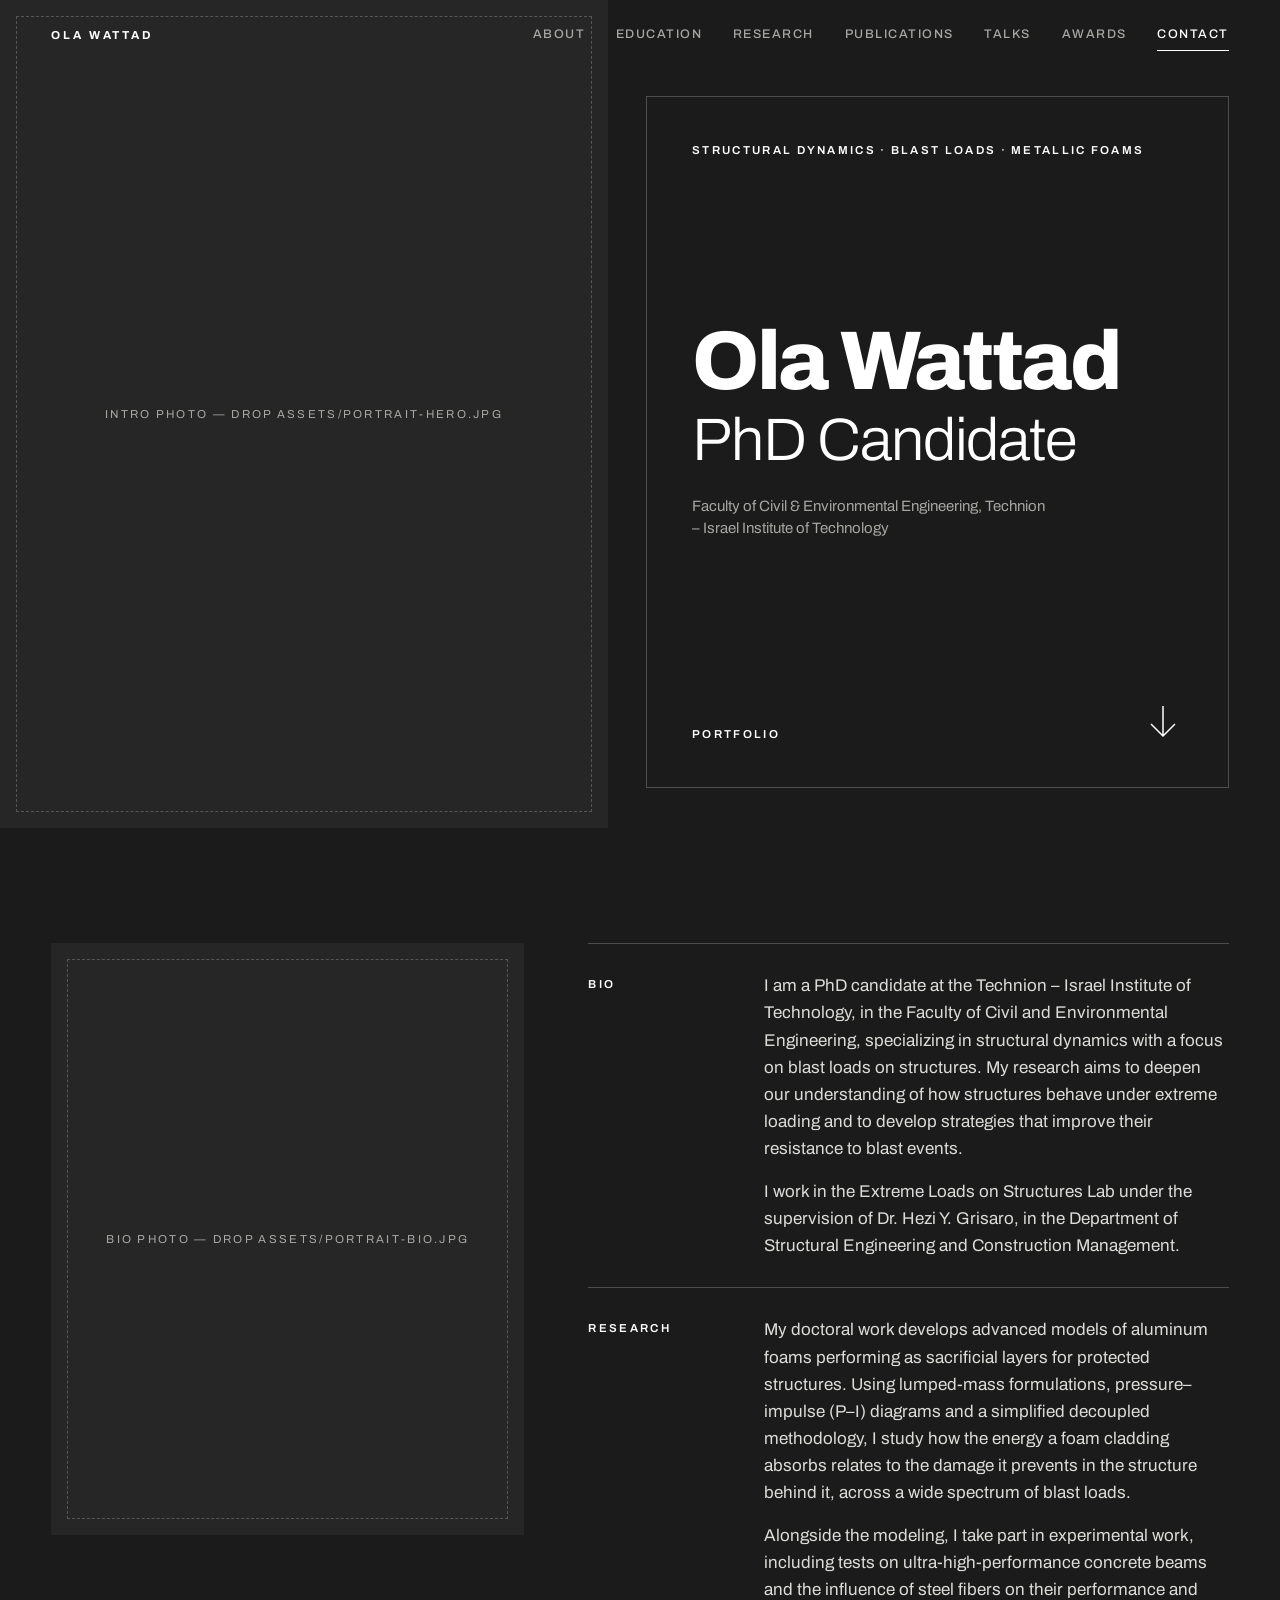
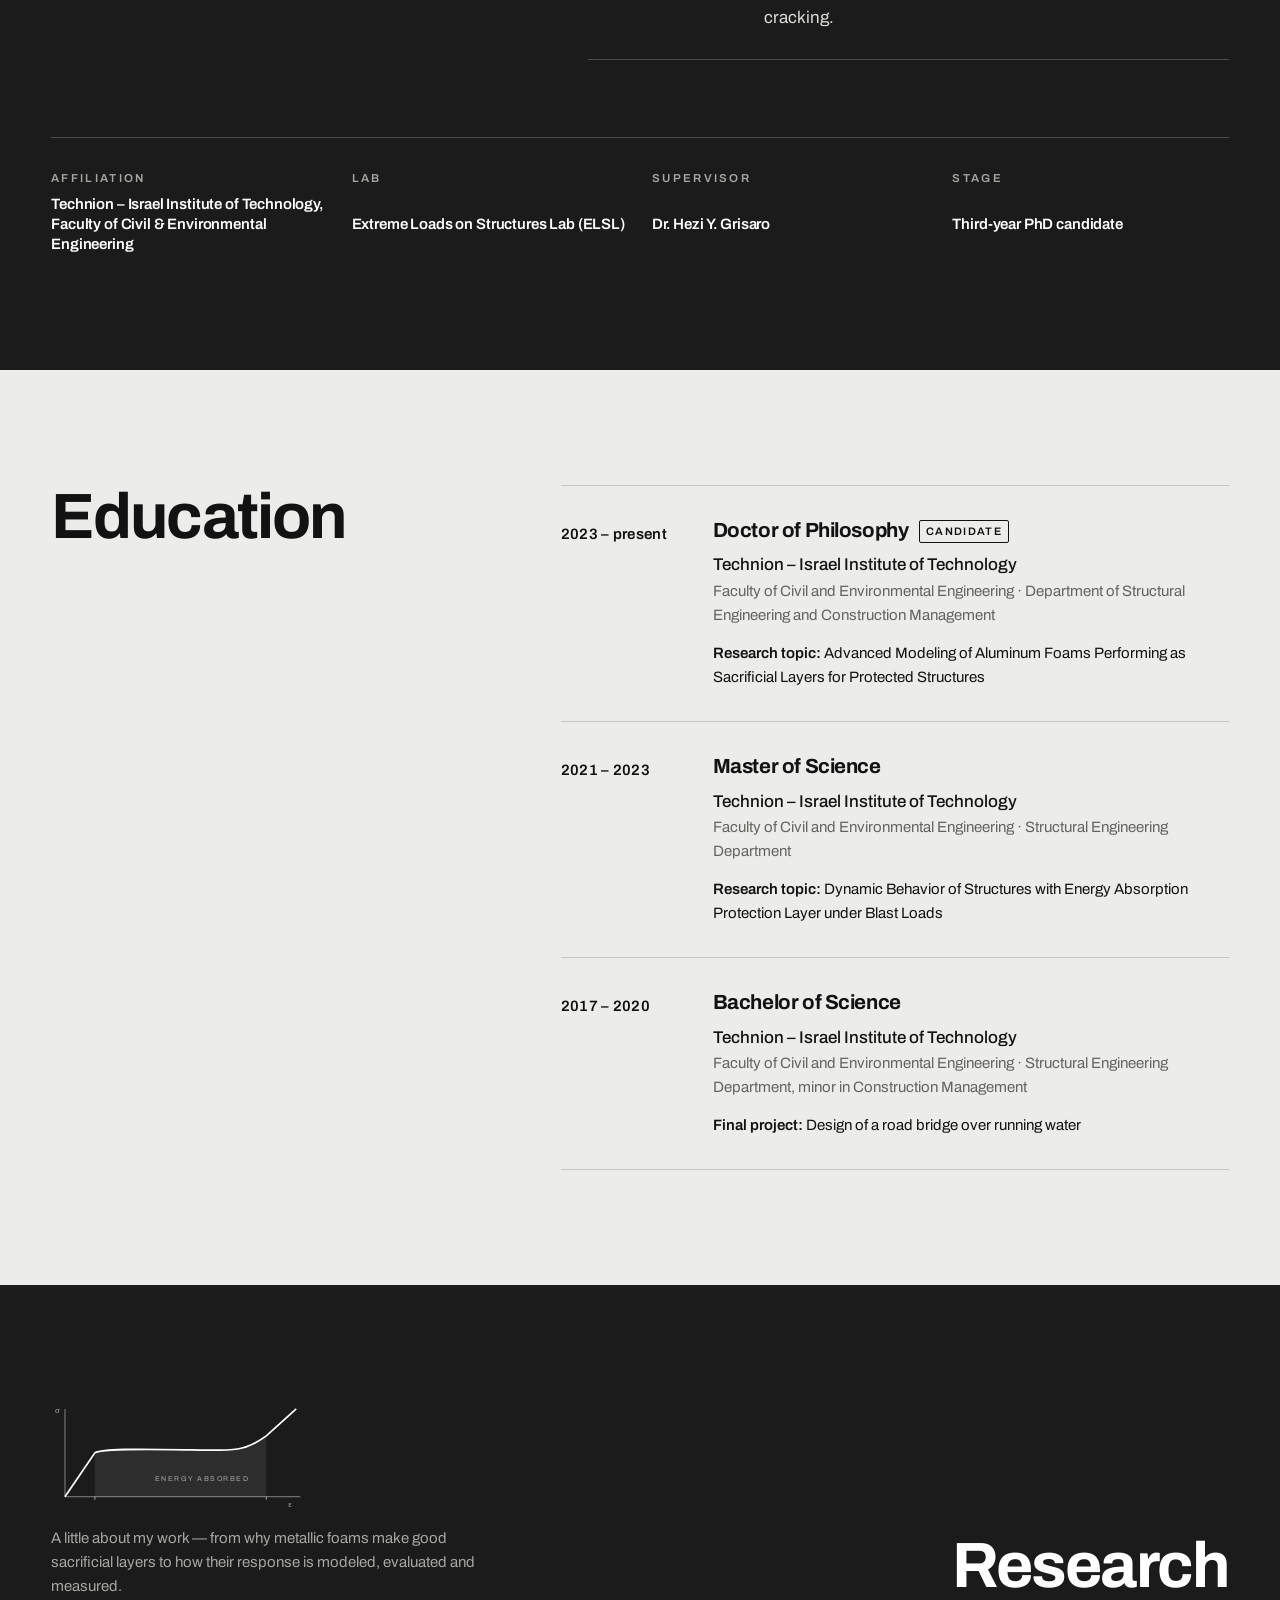
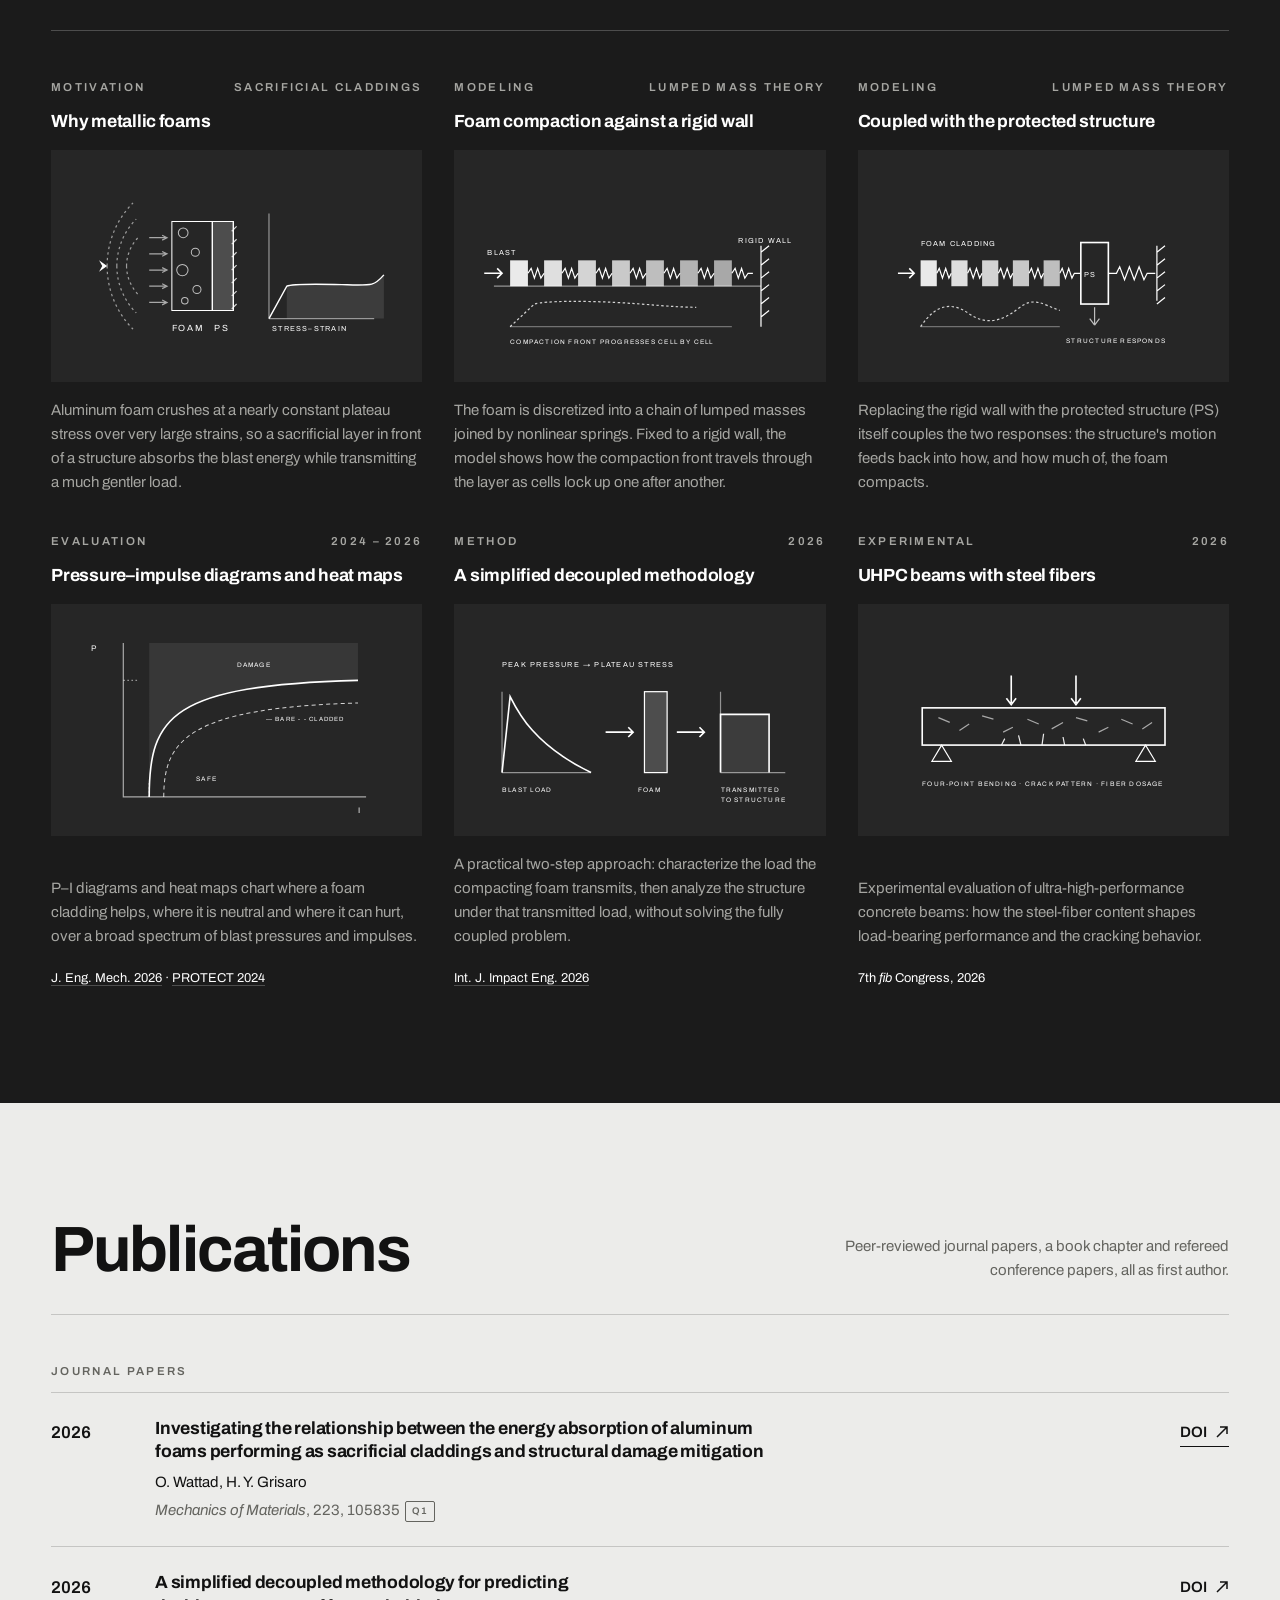
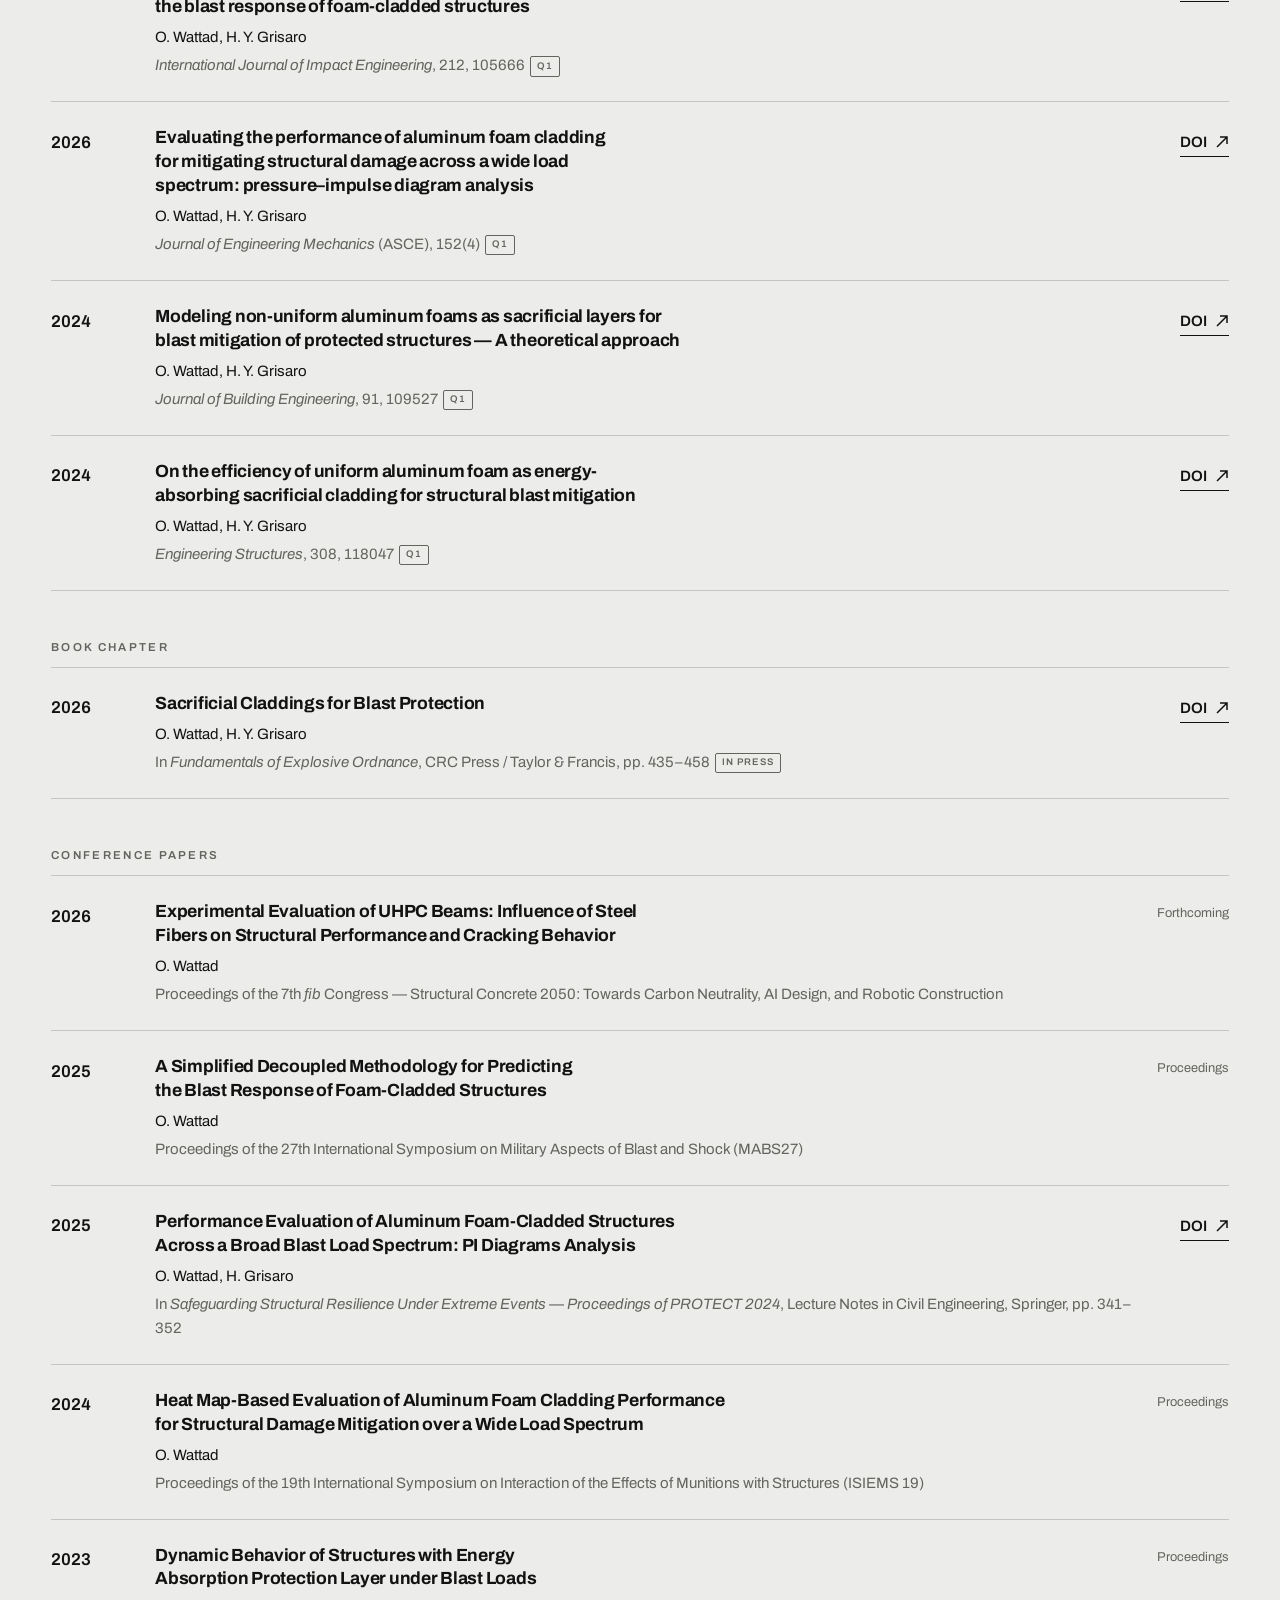
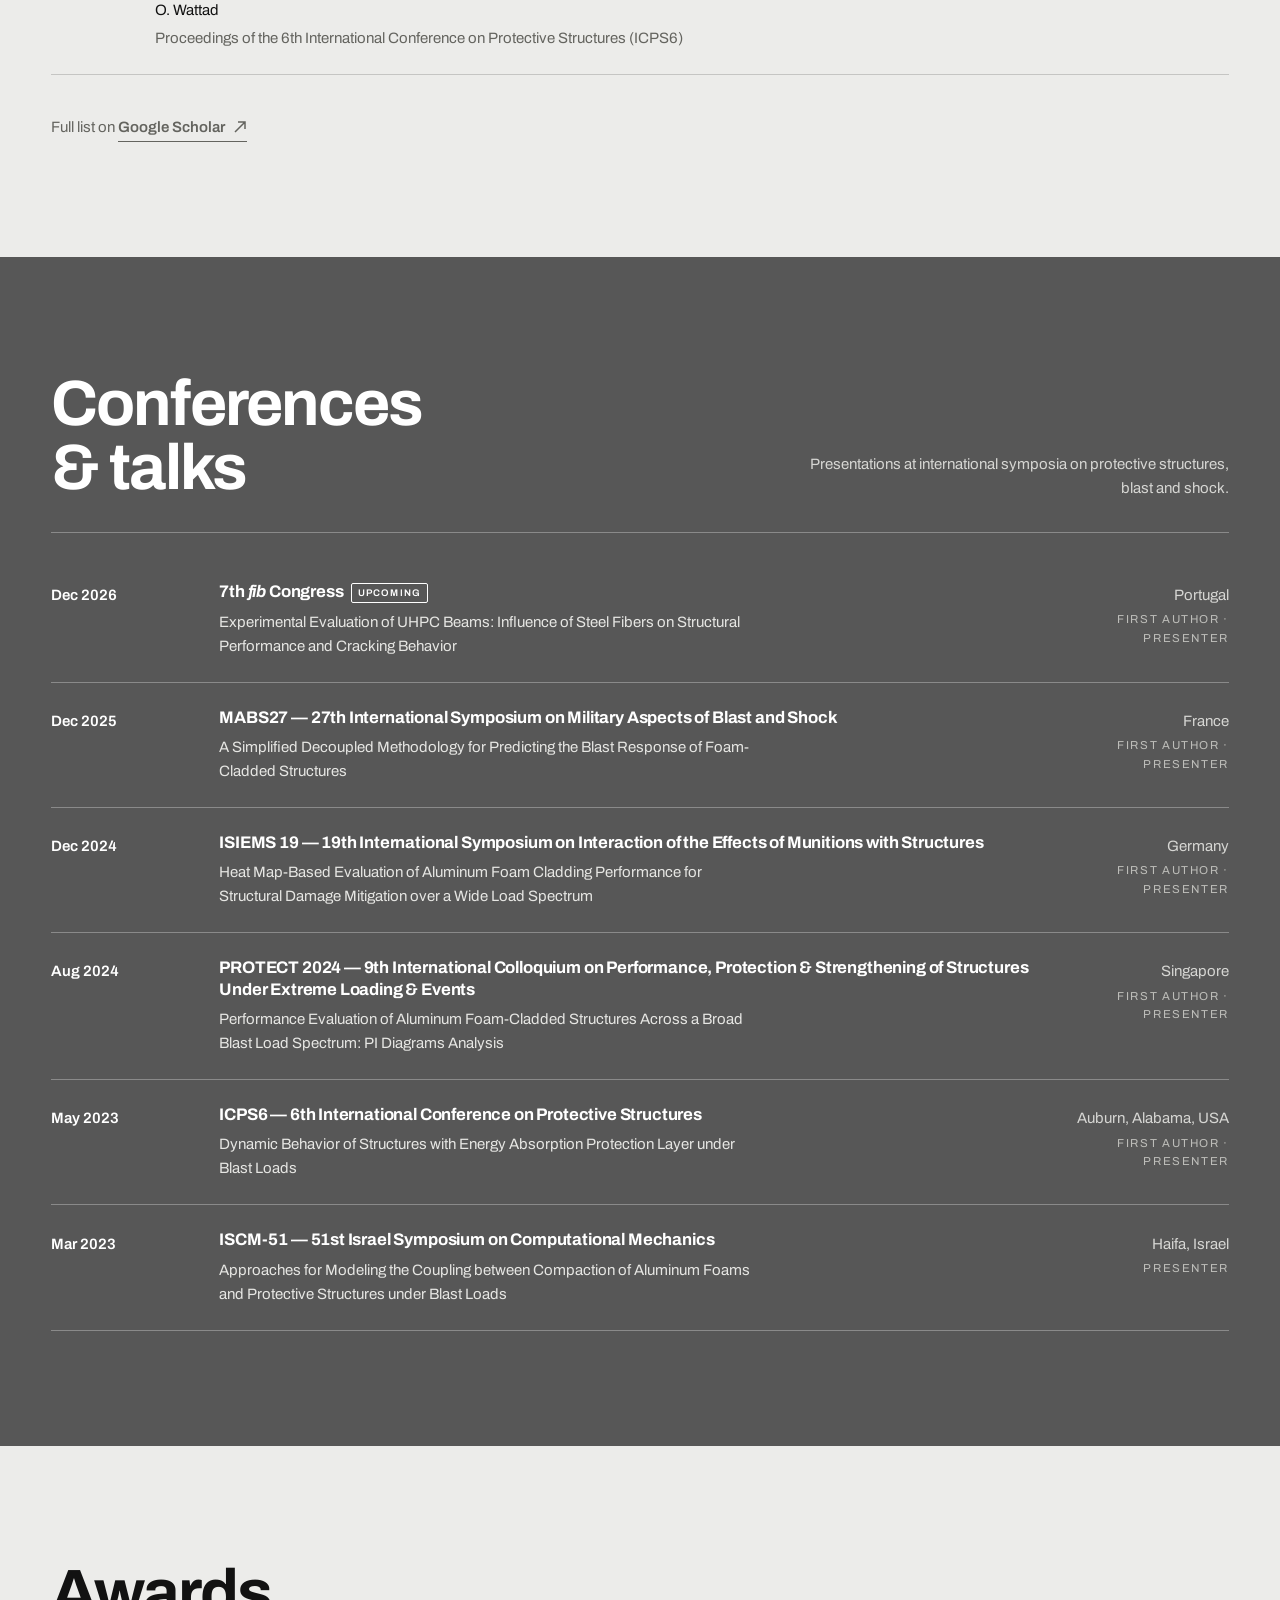
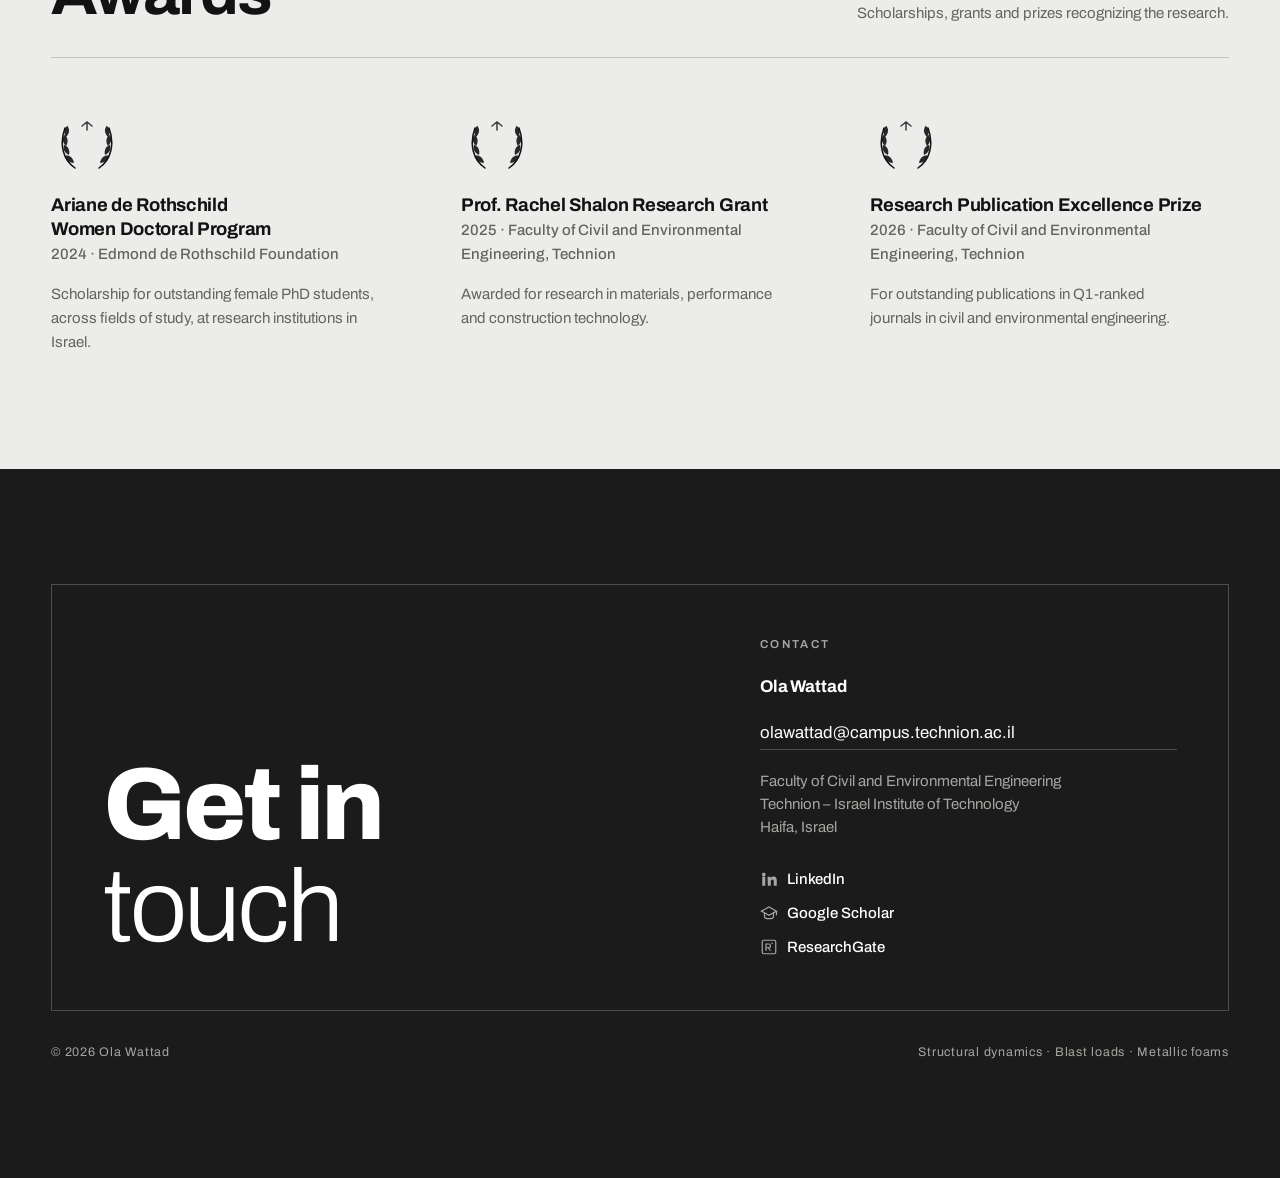
==== index.html @ b6fdb2ef "Add website files" ====
<!DOCTYPE html>
<html lang="en">
<head>
  <meta charset="utf-8">
  <meta name="viewport" content="width=device-width, initial-scale=1">
  <title>Ola Wattad — PhD Candidate, Technion</title>
  <meta name="description" content="Ola Wattad is a PhD candidate at the Technion – Israel Institute of Technology researching structural dynamics, blast loads and aluminum foams as sacrificial claddings for protected structures.">
  <meta property="og:title" content="Ola Wattad — PhD Candidate, Technion">
  <meta property="og:description" content="Structural dynamics · blast loads · metallic foams. Publications, talks and research highlights.">
  <meta property="og:type" content="website">
  <meta property="og:url" content="https://olawattad.com/">
  <link rel="canonical" href="https://olawattad.com/">
  <link rel="icon" href="assets/favicon.svg" type="image/svg+xml">
  <link rel="preconnect" href="https://fonts.googleapis.com">
  <link rel="preconnect" href="https://fonts.gstatic.com" crossorigin>
  <link rel="stylesheet" href="https://fonts.googleapis.com/css2?family=Archivo:wght@300;400;500;600;700;800&display=swap">
  <link rel="stylesheet" href="styles.css">
</head>
<body>

<!-- ============================ NAV ============================ -->
<header class="nav" id="nav">
  <div class="wrap">
    <a class="brand" href="#top">Ola Wattad</a>
    <button class="nav-toggle" id="navToggle" aria-expanded="false" aria-controls="navLinks" aria-label="Open menu"><span></span></button>
    <nav class="nav-links" id="navLinks" aria-label="Sections">
      <a href="#about">About</a>
      <a href="#education">Education</a>
      <a href="#research">Research</a>
      <a href="#publications">Publications</a>
      <a href="#talks">Talks</a>
      <a href="#awards">Awards</a>
      <a href="#contact">Contact</a>
    </nav>
  </div>
</header>

<!-- shared laurel mark for the awards -->
<svg width="0" height="0" style="position:absolute" aria-hidden="true">
  <defs>
    <symbol id="laurel" viewBox="0 0 72 72" fill="none" stroke="currentColor" stroke-width="1.5" stroke-linecap="round">
      <path d="M24 62C12 54 8 38 14 22"/>
      <path d="M48 62c12-8 16-24 10-40"/>
      <g id="leafL"><path d="M0 0c-2-5-1-9 3-11 2 4 1 8-3 11Z" fill="currentColor" fill-opacity=".9" stroke="none"/></g>
      <use href="#leafL" transform="translate(15 31) rotate(-8)"/>
      <use href="#leafL" transform="translate(15 40) rotate(-22)"/>
      <use href="#leafL" transform="translate(18 49) rotate(-40)"/>
      <use href="#leafL" transform="translate(23 57) rotate(-62)"/>
      <use href="#leafL" transform="translate(57 31) rotate(8) scale(-1 1)"/>
      <use href="#leafL" transform="translate(57 40) rotate(22) scale(-1 1)"/>
      <use href="#leafL" transform="translate(54 49) rotate(40) scale(-1 1)"/>
      <use href="#leafL" transform="translate(49 57) rotate(62) scale(-1 1)"/>
      <path d="M36 24v-8M31 20l5-4 5 4" opacity=".8"/>
    </symbol>
  </defs>
</svg>

<main id="top">

<!-- ============================ HERO ============================ -->
<section class="hero" aria-label="Introduction">
  <div class="hero-photo slot" data-label="Intro photo — drop assets/portrait-hero.jpg">
    <img src="assets/portrait-hero.jpg" alt="Ola Wattad" data-slot>
  </div>
  <div class="hero-panel">
    <div class="hero-frame">
      <p class="eyebrow">Structural dynamics · Blast loads · Metallic foams</p>
      <div class="hero-title">
        <h1>Ola Wattad <span class="role">PhD Candidate</span></h1>
        <p class="affil">Faculty of Civil &amp; Environmental Engineering, Technion – Israel Institute of Technology</p>
      </div>
      <div class="hero-foot">
        <p class="eyebrow">Portfolio</p>
        <a class="hero-arrow" href="#about" aria-label="Scroll to About">
          <svg viewBox="0 0 40 40" fill="none" stroke="currentColor" stroke-width="1.5" aria-hidden="true"><path d="M20 4v30M8 22l12 12 12-12"/></svg>
        </a>
      </div>
    </div>
  </div>
</section>

<!-- ============================ ABOUT ============================ -->
<section class="band band--dark" id="about">
  <div class="wrap">
    <div class="about-grid">
      <div class="about-photo slot" data-label="Bio photo — drop assets/portrait-bio.jpg">
        <img src="assets/portrait-bio.jpg" alt="Ola Wattad" data-slot>
      </div>
      <div class="rows">
        <div class="row">
          <p class="eyebrow">Bio</p>
          <div>
            <p>I am a PhD candidate at the Technion – Israel Institute of Technology, in the Faculty of Civil and Environmental Engineering, specializing in structural dynamics with a focus on blast loads on structures. My research aims to deepen our understanding of how structures behave under extreme loading and to develop strategies that improve their resistance to blast events.</p>
            <p>I work in the Extreme Loads on Structures Lab under the supervision of Dr. Hezi Y. Grisaro, in the Department of Structural Engineering and Construction Management.</p>
          </div>
        </div>
        <div class="row">
          <p class="eyebrow">Research</p>
          <div>
            <p>My doctoral work develops advanced models of aluminum foams performing as sacrificial layers for protected structures. Using lumped-mass formulations, pressure–impulse (P–I) diagrams and a simplified decoupled methodology, I study how the energy a foam cladding absorbs relates to the damage it prevents in the structure behind it, across a wide spectrum of blast loads.</p>
            <p>Alongside the modeling, I take part in experimental work, including tests on ultra-high-performance concrete beams and the influence of steel fibers on their performance and cracking.</p>
          </div>
        </div>
      </div>
    </div>

    <ul class="facts">
      <li><span class="eyebrow">Affiliation</span><strong>Technion – Israel Institute of Technology, Faculty of Civil &amp; Environmental Engineering</strong></li>
      <li><span class="eyebrow">Lab</span><strong>Extreme Loads on Structures Lab (ELSL)</strong></li>
      <li><span class="eyebrow">Supervisor</span><strong>Dr. Hezi Y. Grisaro</strong></li>
      <li><span class="eyebrow">Stage</span><strong>Third-year PhD candidate</strong></li>
    </ul>
  </div>
</section>

<!-- ============================ EDUCATION ============================ -->
<section class="band band--light" id="education">
  <div class="wrap">
    <div class="edu-grid">
      <h2 class="h2">Education</h2>
      <div class="edu-list">
        <article class="edu">
          <p class="years">2023 – present</p>
          <div>
            <h3>Doctor of Philosophy <span class="chip">Candidate</span></h3>
            <p class="where">Technion – Israel Institute of Technology</p>
            <p class="dept">Faculty of Civil and Environmental Engineering · Department of Structural Engineering and Construction Management</p>
            <p class="topic"><b>Research topic:</b> Advanced Modeling of Aluminum Foams Performing as Sacrificial Layers for Protected Structures</p>
          </div>
        </article>
        <article class="edu">
          <p class="years">2021 – 2023</p>
          <div>
            <h3>Master of Science</h3>
            <p class="where">Technion – Israel Institute of Technology</p>
            <p class="dept">Faculty of Civil and Environmental Engineering · Structural Engineering Department</p>
            <p class="topic"><b>Research topic:</b> Dynamic Behavior of Structures with Energy Absorption Protection Layer under Blast Loads</p>
          </div>
        </article>
        <article class="edu">
          <p class="years">2017 – 2020</p>
          <div>
            <h3>Bachelor of Science</h3>
            <p class="where">Technion – Israel Institute of Technology</p>
            <p class="dept">Faculty of Civil and Environmental Engineering · Structural Engineering Department, minor in Construction Management</p>
            <p class="topic"><b>Final project:</b> Design of a road bridge over running water</p>
          </div>
        </article>
      </div>
    </div>
  </div>
</section>

<!-- ============================ RESEARCH ============================ -->
<section class="band band--dark research" id="research">
  <div class="wrap">
    <div class="sec-head sec-head--right">
      <h2 class="h2">Research</h2>
      <div class="lede">
        <!-- subject motif: the foam's stress–strain signature (elastic rise, plateau, densification) -->
        <svg class="motif" viewBox="0 0 260 110" fill="none" stroke="currentColor" stroke-width="1.25" aria-hidden="true">
          <path d="M14 96h236M14 96V8" opacity=".6"/>
          <path d="M14 96 44 52c8-4 40-4 90-3s60 2 82-14l30-27" stroke="#fff" stroke-width="1.75"/>
          <path d="M44 52c8-4 40-4 90-3s60 2 82-14v61H44Z" fill="#fff" fill-opacity=".08" stroke="none"/>
          <path d="M44 96v3M216 96v3" opacity=".8"/>
          <text x="238" y="106" font-size="8" fill="currentColor" stroke="none" font-family="Archivo, sans-serif" letter-spacing="1">ε</text>
          <text x="4" y="12" font-size="8" fill="currentColor" stroke="none" font-family="Archivo, sans-serif" letter-spacing="1">σ</text>
          <text x="104" y="80" font-size="7" fill="currentColor" stroke="none" font-family="Archivo, sans-serif" letter-spacing="1.5">ENERGY ABSORBED</text>
        </svg>
        <p class="muted" style="margin-top:1rem">A little about my work — from why metallic foams make good sacrificial layers to how their response is modeled, evaluated and measured.</p>
      </div>
    </div>

    <div class="work-grid">

      <article class="work">
        <div class="meta"><span class="eyebrow">Motivation</span><span class="eyebrow">Sacrificial claddings</span></div>
        <h3>Why metallic foams</h3>
        <div class="media">
          <img src="assets/research/motivation.png" alt="" data-slot>
          <!-- placeholder artwork: foam block crushed between a blast front and a structure -->
          <svg viewBox="0 0 400 250" fill="none" stroke="currentColor" stroke-width="1.5" aria-hidden="true">
            <g opacity=".55"><path d="M40 125c0-30 12-58 32-78M40 125c0 30 12 58 32 78M52 125c0-22 9-43 24-58M52 125c0 22 9 43 24 58M64 125c0-14 6-27 16-37M64 125c0 14 6 27 16 37" stroke-dasharray="3 4"/></g>
            <path d="M30 118l10 7-10 7 4-7z" fill="currentColor" stroke="none"/>
            <g stroke-width="1.25"><path d="M120 70h50v110h-50z"/><path d="M128 84a6 6 0 1 0 12 0a6 6 0 1 0-12 0M144 108a5 5 0 1 0 10 0a5 5 0 1 0-10 0M126 130a7 7 0 1 0 14 0a7 7 0 1 0-14 0M146 154a5 5 0 1 0 10 0a5 5 0 1 0-10 0M132 168a4 4 0 1 0 8 0a4 4 0 1 0-8 0" opacity=".7"/></g>
            <path d="M170 70h26v110h-26z" fill="currentColor" fill-opacity=".18"/>
            <path d="M196 70v110M200 76l-6 6M200 92l-6 6M200 108l-6 6M200 124l-6 6M200 140l-6 6M200 156l-6 6M200 172l-6 6" opacity=".8"/>
            <path d="M92 90h20M92 110h20M92 130h20M92 150h20M92 170h20" opacity=".6"/>
            <path d="M108 87l6 3-6 3M108 107l6 3-6 3M108 127l6 3-6 3M108 147l6 3-6 3M108 167l6 3-6 3" opacity=".6"/>
            <text x="120" y="205" font-size="11" fill="currentColor" stroke="none" font-family="Archivo, sans-serif" letter-spacing="2">FOAM</text>
            <text x="172" y="205" font-size="11" fill="currentColor" stroke="none" font-family="Archivo, sans-serif" letter-spacing="2">PS</text>
            <path d="M240 190h130M240 190V60" opacity=".5"/>
            <path d="M240 190 262 150c6-3 30-3 68-2s40 2 52-12" stroke-width="1.75"/>
            <path d="M262 150c6-3 30-3 68-2s40 2 52-12v54H262Z" fill="currentColor" fill-opacity=".1" stroke="none"/>
            <text x="244" y="205" font-size="9" fill="currentColor" stroke="none" font-family="Archivo, sans-serif" letter-spacing="1.5">STRESS–STRAIN</text>
          </svg>
        </div>
        <p>Aluminum foam crushes at a nearly constant plateau stress over very large strains, so a sacrificial layer in front of a structure absorbs the blast energy while transmitting a much gentler load.</p>
      </article>

      <article class="work">
        <div class="meta"><span class="eyebrow">Modeling</span><span class="eyebrow">Lumped Mass Theory</span></div>
        <h3>Foam compaction against a rigid wall</h3>
        <div class="media">
          <video src="assets/research/lmt-decoupled.mp4" muted loop playsinline autoplay data-slot></video>
          <svg viewBox="0 0 400 250" fill="none" stroke="currentColor" stroke-width="1.5" aria-hidden="true">
            <path d="M20 150h330" opacity=".5"/>
            <path d="M350 100v100M350 108l10-8M350 124l10-8M350 140l10-8M350 156l10-8M350 172l10-8M350 188l10-8"/>
            <g id="mass"><rect x="40" y="118" width="22" height="32" fill="currentColor" fill-opacity=".9" stroke="none"/></g>
            <rect x="82" y="118" width="22" height="32" fill="currentColor" fill-opacity=".85" stroke="none"/>
            <rect x="124" y="118" width="22" height="32" fill="currentColor" fill-opacity=".8" stroke="none"/>
            <rect x="166" y="118" width="22" height="32" fill="currentColor" fill-opacity=".75" stroke="none"/>
            <rect x="208" y="118" width="22" height="32" fill="currentColor" fill-opacity=".7" stroke="none"/>
            <rect x="250" y="118" width="22" height="32" fill="currentColor" fill-opacity=".65" stroke="none"/>
            <rect x="292" y="118" width="22" height="32" fill="currentColor" fill-opacity=".6" stroke="none"/>
            <path d="M62 134l4-6 4 12 4-12 4 12 4-6M104 134l4-6 4 12 4-12 4 12 4-6M146 134l4-6 4 12 4-12 4 12 4-6M188 134l4-6 4 12 4-12 4 12 4-6M230 134l4-6 4 12 4-12 4 12 4-6M272 134l4-6 4 12 4-12 4 12 4-6M314 134l4-6 4 12 4-12 4 12 4-6h6"/>
            <path d="M8 134h22M24 128l6 6-6 6" stroke-width="2"/>
            <text x="12" y="112" font-size="9" fill="currentColor" stroke="none" font-family="Archivo, sans-serif" letter-spacing="1.5">BLAST</text>
            <text x="322" y="96" font-size="9" fill="currentColor" stroke="none" font-family="Archivo, sans-serif" letter-spacing="1.5">RIGID WALL</text>
            <path d="M40 200h274" opacity=".35"/>
            <path d="M40 200 70 172c14-4 60-4 100-2s70 6 100 6" opacity=".8" stroke-dasharray="3 3"/>
            <text x="40" y="222" font-size="8" fill="currentColor" stroke="none" font-family="Archivo, sans-serif" letter-spacing="1.5">COMPACTION FRONT PROGRESSES CELL BY CELL</text>
          </svg>
        </div>
        <p>The foam is discretized into a chain of lumped masses joined by nonlinear springs. Fixed to a rigid wall, the model shows how the compaction front travels through the layer as cells lock up one after another.</p>
      </article>

      <article class="work">
        <div class="meta"><span class="eyebrow">Modeling</span><span class="eyebrow">Lumped Mass Theory</span></div>
        <h3>Coupled with the protected structure</h3>
        <div class="media">
          <video src="assets/research/lmt-coupled.mp4" muted loop playsinline autoplay data-slot></video>
          <svg viewBox="0 0 400 250" fill="none" stroke="currentColor" stroke-width="1.5" aria-hidden="true">
            <path d="M20 134h20M34 128l6 6-6 6" stroke-width="2"/>
            <rect x="48" y="118" width="20" height="32" fill="currentColor" fill-opacity=".9" stroke="none"/>
            <rect x="86" y="118" width="20" height="32" fill="currentColor" fill-opacity=".85" stroke="none"/>
            <rect x="124" y="118" width="20" height="32" fill="currentColor" fill-opacity=".8" stroke="none"/>
            <rect x="162" y="118" width="20" height="32" fill="currentColor" fill-opacity=".75" stroke="none"/>
            <rect x="200" y="118" width="20" height="32" fill="currentColor" fill-opacity=".7" stroke="none"/>
            <path d="M68 134l3-6 4 12 4-12 4 12 3-6M106 134l3-6 4 12 4-12 4 12 3-6M144 134l3-6 4 12 4-12 4 12 3-6M182 134l3-6 4 12 4-12 4 12 3-6M220 134l3-6 4 12 4-12 4 12 3-6h8"/>
            <rect x="246" y="96" width="34" height="76" stroke-width="2"/>
            <text x="250" y="139" font-size="9" fill="currentColor" stroke="none" font-family="Archivo, sans-serif" letter-spacing="1">PS</text>
            <path d="M280 134h10l4-8 6 16 6-16 6 16 6-16 6 16 4-8h10"/>
            <path d="M340 100v68M340 108l10-8M340 124l10-8M340 140l10-8M340 156l10-8M340 172l10-8"/>
            <path d="M263 176v22M263 198l-6-8M263 198l6-8" opacity=".7"/>
            <text x="228" y="220" font-size="8" fill="currentColor" stroke="none" font-family="Archivo, sans-serif" letter-spacing="1.5">STRUCTURE RESPONDS</text>
            <text x="48" y="100" font-size="9" fill="currentColor" stroke="none" font-family="Archivo, sans-serif" letter-spacing="1.5">FOAM CLADDING</text>
            <path d="M48 200h172" opacity=".35"/>
            <path d="M48 200c20-30 40-30 60-16s40 10 60-6 30-6 52 2" opacity=".8" stroke-dasharray="3 3"/>
          </svg>
        </div>
        <p>Replacing the rigid wall with the protected structure (PS) itself couples the two responses: the structure's motion feeds back into how, and how much of, the foam compacts.</p>
      </article>

      <article class="work">
        <div class="meta"><span class="eyebrow">Evaluation</span><span class="eyebrow">2024 – 2026</span></div>
        <h3>Pressure–impulse diagrams and heat maps</h3>
        <div class="media">
          <img src="assets/research/pi-diagram.png" alt="" data-slot>
          <svg viewBox="0 0 400 250" fill="none" stroke="currentColor" stroke-width="1.5" aria-hidden="true">
            <path d="M60 30v190h300" opacity=".6"/>
            <path d="M92 220C92 120 120 82 350 76" stroke-width="2"/>
            <path d="M110 220C110 150 140 110 350 104" stroke-width="1.25" stroke-dasharray="5 4" opacity=".8"/>
            <path d="M92 220C92 120 120 82 350 76V30H92Z" fill="currentColor" fill-opacity=".08" stroke="none"/>
            <path d="M60 76h20M92 220v-20" opacity=".5" stroke-dasharray="2 3"/>
            <text x="20" y="40" font-size="10" fill="currentColor" stroke="none" font-family="Archivo, sans-serif" letter-spacing="1.5">P</text>
            <text x="350" y="240" font-size="10" fill="currentColor" stroke="none" font-family="Archivo, sans-serif" letter-spacing="1.5">I</text>
            <text x="200" y="60" font-size="8" fill="currentColor" stroke="none" font-family="Archivo, sans-serif" letter-spacing="1.5">DAMAGE</text>
            <text x="150" y="200" font-size="8" fill="currentColor" stroke="none" font-family="Archivo, sans-serif" letter-spacing="1.5">SAFE</text>
            <text x="236" y="126" font-size="7.5" fill="currentColor" stroke="none" font-family="Archivo, sans-serif" letter-spacing="1.5">— BARE      - - CLADDED</text>
          </svg>
        </div>
        <p>P–I diagrams and heat maps chart where a foam cladding helps, where it is neutral and where it can hurt, over a broad spectrum of blast pressures and impulses.</p>
        <p class="pubref"><a href="https://doi.org/10.1061/JENMDT.EMENG-8316" target="_blank" rel="noopener">J. Eng. Mech. 2026</a> · <a href="https://doi.org/10.1007/978-3-031-92719-5_27" target="_blank" rel="noopener">PROTECT 2024</a></p>
      </article>

      <article class="work">
        <div class="meta"><span class="eyebrow">Method</span><span class="eyebrow">2026</span></div>
        <h3>A simplified decoupled methodology</h3>
        <div class="media">
          <img src="assets/research/decoupled.png" alt="" data-slot>
          <svg viewBox="0 0 400 250" fill="none" stroke="currentColor" stroke-width="1.5" aria-hidden="true">
            <path d="M30 190h110M30 190V90" opacity=".5"/>
            <path d="M30 190 40 96c10 20 30 60 100 94" stroke-width="2"/>
            <text x="30" y="214" font-size="8" fill="currentColor" stroke="none" font-family="Archivo, sans-serif" letter-spacing="1.5">BLAST LOAD</text>
            <path d="M158 140h34M186 134l6 6-6 6" stroke-width="2"/>
            <rect x="206" y="90" width="28" height="100" fill="currentColor" fill-opacity=".18"/>
            <text x="198" y="214" font-size="8" fill="currentColor" stroke="none" font-family="Archivo, sans-serif" letter-spacing="1.5">FOAM</text>
            <path d="M246 140h34M274 134l6 6-6 6" stroke-width="2"/>
            <path d="M300 190h80M300 190V90" opacity=".5"/>
            <path d="M300 190V118h60v72" stroke-width="2"/>
            <path d="M300 118h60v72H300Z" fill="currentColor" fill-opacity=".1" stroke="none"/>
            <text x="300" y="214" font-size="8" fill="currentColor" stroke="none" font-family="Archivo, sans-serif" letter-spacing="1.5">TRANSMITTED</text>
            <text x="300" y="226" font-size="8" fill="currentColor" stroke="none" font-family="Archivo, sans-serif" letter-spacing="1.5">TO STRUCTURE</text>
            <text x="30" y="60" font-size="9" fill="currentColor" stroke="none" font-family="Archivo, sans-serif" letter-spacing="1.5">PEAK PRESSURE  →  PLATEAU STRESS</text>
          </svg>
        </div>
        <p>A practical two-step approach: characterize the load the compacting foam transmits, then analyze the structure under that transmitted load, without solving the fully coupled problem.</p>
        <p class="pubref"><a href="https://doi.org/10.1016/j.ijimpeng.2026.105666" target="_blank" rel="noopener">Int. J. Impact Eng. 2026</a></p>
      </article>

      <article class="work">
        <div class="meta"><span class="eyebrow">Experimental</span><span class="eyebrow">2026</span></div>
        <h3>UHPC beams with steel fibers</h3>
        <div class="media">
          <img src="assets/research/uhpc-beams.jpg" alt="" data-slot>
          <svg viewBox="0 0 400 250" fill="none" stroke="currentColor" stroke-width="1.5" aria-hidden="true">
            <rect x="50" y="110" width="300" height="46" stroke-width="2"/>
            <g opacity=".6"><path d="M70 122l14 6M96 138l12-8M124 120l14 4M150 140l12-6M180 124l14 6M210 136l14-8M240 122l14 4M268 140l12-6M296 124l14 6M322 136l12-8"/></g>
            <path d="M74 156l-12 20h24zM326 156l-12 20h24z"/>
            <path d="M160 70v34M154 98l6 8 6-8M240 70v34M234 98l6 8 6-8" stroke-width="2"/>
            <path d="M172 156l-3-12M198 156l2-14M226 156l-2-10M148 156l4-8M252 156l-3-8" opacity=".9"/>
            <text x="50" y="206" font-size="8" fill="currentColor" stroke="none" font-family="Archivo, sans-serif" letter-spacing="1.5">FOUR-POINT BENDING · CRACK PATTERN · FIBER DOSAGE</text>
          </svg>
        </div>
        <p>Experimental evaluation of ultra-high-performance concrete beams: how the steel-fiber content shapes load-bearing performance and the cracking behavior.</p>
        <p class="pubref">7th <i>fib</i> Congress, 2026</p>
      </article>

    </div>
  </div>
</section>

<!-- ============================ PUBLICATIONS ============================ -->
<section class="band band--light" id="publications">
  <div class="wrap">
    <div class="sec-head">
      <h2 class="h2">Publications</h2>
      <p class="lede muted">Peer-reviewed journal papers, a book chapter and refereed conference papers, all as first author.</p>
    </div>

    <div class="pub-group">
      <span class="eyebrow">Journal papers</span>
      <article class="pub">
        <p class="year">2026</p>
        <div>
          <h3>Investigating the relationship between the energy absorption of aluminum foams performing as sacrificial claddings and structural damage mitigation</h3>
          <p class="authors">O. Wattad, H. Y. Grisaro</p>
          <p class="venue"><em>Mechanics of Materials</em>, 223, 105835<span class="chip">Q1</span></p>
        </div>
        <a class="link-arrow doi" href="https://doi.org/10.1016/j.mechmat.2026.105835" target="_blank" rel="noopener">DOI <svg viewBox="0 0 14 14" fill="none" stroke="currentColor" stroke-width="1.5" aria-hidden="true"><path d="M2 12 12 2M5 2h7v7"/></svg></a>
      </article>
      <article class="pub">
        <p class="year">2026</p>
        <div>
          <h3>A simplified decoupled methodology for predicting the blast response of foam-cladded structures</h3>
          <p class="authors">O. Wattad, H. Y. Grisaro</p>
          <p class="venue"><em>International Journal of Impact Engineering</em>, 212, 105666<span class="chip">Q1</span></p>
        </div>
        <a class="link-arrow doi" href="https://doi.org/10.1016/j.ijimpeng.2026.105666" target="_blank" rel="noopener">DOI <svg viewBox="0 0 14 14" fill="none" stroke="currentColor" stroke-width="1.5" aria-hidden="true"><path d="M2 12 12 2M5 2h7v7"/></svg></a>
      </article>
      <article class="pub">
        <p class="year">2026</p>
        <div>
          <h3>Evaluating the performance of aluminum foam cladding for mitigating structural damage across a wide load spectrum: pressure–impulse diagram analysis</h3>
          <p class="authors">O. Wattad, H. Y. Grisaro</p>
          <p class="venue"><em>Journal of Engineering Mechanics</em> (ASCE), 152(4)<span class="chip">Q1</span></p>
        </div>
        <a class="link-arrow doi" href="https://doi.org/10.1061/JENMDT.EMENG-8316" target="_blank" rel="noopener">DOI <svg viewBox="0 0 14 14" fill="none" stroke="currentColor" stroke-width="1.5" aria-hidden="true"><path d="M2 12 12 2M5 2h7v7"/></svg></a>
      </article>
      <article class="pub">
        <p class="year">2024</p>
        <div>
          <h3>Modeling non-uniform aluminum foams as sacrificial layers for blast mitigation of protected structures — A theoretical approach</h3>
          <p class="authors">O. Wattad, H. Y. Grisaro</p>
          <p class="venue"><em>Journal of Building Engineering</em>, 91, 109527<span class="chip">Q1</span></p>
        </div>
        <a class="link-arrow doi" href="https://doi.org/10.1016/j.jobe.2024.109527" target="_blank" rel="noopener">DOI <svg viewBox="0 0 14 14" fill="none" stroke="currentColor" stroke-width="1.5" aria-hidden="true"><path d="M2 12 12 2M5 2h7v7"/></svg></a>
      </article>
      <article class="pub">
        <p class="year">2024</p>
        <div>
          <h3>On the efficiency of uniform aluminum foam as energy-absorbing sacrificial cladding for structural blast mitigation</h3>
          <p class="authors">O. Wattad, H. Y. Grisaro</p>
          <p class="venue"><em>Engineering Structures</em>, 308, 118047<span class="chip">Q1</span></p>
        </div>
        <a class="link-arrow doi" href="https://doi.org/10.1016/j.engstruct.2024.118047" target="_blank" rel="noopener">DOI <svg viewBox="0 0 14 14" fill="none" stroke="currentColor" stroke-width="1.5" aria-hidden="true"><path d="M2 12 12 2M5 2h7v7"/></svg></a>
      </article>
    </div>

    <div class="pub-group">
      <span class="eyebrow">Book chapter</span>
      <article class="pub">
        <p class="year">2026</p>
        <div>
          <h3>Sacrificial Claddings for Blast Protection</h3>
          <p class="authors">O. Wattad, H. Y. Grisaro</p>
          <p class="venue">In <em>Fundamentals of Explosive Ordnance</em>, CRC Press / Taylor &amp; Francis, pp. 435–458<span class="chip">In press</span></p>
        </div>
        <a class="link-arrow doi" href="https://doi.org/10.1201/9781003529217-14" target="_blank" rel="noopener">DOI <svg viewBox="0 0 14 14" fill="none" stroke="currentColor" stroke-width="1.5" aria-hidden="true"><path d="M2 12 12 2M5 2h7v7"/></svg></a>
      </article>
    </div>

    <div class="pub-group">
      <span class="eyebrow">Conference papers</span>
      <article class="pub">
        <p class="year">2026</p>
        <div>
          <h3>Experimental Evaluation of UHPC Beams: Influence of Steel Fibers on Structural Performance and Cracking Behavior</h3>
          <p class="authors">O. Wattad</p>
          <p class="venue">Proceedings of the 7th <em>fib</em> Congress — Structural Concrete 2050: Towards Carbon Neutrality, AI Design, and Robotic Construction</p>
        </div>
        <span class="doi pending">Forthcoming</span>
      </article>
      <article class="pub">
        <p class="year">2025</p>
        <div>
          <h3>A Simplified Decoupled Methodology for Predicting the Blast Response of Foam-Cladded Structures</h3>
          <p class="authors">O. Wattad</p>
          <p class="venue">Proceedings of the 27th International Symposium on Military Aspects of Blast and Shock (MABS27)</p>
        </div>
        <span class="doi pending">Proceedings</span>
      </article>
      <article class="pub">
        <p class="year">2025</p>
        <div>
          <h3>Performance Evaluation of Aluminum Foam-Cladded Structures Across a Broad Blast Load Spectrum: PI Diagrams Analysis</h3>
          <p class="authors">O. Wattad, H. Grisaro</p>
          <p class="venue">In <em>Safeguarding Structural Resilience Under Extreme Events — Proceedings of PROTECT 2024</em>, Lecture Notes in Civil Engineering, Springer, pp. 341–352</p>
        </div>
        <a class="link-arrow doi" href="https://doi.org/10.1007/978-3-031-92719-5_27" target="_blank" rel="noopener">DOI <svg viewBox="0 0 14 14" fill="none" stroke="currentColor" stroke-width="1.5" aria-hidden="true"><path d="M2 12 12 2M5 2h7v7"/></svg></a>
      </article>
      <article class="pub">
        <p class="year">2024</p>
        <div>
          <h3>Heat Map-Based Evaluation of Aluminum Foam Cladding Performance for Structural Damage Mitigation over a Wide Load Spectrum</h3>
          <p class="authors">O. Wattad</p>
          <p class="venue">Proceedings of the 19th International Symposium on Interaction of the Effects of Munitions with Structures (ISIEMS 19)</p>
        </div>
        <span class="doi pending">Proceedings</span>
      </article>
      <article class="pub">
        <p class="year">2023</p>
        <div>
          <h3>Dynamic Behavior of Structures with Energy Absorption Protection Layer under Blast Loads</h3>
          <p class="authors">O. Wattad</p>
          <p class="venue">Proceedings of the 6th International Conference on Protective Structures (ICPS6)</p>
        </div>
        <span class="doi pending">Proceedings</span>
      </article>
    </div>

    <p class="muted" style="margin-top:2.5rem;font-size:var(--small)">Full list on <a class="link-arrow" href="https://scholar.google.com/citations?hl=en&amp;user=0oDMNGoAAAAJ" target="_blank" rel="noopener">Google Scholar <svg viewBox="0 0 14 14" fill="none" stroke="currentColor" stroke-width="1.5" aria-hidden="true"><path d="M2 12 12 2M5 2h7v7"/></svg></a></p>
  </div>
</section>

<!-- ============================ TALKS ============================ -->
<section class="band band--slate talks" id="talks">
  <div class="wrap">
    <div class="sec-head">
      <h2 class="h2">Conferences &amp; talks</h2>
      <p class="lede muted">Presentations at international symposia on protective structures, blast and shock.</p>
    </div>
    <div class="talk-list">
      <article class="talk">
        <p class="when">Dec 2026</p>
        <div>
          <p class="event">7th <i>fib</i> Congress <span class="chip">Upcoming</span></p>
          <p class="title">Experimental Evaluation of UHPC Beams: Influence of Steel Fibers on Structural Performance and Cracking Behavior</p>
        </div>
        <p class="where">Portugal<small>First author · presenter</small></p>
      </article>
      <article class="talk">
        <p class="when">Dec 2025</p>
        <div>
          <p class="event">MABS27 — 27th International Symposium on Military Aspects of Blast and Shock</p>
          <p class="title">A Simplified Decoupled Methodology for Predicting the Blast Response of Foam-Cladded Structures</p>
        </div>
        <p class="where">France<small>First author · presenter</small></p>
      </article>
      <article class="talk">
        <p class="when">Dec 2024</p>
        <div>
          <p class="event">ISIEMS 19 — 19th International Symposium on Interaction of the Effects of Munitions with Structures</p>
          <p class="title">Heat Map-Based Evaluation of Aluminum Foam Cladding Performance for Structural Damage Mitigation over a Wide Load Spectrum</p>
        </div>
        <p class="where">Germany<small>First author · presenter</small></p>
      </article>
      <article class="talk">
        <p class="when">Aug 2024</p>
        <div>
          <p class="event">PROTECT 2024 — 9th International Colloquium on Performance, Protection &amp; Strengthening of Structures Under Extreme Loading &amp; Events</p>
          <p class="title">Performance Evaluation of Aluminum Foam-Cladded Structures Across a Broad Blast Load Spectrum: PI Diagrams Analysis</p>
        </div>
        <p class="where">Singapore<small>First author · presenter</small></p>
      </article>
      <article class="talk">
        <p class="when">May 2023</p>
        <div>
          <p class="event">ICPS6 — 6th International Conference on Protective Structures</p>
          <p class="title">Dynamic Behavior of Structures with Energy Absorption Protection Layer under Blast Loads</p>
        </div>
        <p class="where">Auburn, Alabama, USA<small>First author · presenter</small></p>
      </article>
      <article class="talk">
        <p class="when">Mar 2023</p>
        <div>
          <p class="event">ISCM-51 — 51st Israel Symposium on Computational Mechanics</p>
          <p class="title">Approaches for Modeling the Coupling between Compaction of Aluminum Foams and Protective Structures under Blast Loads</p>
        </div>
        <p class="where">Haifa, Israel<small>Presenter</small></p>
      </article>
    </div>
  </div>
</section>

<!-- ============================ AWARDS ============================ -->
<section class="band band--light" id="awards">
  <div class="wrap">
    <div class="sec-head">
      <h2 class="h2">Awards</h2>
      <p class="lede muted">Scholarships, grants and prizes recognizing the research.</p>
    </div>
    <div class="awards-grid">
      <article class="award">
        <svg class="laurel" viewBox="0 0 72 72" aria-hidden="true"><use href="#laurel"/></svg>
        <div>
          <h3>Ariane de Rothschild Women Doctoral Program</h3>
          <p class="by"><span class="year">2024</span> · Edmond de Rothschild Foundation</p>
        </div>
        <p>Scholarship for outstanding female PhD students, across fields of study, at research institutions in Israel.</p>
      </article>
      <article class="award">
        <svg class="laurel" viewBox="0 0 72 72" aria-hidden="true"><use href="#laurel"/></svg>
        <div>
          <h3>Prof. Rachel Shalon Research Grant</h3>
          <p class="by"><span class="year">2025</span> · Faculty of Civil and Environmental Engineering, Technion</p>
        </div>
        <p>Awarded for research in materials, performance and construction technology.</p>
      </article>
      <article class="award">
        <svg class="laurel" viewBox="0 0 72 72" aria-hidden="true"><use href="#laurel"/></svg>
        <div>
          <h3>Research Publication Excellence Prize</h3>
          <p class="by"><span class="year">2026</span> · Faculty of Civil and Environmental Engineering, Technion</p>
        </div>
        <p>For outstanding publications in Q1-ranked journals in civil and environmental engineering.</p>
      </article>
    </div>
  </div>
</section>

<!-- ============================ CONTACT ============================ -->
<section class="band band--dark" id="contact">
  <div class="wrap">
    <div class="contact-frame">
      <h2 class="h2">Get in <span>touch</span></h2>
      <div class="contact-list">
        <p class="eyebrow">Contact</p>
        <p class="name">Ola Wattad</p>
        <a class="email" href="mailto:olawattad@campus.technion.ac.il">olawattad@campus.technion.ac.il</a>
        <address>Faculty of Civil and Environmental Engineering<br>Technion – Israel Institute of Technology<br>Haifa, Israel</address>
        <div class="socials">
          <a href="https://www.linkedin.com/in/ola-wattad-5b9873150" target="_blank" rel="noopener">
            <svg viewBox="0 0 24 24" fill="currentColor" aria-hidden="true"><path d="M4.98 3.5A2.5 2.5 0 1 1 5 8.5a2.5 2.5 0 0 1-.02-5ZM3 9h4v12H3zM10 9h3.8v1.7h.05c.53-1 1.83-2 3.77-2 4 0 4.75 2.6 4.75 6V21h-4v-5.5c0-1.3 0-3-1.85-3s-2.1 1.4-2.1 2.9V21h-4z"/></svg>
            LinkedIn
          </a>
          <a href="https://scholar.google.com/citations?hl=en&amp;user=0oDMNGoAAAAJ" target="_blank" rel="noopener">
            <svg viewBox="0 0 24 24" fill="none" stroke="currentColor" stroke-width="1.6" aria-hidden="true"><path d="M2 9.5 12 4l10 5.5-10 5.5z"/><path d="M6 12v4.5c0 1.5 2.7 3 6 3s6-1.5 6-3V12"/><path d="M22 9.5V15"/></svg>
            Google Scholar
          </a>
          <a href="https://www.researchgate.net/profile/Ola-Wattad" target="_blank" rel="noopener">
            <svg viewBox="0 0 24 24" fill="none" stroke="currentColor" stroke-width="1.6" aria-hidden="true"><rect x="3" y="3" width="18" height="18" rx="2"/><path d="M8 17V8h3.5a2.5 2.5 0 0 1 0 5H8m3 0 3 4M15 7h2.5"/></svg>
            ResearchGate
          </a>
        </div>
      </div>
    </div>
    <p class="footer"><span>© <span id="year">2026</span> Ola Wattad</span><span>Structural dynamics · Blast loads · Metallic foams</span></p>
  </div>
</section>

</main>

<script src="script.js"></script>
</body>
</html>
---- styles.css ----
/* ==========================================================================
   olawattad.com — stylesheet
   Monochrome, editorial layout inspired by a black/white/grey portfolio
   template. One family (Archivo) in two voices: heavy display, light body.
   ========================================================================== */

:root {
  /* grounds */
  --ink: #1b1b1b;        /* dark ground */
  --ink-2: #262626;      /* raised surface on dark */
  --paper: #ececea;      /* light ground */
  --paper-2: #f7f7f5;    /* raised surface on light */
  --slate: #575757;      /* mid-grey band */

  /* text */
  --white: #ffffff;
  --black: #121212;
  --mute-d: #a6a6a2;     /* muted on dark */
  --mute-l: #64645f;     /* muted on light */

  /* lines */
  --line-d: rgba(255, 255, 255, 0.22);
  --line-l: rgba(18, 18, 18, 0.18);

  /* type */
  --font: "Archivo", "Helvetica Neue", Helvetica, Arial, sans-serif;
  --display: clamp(2.75rem, 6.5vw, 5.75rem);
  --h2: clamp(2.25rem, 5vw, 4.25rem);
  --h3: clamp(1.15rem, 1.6vw, 1.35rem);
  --body: 1.0625rem;
  --small: 0.9375rem;
  --label: 0.72rem;

  /* rhythm */
  --gutter: clamp(1.25rem, 4vw, 4rem);
  --section: clamp(4.5rem, 9vw, 8rem);
  --max: 1280px;
  --nav-h: 72px;
}

*, *::before, *::after { box-sizing: border-box; }

html {
  scroll-behavior: smooth;
  scroll-padding-top: calc(var(--nav-h) + 8px);
  -webkit-text-size-adjust: 100%;
}
@media (prefers-reduced-motion: reduce) {
  html { scroll-behavior: auto; }
  *, *::before, *::after { animation: none !important; transition: none !important; }
}

body {
  margin: 0;
  font-family: var(--font);
  font-size: var(--body);
  line-height: 1.6;
  color: var(--white);
  background: var(--ink);
  -webkit-font-smoothing: antialiased;
}

img, video, svg { max-width: 100%; display: block; }
a { color: inherit; text-decoration: none; }
a:focus-visible, button:focus-visible { outline: 2px solid currentColor; outline-offset: 4px; }
p { margin: 0; }
h1, h2, h3, h4 { margin: 0; font-weight: 700; letter-spacing: -0.03em; line-height: 1; text-wrap: balance; }
ul { list-style: none; margin: 0; padding: 0; }
.sr-only { position: absolute; width: 1px; height: 1px; overflow: hidden; clip: rect(0 0 0 0); white-space: nowrap; }

/* ---------- shared pieces ---------- */
.wrap { width: 100%; max-width: var(--max); margin-inline: auto; padding-inline: var(--gutter); }

.band { padding-block: var(--section); }
.band--dark  { background: var(--ink);   color: var(--white); }
.band--light { background: var(--paper); color: var(--black); }
.band--slate { background: var(--slate); color: var(--white); }

.eyebrow {
  font-size: var(--label);
  font-weight: 600;
  letter-spacing: 0.2em;
  text-transform: uppercase;
  line-height: 1.4;
}
.band--dark .eyebrow, .band--slate .eyebrow { color: var(--mute-d); }
.band--light .eyebrow { color: var(--mute-l); }

.h2 { font-size: var(--h2); }
.muted { color: var(--mute-d); }
.band--light .muted { color: var(--mute-l); }
.band--slate .muted { color: #d6d6d3; }

.prose { max-width: 62ch; }
.prose + .prose { margin-top: 1em; }

.link-arrow {
  display: inline-flex; align-items: center; gap: 0.5em;
  font-weight: 600; font-size: var(--small);
  border-bottom: 1px solid currentColor; padding-bottom: 2px;
  transition: gap 160ms ease, opacity 160ms ease;
}
.link-arrow:hover { gap: 0.8em; opacity: 0.85; }
.link-arrow svg { width: 14px; height: 14px; }

.chip {
  display: inline-block;
  font-size: 0.68rem; font-weight: 600; letter-spacing: 0.12em; text-transform: uppercase;
  padding: 0.25em 0.6em; border: 1px solid currentColor; border-radius: 2px;
  line-height: 1.4; vertical-align: middle;
}

/* section head: big title on one side, one-line lede on the other */
.sec-head {
  display: grid; grid-template-columns: 1fr 1fr; gap: 2rem; align-items: end;
  padding-bottom: 2rem; margin-bottom: 3rem;
}
.band--dark .sec-head, .band--slate .sec-head { border-bottom: 1px solid var(--line-d); }
.band--light .sec-head { border-bottom: 1px solid var(--line-l); }
.sec-head .lede { max-width: 48ch; font-size: var(--small); justify-self: end; text-align: right; }
.sec-head--right { grid-template-columns: 1fr auto; }
.sec-head--right .h2 { grid-column: 2; text-align: right; }
.sec-head--right .lede { grid-column: 1; grid-row: 1; justify-self: start; text-align: left; }
@media (max-width: 700px) {
  .sec-head, .sec-head--right { grid-template-columns: 1fr; gap: 1.25rem; }
  .sec-head .lede, .sec-head--right .lede { grid-column: 1; grid-row: auto; justify-self: start; text-align: left; }
  .sec-head--right .h2 { grid-column: 1; grid-row: 1; text-align: left; }
}

/* ---------- navigation ---------- */
.nav {
  position: fixed; inset: 0 0 auto 0; z-index: 50;
  height: var(--nav-h);
  display: flex; align-items: center;
  transition: background-color 200ms ease, border-color 200ms ease;
  border-bottom: 1px solid transparent;
}
.nav.is-solid { background: rgba(27, 27, 27, 0.92); backdrop-filter: blur(10px); border-color: var(--line-d); }
.nav .wrap { display: flex; align-items: center; justify-content: space-between; }
.brand { font-size: var(--label); font-weight: 700; letter-spacing: 0.25em; text-transform: uppercase; }
.nav-links { display: flex; gap: clamp(1rem, 2.4vw, 2.25rem); }
.nav-links a {
  font-size: 0.78rem; font-weight: 500; letter-spacing: 0.12em; text-transform: uppercase;
  color: var(--mute-d); padding: 0.4em 0; border-bottom: 1px solid transparent;
  transition: color 160ms ease, border-color 160ms ease;
}
.nav-links a:hover, .nav-links a.is-active { color: var(--white); border-bottom-color: var(--white); }

.nav-toggle {
  display: none; background: none; border: 0; color: var(--white); cursor: pointer;
  width: 44px; height: 44px; padding: 0; align-items: center; justify-content: center;
}
.nav-toggle span { display: block; width: 24px; height: 2px; background: currentColor; position: relative; }
.nav-toggle span::before, .nav-toggle span::after {
  content: ""; position: absolute; left: 0; width: 24px; height: 2px; background: currentColor;
  transition: transform 200ms ease;
}
.nav-toggle span::before { top: -7px; }
.nav-toggle span::after  { top: 7px; }
.nav.is-open .nav-toggle span { background: transparent; }
.nav.is-open .nav-toggle span::before { transform: translateY(7px) rotate(45deg); }
.nav.is-open .nav-toggle span::after  { transform: translateY(-7px) rotate(-45deg); }

@media (max-width: 820px) {
  .nav-toggle { display: inline-flex; }
  .nav-links {
    position: fixed; inset: var(--nav-h) 0 0 0; background: var(--ink);
    flex-direction: column; gap: 0; padding: 1rem var(--gutter);
    transform: translateY(-8px); opacity: 0; visibility: hidden; pointer-events: none;
    transition: opacity 180ms ease, transform 180ms ease, visibility 0s 180ms;
  }
  .nav.is-open .nav-links { transform: none; opacity: 1; visibility: visible; pointer-events: auto; transition-delay: 0s; }
  .nav.is-open { background: var(--ink); border-color: var(--line-d); }
  .nav-links a { font-size: 1.25rem; letter-spacing: 0.08em; padding: 1rem 0; border-bottom: 1px solid var(--line-d); color: var(--white); }
}

/* ---------- hero ---------- */
.hero {
  position: relative;
  display: grid; grid-template-columns: minmax(0, 0.95fr) minmax(0, 1.05fr);
  min-height: min(92vh, 940px);
  background: var(--ink); color: var(--white);
}
.hero-photo { position: relative; overflow: hidden; background: var(--ink-2); min-height: 420px; }
/* landscape portrait, subject on the left third: keep her in frame as the column narrows */
.hero-photo img { width: 100%; height: 100%; object-fit: cover; object-position: 22% 40%; filter: saturate(0.85) contrast(1.04); }
.hero-panel {
  display: flex; align-items: stretch;
  padding: calc(var(--nav-h) + 1.5rem) var(--gutter) 2.5rem clamp(1.25rem, 3vw, 3rem);
}
.hero-frame {
  flex: 1; display: grid; grid-template-rows: auto 1fr auto; gap: 2rem;
  border: 1px solid var(--line-d); padding: clamp(1.5rem, 3.5vw, 3rem);
  min-height: 0;
}
.hero-title { align-self: center; }
.hero-title h1 { font-size: var(--display); font-weight: 800; }
.hero-title .role { display: block; font-weight: 300; font-size: 0.72em; letter-spacing: -0.02em; margin-top: 0.12em; }
.hero-title .affil { margin-top: 1.5rem; max-width: 40ch; font-size: var(--small); color: var(--mute-d); line-height: 1.5; }
.hero-foot { display: flex; align-items: end; justify-content: space-between; gap: 1rem; }
.hero-foot .eyebrow { color: var(--white); }
.hero-arrow { width: 40px; height: 40px; color: var(--white); animation: nudge 2.4s ease-in-out infinite; }
@keyframes nudge { 0%, 100% { transform: translateY(0); } 50% { transform: translateY(8px); } }

/* image slots that fall back gracefully until a file is dropped in */
.slot { position: relative; background: var(--ink-2); overflow: hidden; }
.slot.is-missing::before {
  content: ""; position: absolute; inset: 1rem; border: 1px dashed var(--line-d);
}
.slot.is-missing::after {
  content: attr(data-label);
  position: absolute; inset: 0; display: grid; place-items: center; text-align: center; padding: 2rem;
  font-size: var(--label); letter-spacing: 0.2em; text-transform: uppercase; color: var(--mute-d); line-height: 1.8;
}
.slot.is-missing img { display: none; }

@media (max-width: 820px) {
  .hero { grid-template-columns: 1fr; min-height: 0; }
  .hero-photo { order: 2; aspect-ratio: 4 / 3; min-height: 0; }
  .hero-photo img { object-position: 15% 40%; }
  .hero-panel { order: 1; padding: calc(var(--nav-h) + 1rem) var(--gutter) 1.5rem; }
  .hero-frame { min-height: 62vh; }
}

/* ---------- about ---------- */
.about-grid { display: grid; grid-template-columns: minmax(0, 0.85fr) minmax(0, 1.15fr); gap: clamp(2rem, 5vw, 5rem); align-items: start; }
.about-photo { aspect-ratio: 4 / 5; }
.about-photo img { width: 100%; height: 100%; object-fit: cover; object-position: 50% 40%; filter: grayscale(1); }
.rows { display: grid; }
.row { display: grid; grid-template-columns: 9.5rem 1fr; gap: 1.5rem; padding-block: 1.75rem; border-top: 1px solid var(--line-d); }
.row:last-child { border-bottom: 1px solid var(--line-d); }
.row .eyebrow { color: var(--white); padding-top: 0.35em; }
.row p { max-width: 58ch; color: #dcdcd8; }
.row p + p { margin-top: 0.9em; }

.facts { display: grid; grid-template-columns: repeat(4, 1fr); gap: 1.5rem; margin-top: clamp(3rem, 6vw, 5rem); padding-top: 2rem; border-top: 1px solid var(--line-d); }
.facts li { display: grid; gap: 0.5rem; }
.facts strong { font-weight: 600; font-size: var(--small); letter-spacing: -0.01em; line-height: 1.35; }

@media (max-width: 900px) {
  .about-grid { grid-template-columns: 1fr; }
  .about-photo { max-width: 420px; }
  .facts { grid-template-columns: repeat(2, 1fr); }
}
@media (max-width: 560px) {
  .row { grid-template-columns: 1fr; gap: 0.5rem; }
  .facts { grid-template-columns: 1fr; }
}

/* ---------- education ---------- */
.edu-grid { display: grid; grid-template-columns: minmax(0, 0.8fr) minmax(0, 1.2fr); gap: clamp(2rem, 5vw, 5rem); }
.edu-grid .h2 { position: sticky; top: calc(var(--nav-h) + 1.5rem); }
.edu-list { display: grid; }
.edu {
  display: grid; grid-template-columns: 8rem 1fr; gap: 1.5rem;
  padding-block: 2rem; border-top: 1px solid var(--line-l);
}
.edu:last-child { border-bottom: 1px solid var(--line-l); }
.edu .years { font-variant-numeric: tabular-nums; font-weight: 600; font-size: var(--small); letter-spacing: 0.02em; padding-top: 0.25em; }
.edu h3 { font-size: var(--h3); letter-spacing: -0.02em; line-height: 1.25; }
.edu .where { margin-top: 0.5rem; font-weight: 500; }
.edu .dept { color: var(--mute-l); font-size: var(--small); }
.edu .topic { margin-top: 0.9rem; max-width: 56ch; font-size: var(--small); }
.edu .topic b { font-weight: 600; }
.edu .chip { margin-left: 0.6em; }

@media (max-width: 900px) {
  .edu-grid { grid-template-columns: 1fr; }
  .edu-grid .h2 { position: static; }
}
@media (max-width: 560px) { .edu { grid-template-columns: 1fr; gap: 0.5rem; } }

/* ---------- research ---------- */
.research .sec-head { align-items: end; }
.motif { width: min(260px, 60%); color: var(--mute-d); }
.work-grid { display: grid; grid-template-columns: repeat(3, minmax(0, 1fr)); gap: clamp(1.5rem, 3vw, 2.5rem) clamp(1.25rem, 2.5vw, 2rem); }
.work { display: grid; grid-template-rows: auto auto 1fr; gap: 1rem; }
.work .meta { display: flex; justify-content: space-between; align-items: baseline; gap: 1rem; font-variant-numeric: tabular-nums; }
.work h3 { font-size: 1.1rem; letter-spacing: -0.015em; line-height: 1.3; }
/* media box: the inline SVG stand-in sits underneath; a real figure/video
   fades in on top once its file exists (script.js adds .has-real) */
.work .media { position: relative; aspect-ratio: 16 / 10; background: var(--ink-2); overflow: hidden; }
.work .media > * { position: absolute; inset: 0; width: 100%; height: 100%; }
.work .media img, .work .media video { object-fit: cover; opacity: 0; transition: opacity 300ms ease; }
.work .media.has-real img, .work .media.has-real video { opacity: 1; }
.work .media.has-real svg { visibility: hidden; }
.work .media svg { color: var(--white); padding: 4%; }
.work p { font-size: var(--small); color: var(--mute-d); max-width: 42ch; }
.work .pubref { font-size: 0.8rem; color: var(--white); margin-top: 0.25rem; }
.work .pubref a { border-bottom: 1px solid var(--line-d); }
.work .pubref a:hover { border-bottom-color: var(--white); }

@media (max-width: 1000px) { .work-grid { grid-template-columns: repeat(2, minmax(0, 1fr)); } }
@media (max-width: 600px)  { .work-grid { grid-template-columns: 1fr; } }

/* ---------- publications ---------- */
.pub-group { margin-top: 3rem; }
.pub-group:first-of-type { margin-top: 0; }
.pub-group > .eyebrow { display: block; padding-bottom: 0.75rem; }
.pub {
  display: grid; grid-template-columns: 5rem 1fr auto; gap: 1.5rem; align-items: start;
  padding-block: 1.5rem; border-top: 1px solid var(--line-l);
}
.pub-group .pub:last-child { border-bottom: 1px solid var(--line-l); }
.pub .year { font-variant-numeric: tabular-nums; font-weight: 600; padding-top: 0.15em; }
.pub h3 { font-size: 1.1rem; letter-spacing: -0.015em; line-height: 1.35; max-width: 62ch; }
.pub .authors { margin-top: 0.4rem; font-size: var(--small); }
.pub .venue { margin-top: 0.25rem; font-size: var(--small); color: var(--mute-l); }
.pub .venue em { font-style: italic; }
.pub .venue .chip { margin-left: 0.5em; font-size: 0.6rem; }
.pub .doi { justify-self: end; white-space: nowrap; padding-top: 0.25em; }
.pub .doi.pending { font-size: 0.8rem; color: var(--mute-l); border: 0; }

@media (max-width: 700px) {
  .pub { grid-template-columns: 1fr; gap: 0.5rem; }
  .pub .doi { justify-self: start; }
}

/* ---------- talks ---------- */
.talks .sec-head { border-bottom-color: rgba(255,255,255,0.3); }
.talk {
  display: grid; grid-template-columns: 9rem 1fr 11rem; gap: 1.5rem; align-items: start;
  padding-block: 1.5rem; border-top: 1px solid rgba(255,255,255,0.3);
}
.talk:first-child { border-top: 0; padding-top: 0; }
.talk:last-child { border-bottom: 1px solid rgba(255,255,255,0.3); }
.talk .when { font-variant-numeric: tabular-nums; font-weight: 600; font-size: var(--small); padding-top: 0.15em; }
.talk .event { font-weight: 700; font-size: 1.05rem; letter-spacing: -0.01em; line-height: 1.3; }
.talk .event .chip { margin-left: 0.5em; font-size: 0.6rem; vertical-align: 0.15em; }
.talk .title { margin-top: 0.4rem; max-width: 60ch; font-size: var(--small); color: #e6e6e3; }
.talk .where { text-align: right; font-size: var(--small); color: #d6d6d3; padding-top: 0.15em; }
.talk .where small { display: block; font-size: 0.72rem; letter-spacing: 0.14em; text-transform: uppercase; color: #bdbdb9; margin-top: 0.2rem; }

@media (max-width: 760px) {
  .talk { grid-template-columns: 1fr; gap: 0.35rem; }
  .talk .where { text-align: left; }
}

/* ---------- awards ---------- */
.awards-grid { display: grid; grid-template-columns: repeat(3, minmax(0, 1fr)); gap: clamp(2rem, 4vw, 3.5rem); }
.award { display: grid; gap: 1rem; align-content: start; }
.award .laurel { width: 72px; height: 72px; color: var(--black); }
.award h3 { font-size: 1.15rem; letter-spacing: -0.015em; line-height: 1.3; }
.award .by { font-size: var(--small); font-weight: 500; }
.award .year { font-variant-numeric: tabular-nums; }
.award p { font-size: var(--small); color: var(--mute-l); max-width: 36ch; }

@media (max-width: 800px) { .awards-grid { grid-template-columns: 1fr; gap: 2.5rem; } }

/* ---------- contact ---------- */
.contact-frame {
  border: 1px solid var(--line-d);
  display: grid; grid-template-columns: minmax(0, 1.2fr) minmax(0, 0.8fr);
  gap: 2rem; padding: clamp(1.5rem, 4vw, 3.5rem);
}
.contact-frame .h2 { font-size: clamp(3rem, 8vw, 6.5rem); font-weight: 800; align-self: end; }
.contact-frame .h2 span { display: block; font-weight: 300; }
.contact-list { display: grid; gap: 1.25rem; align-content: start; }
.contact-list .name { font-weight: 700; letter-spacing: -0.01em; }
.contact-list address { font-style: normal; font-size: var(--small); color: var(--mute-d); line-height: 1.55; }
.contact-list .email { font-size: 1.05rem; border-bottom: 1px solid var(--line-d); padding-bottom: 2px; display: inline-block; }
.contact-list .email:hover { border-bottom-color: var(--white); }
.socials { display: grid; gap: 0.6rem; margin-top: 0.5rem; }
.socials a { display: inline-flex; align-items: center; gap: 0.6em; font-size: var(--small); font-weight: 500; }
.socials svg { width: 18px; height: 18px; color: var(--mute-d); }
.socials a:hover svg { color: var(--white); }

.footer { display: flex; justify-content: space-between; gap: 1rem; flex-wrap: wrap; margin-top: 2rem; font-size: 0.78rem; color: var(--mute-d); letter-spacing: 0.06em; }

@media (max-width: 800px) {
  .contact-frame { grid-template-columns: 1fr; }
  .contact-frame .h2 { align-self: start; }
}
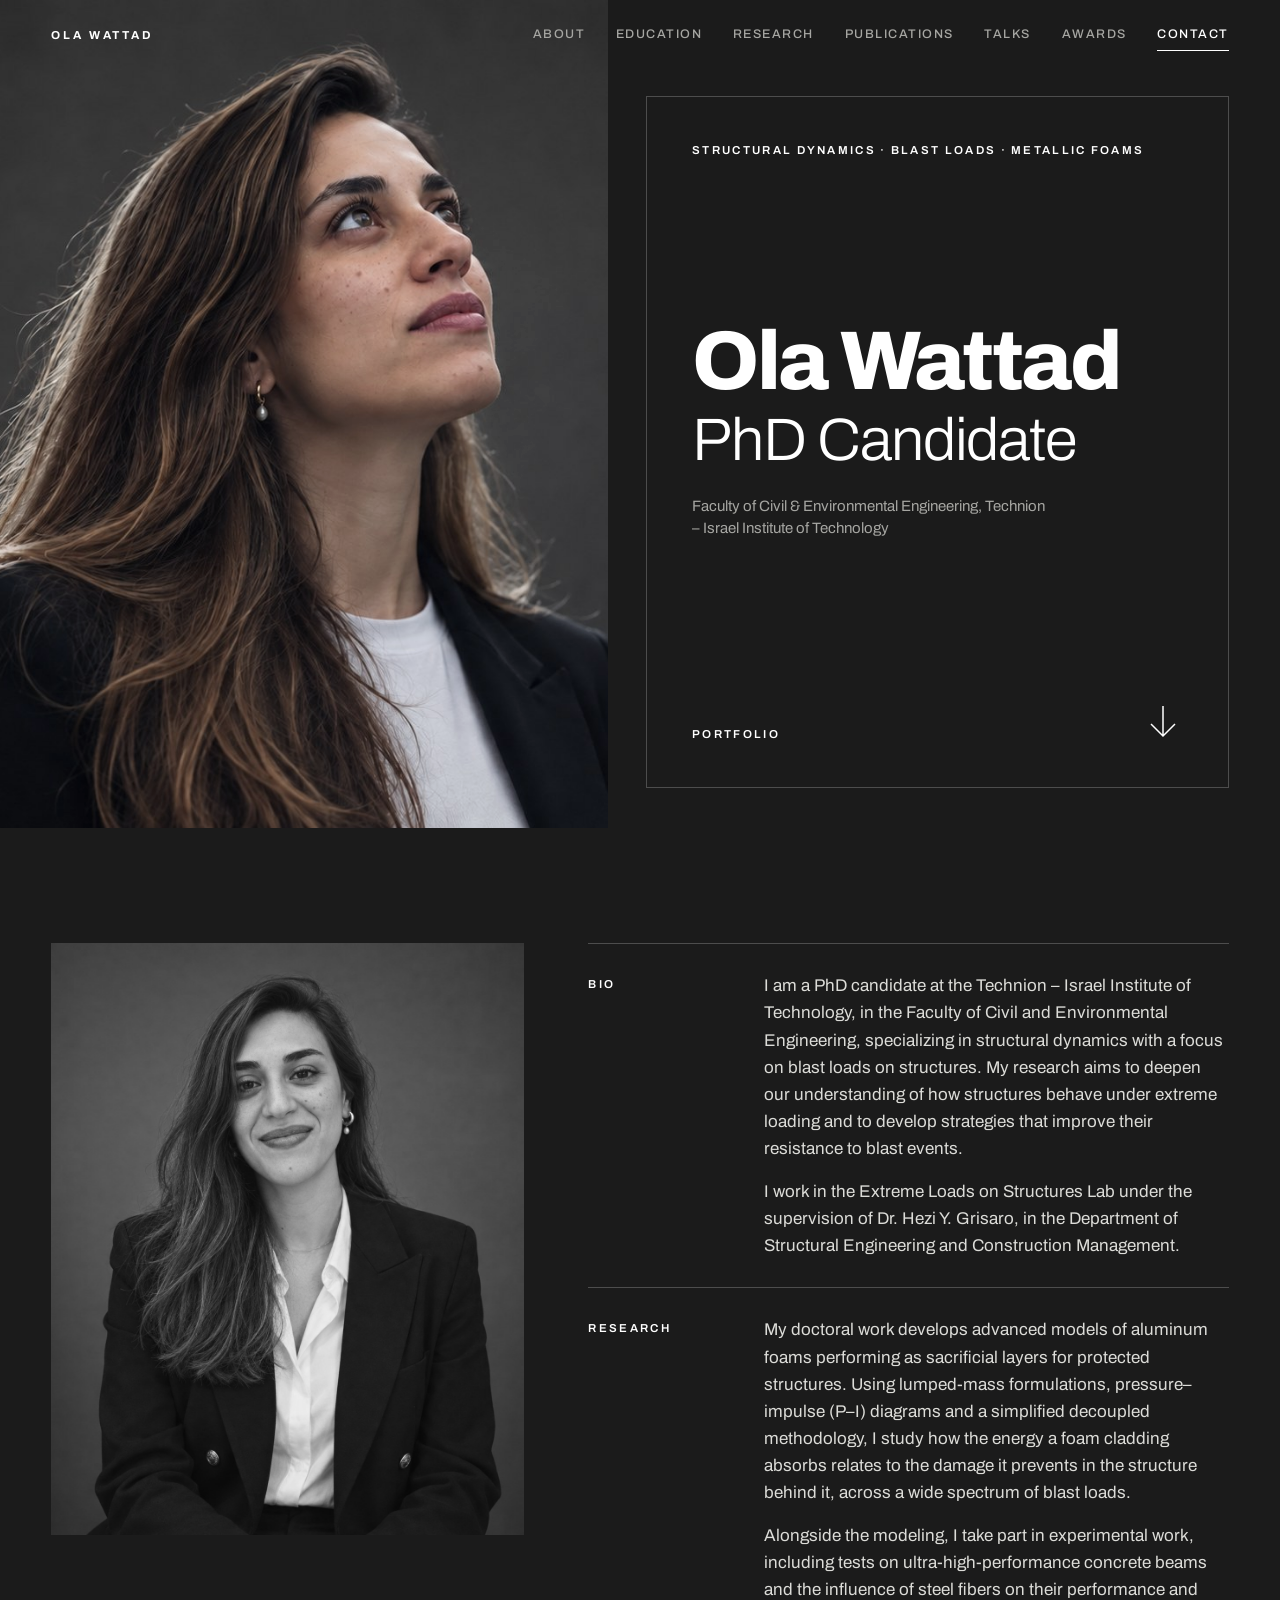
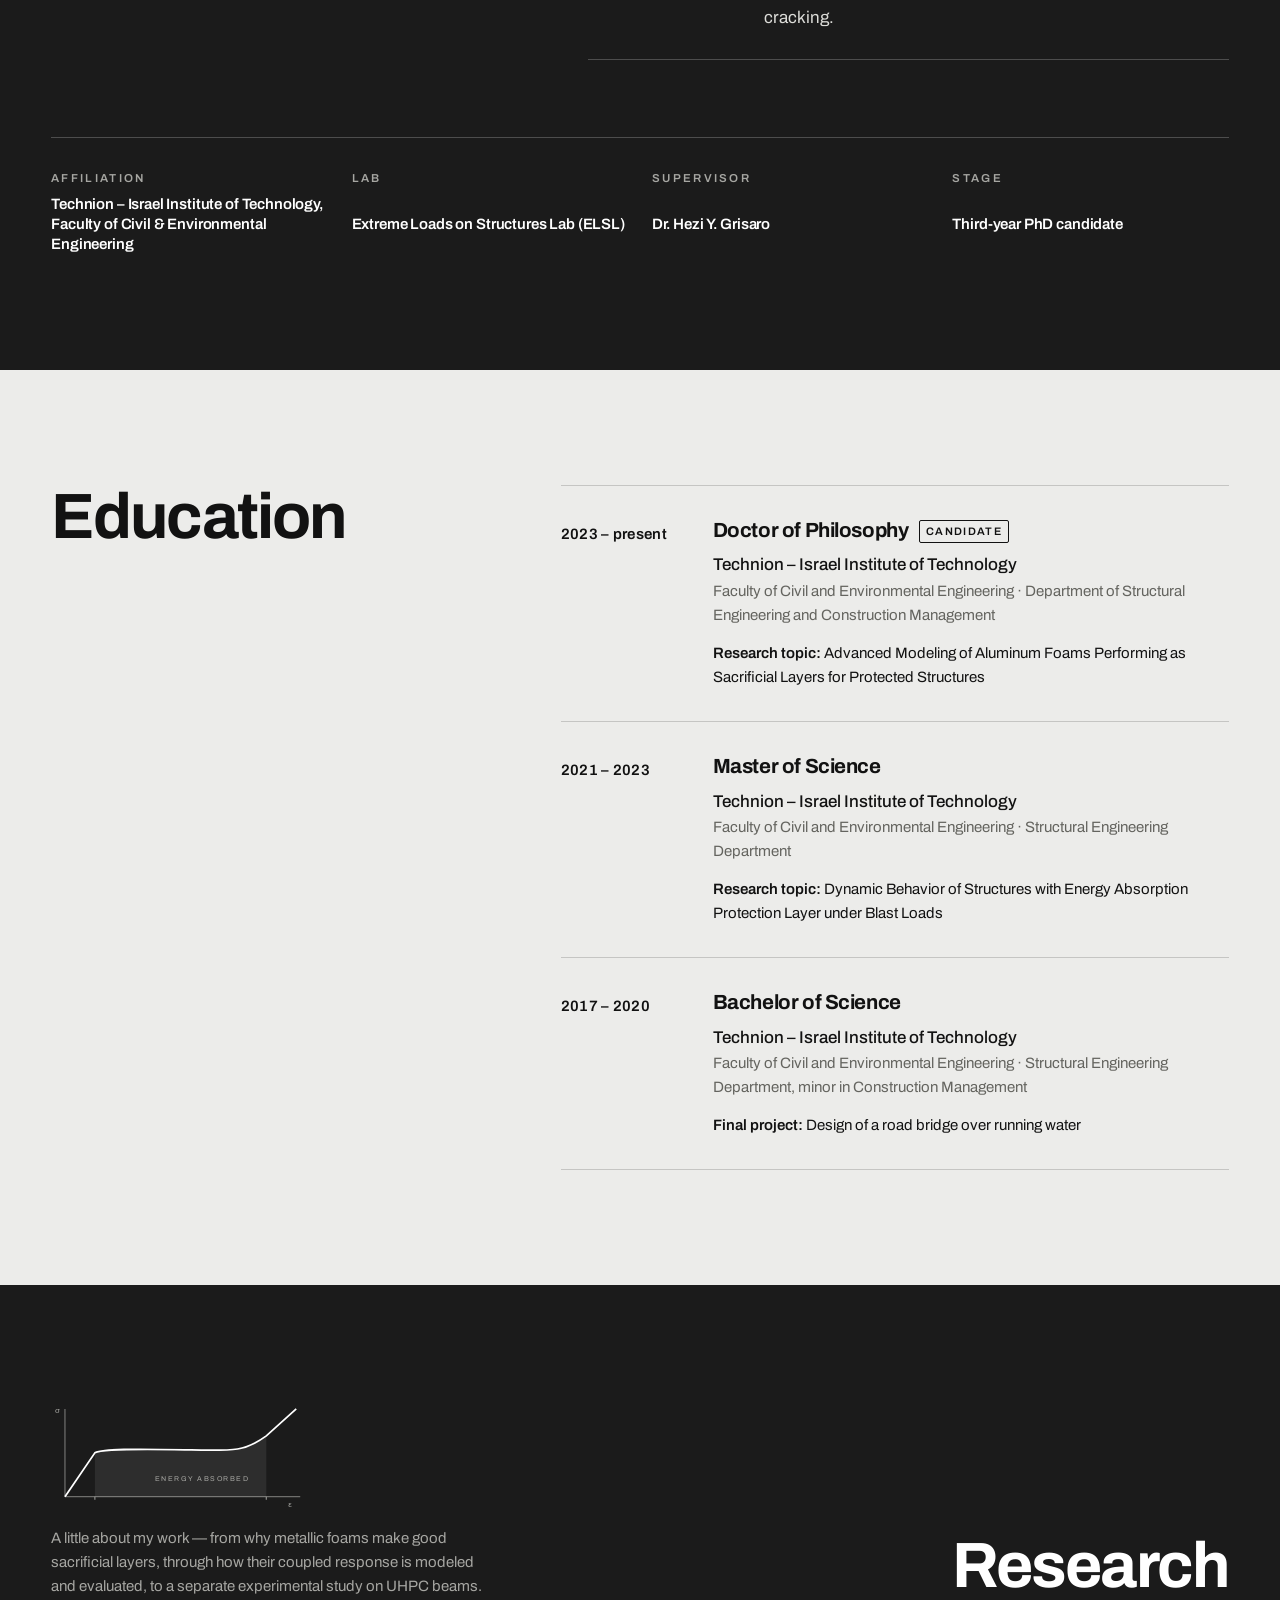
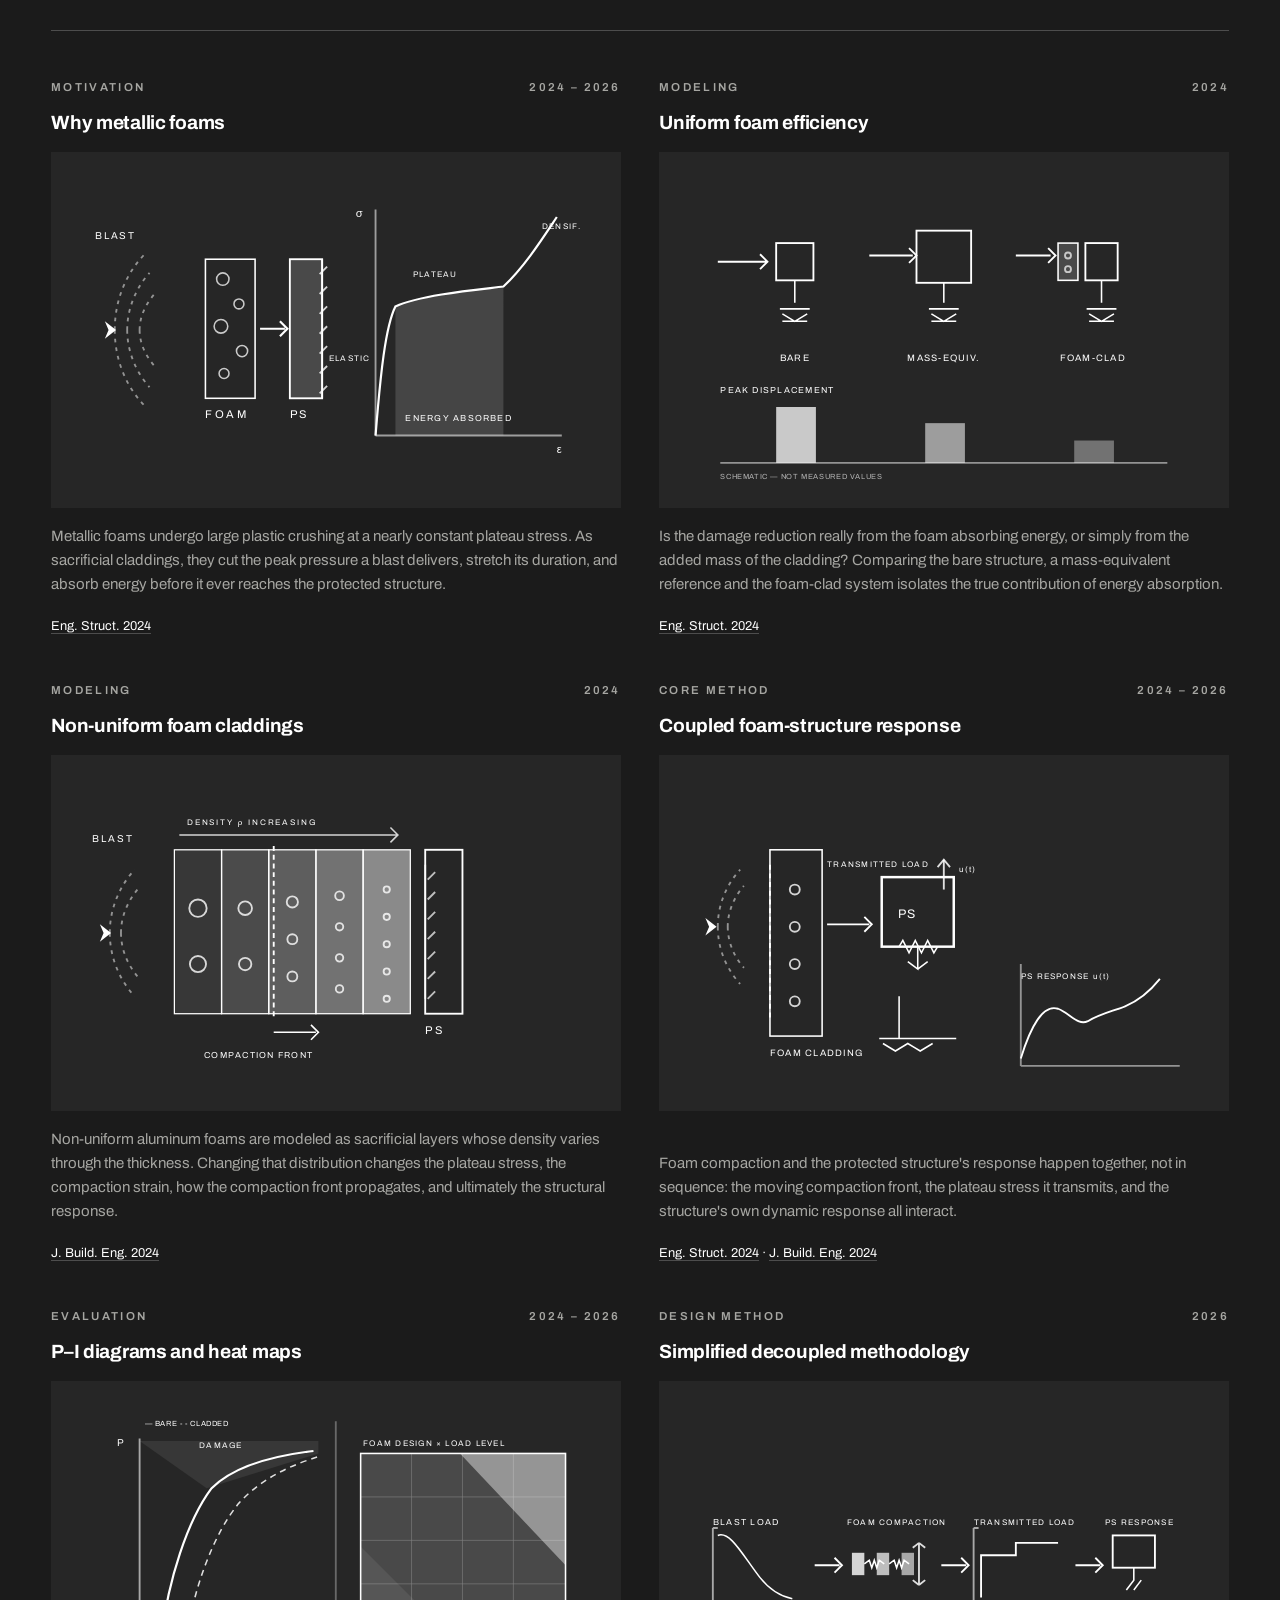
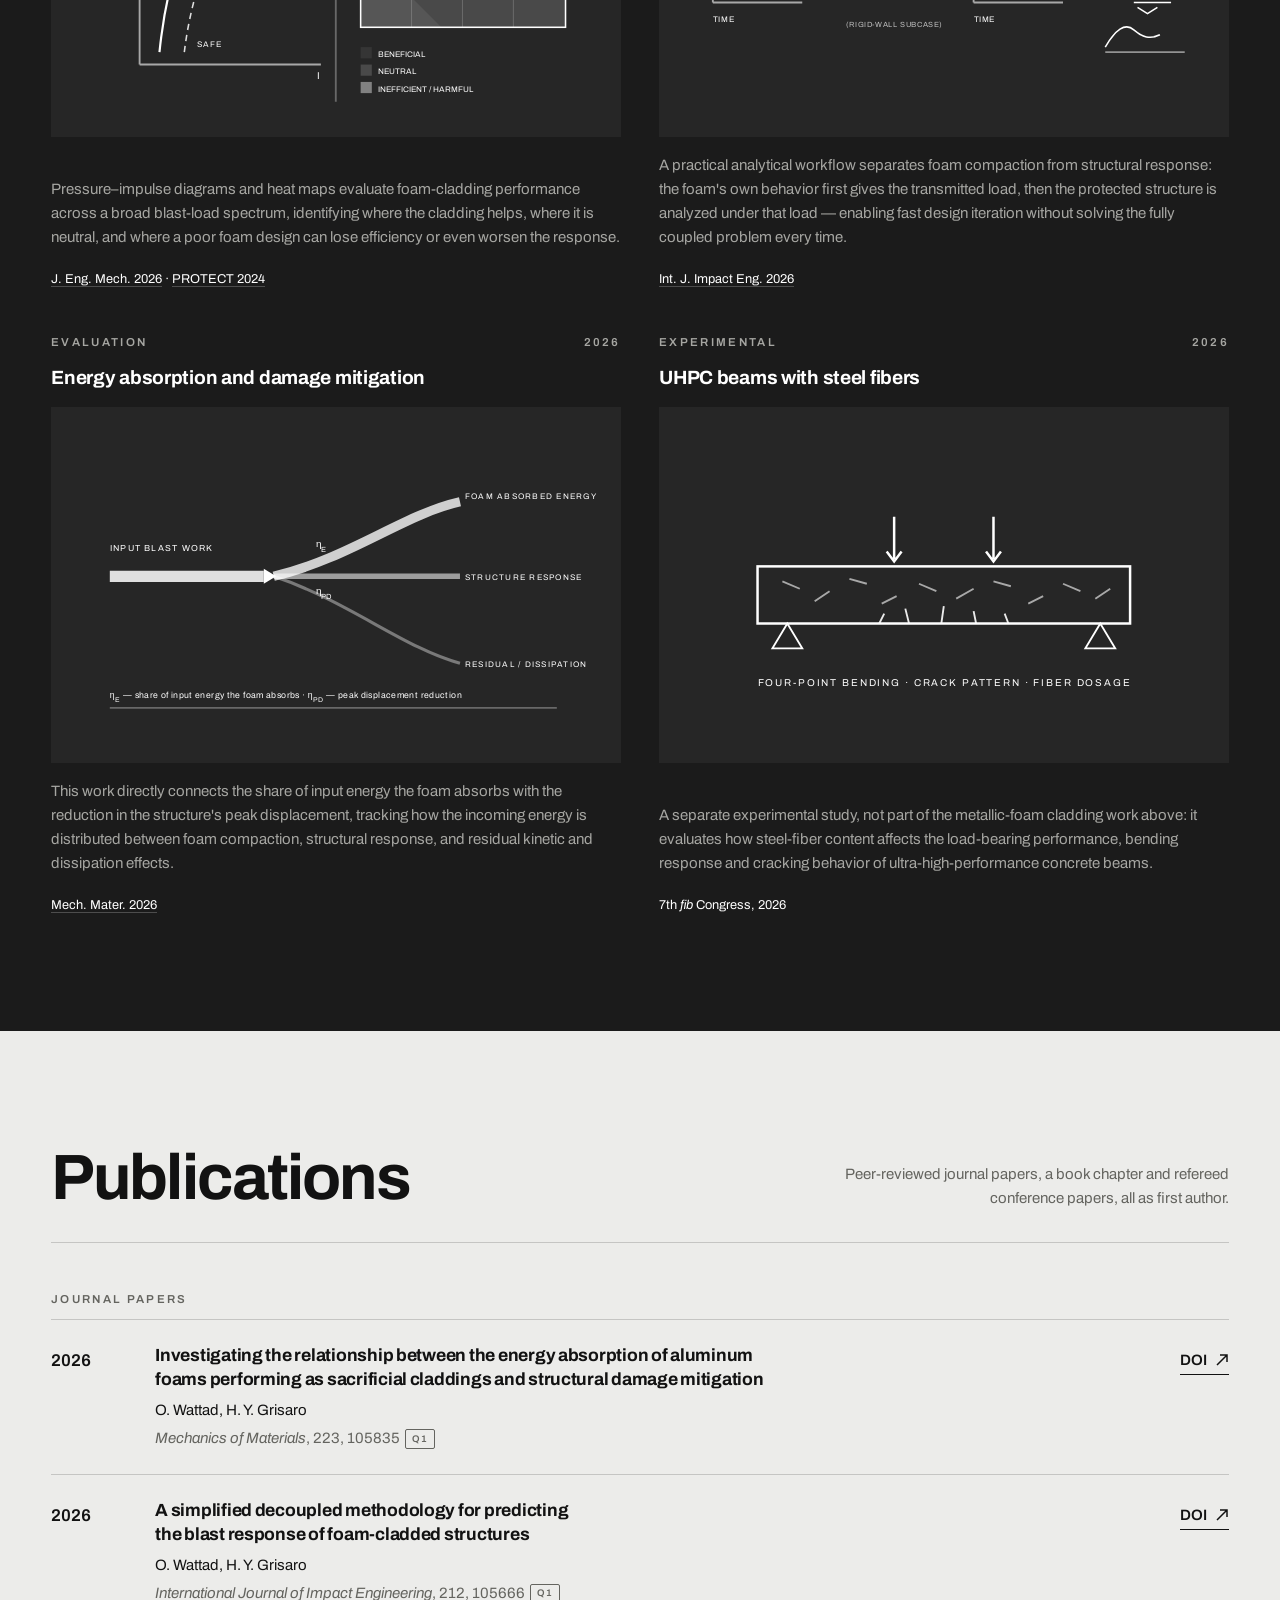
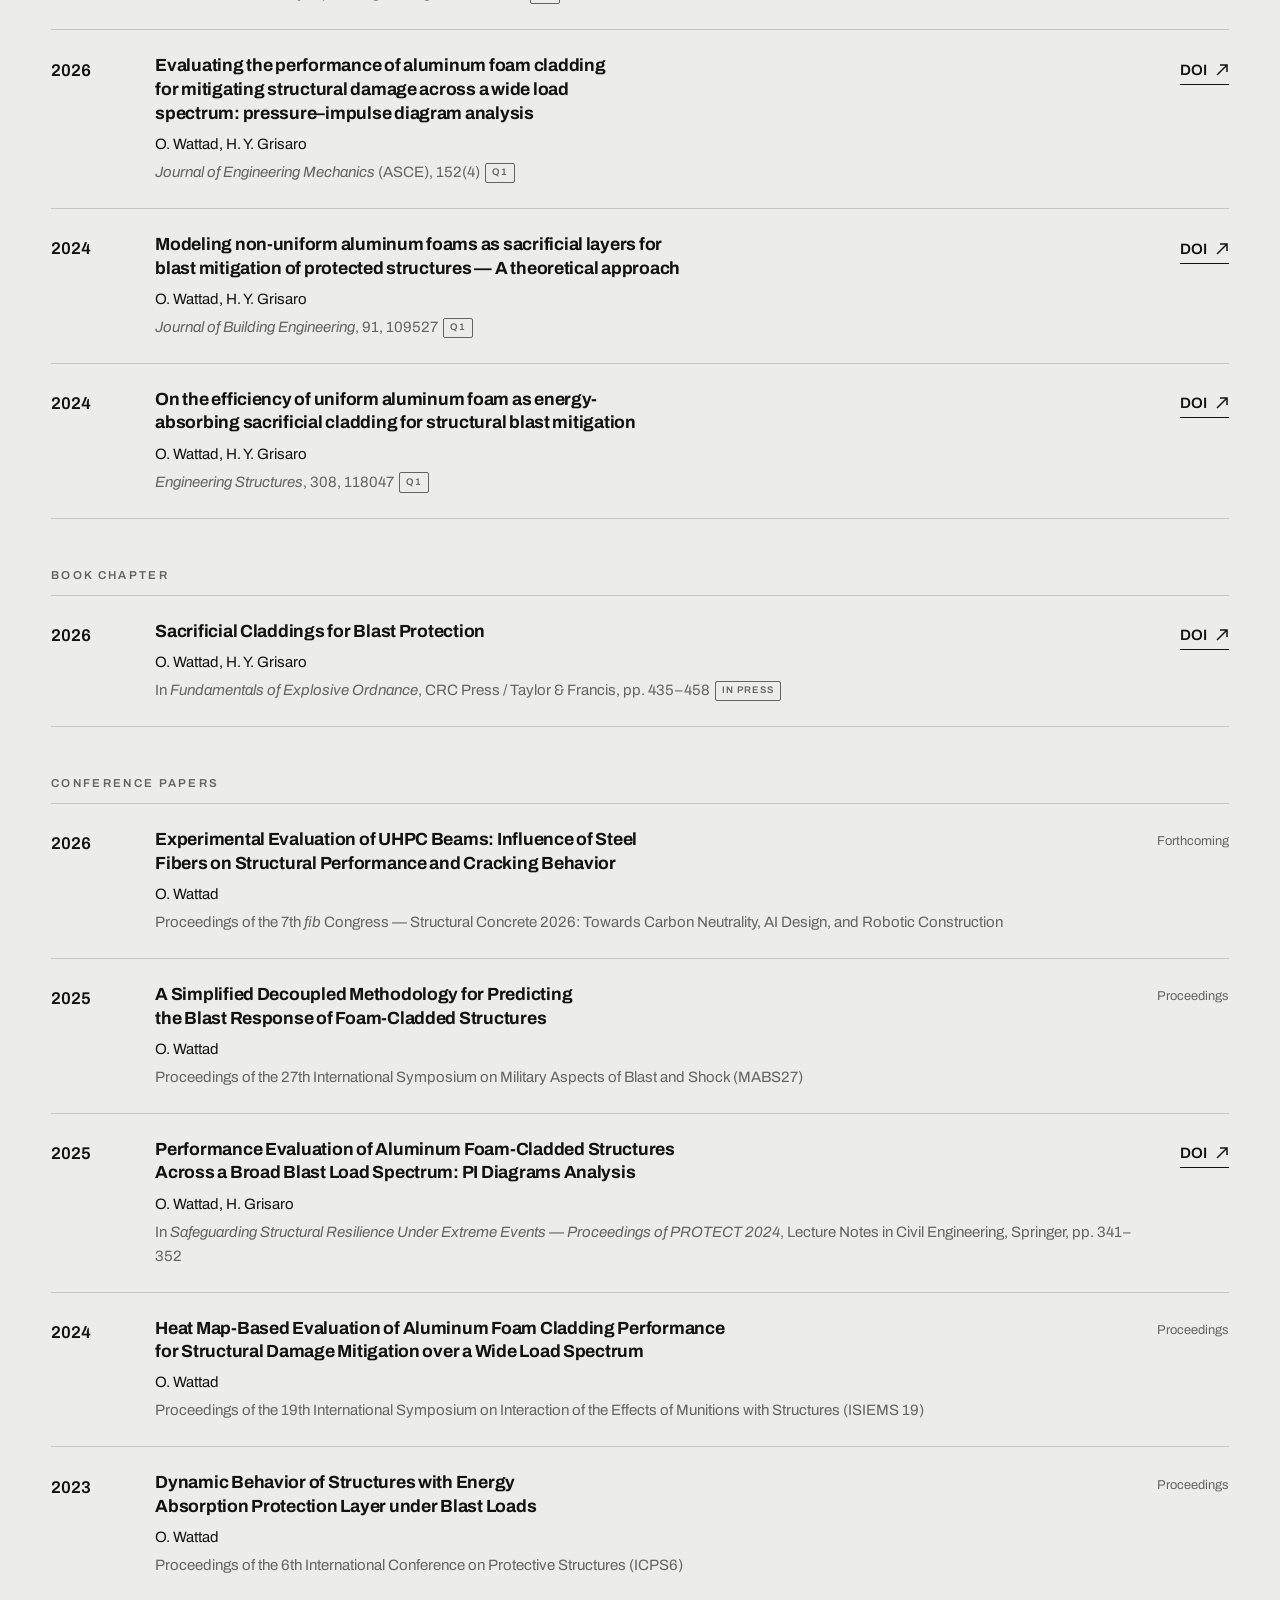
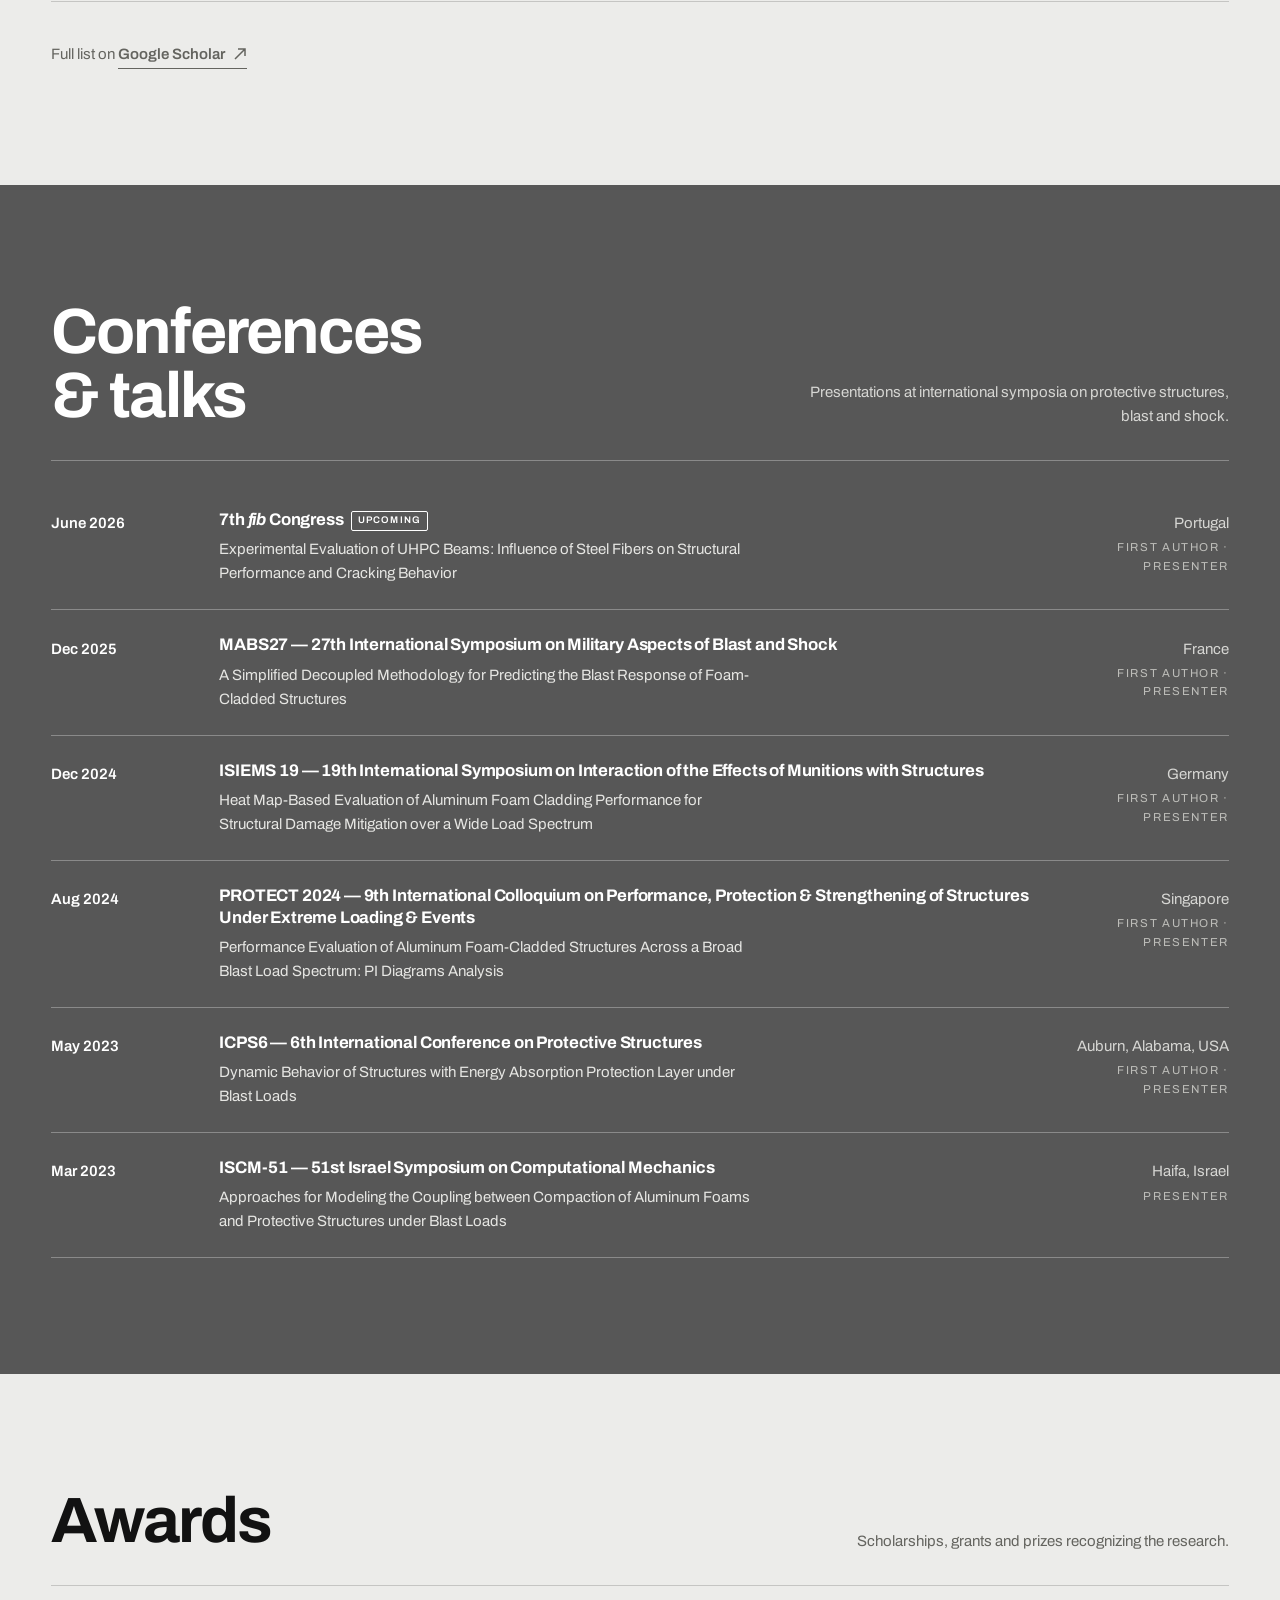
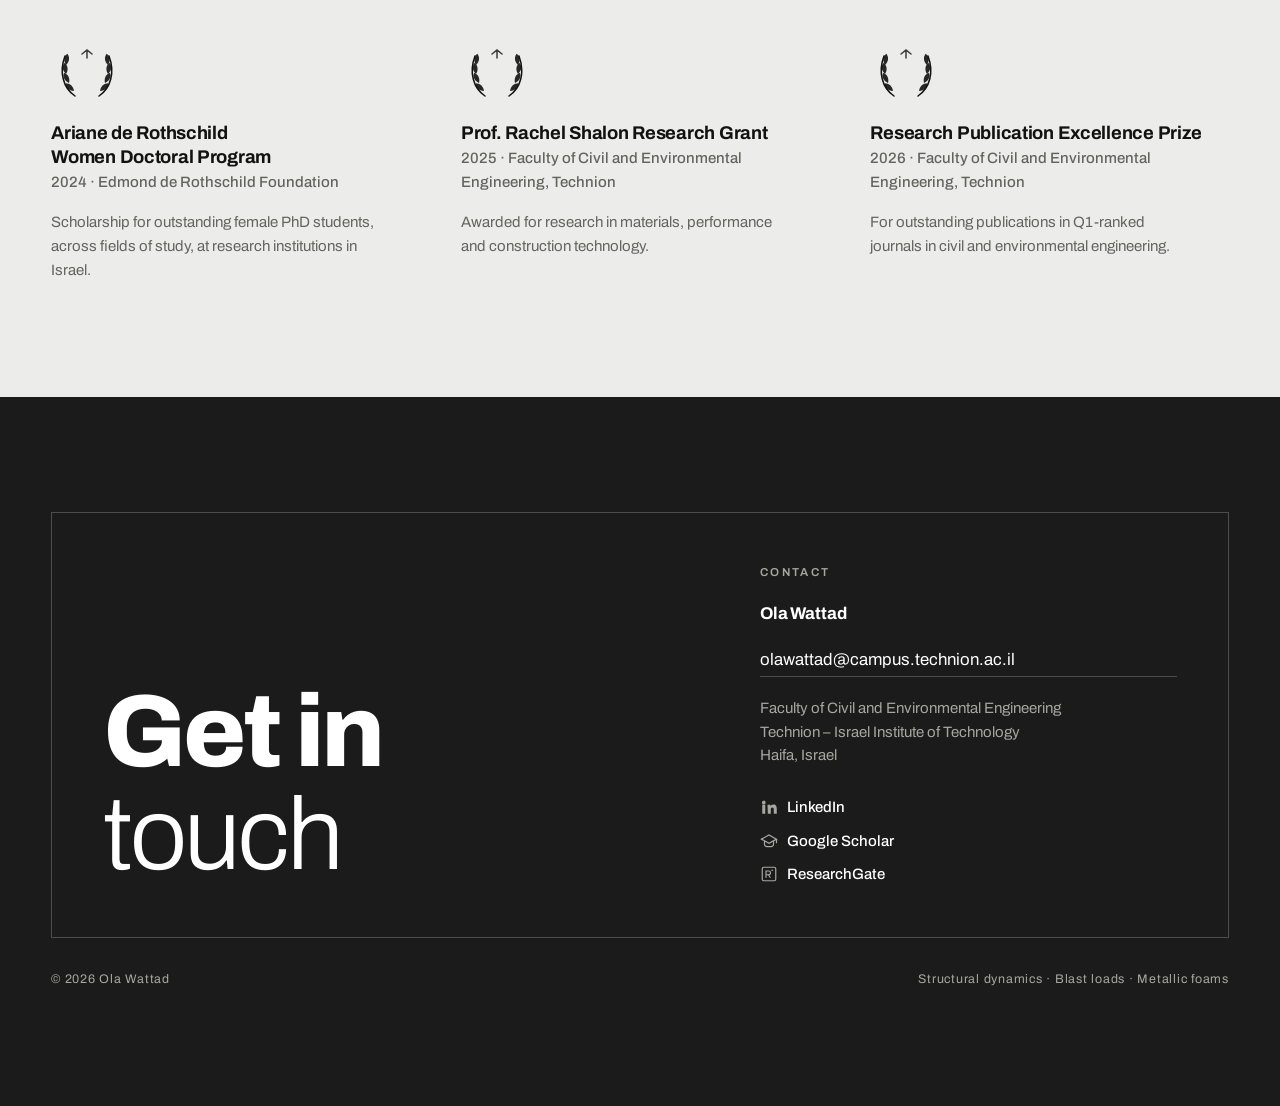
==== commit 248044e7: "Update site (2026-09-14)" ====
--- a/index.html
+++ b/index.html
@@ -167,138 +167,279 @@
           <text x="4" y="12" font-size="8" fill="currentColor" stroke="none" font-family="Archivo, sans-serif" letter-spacing="1">σ</text>
           <text x="104" y="80" font-size="7" fill="currentColor" stroke="none" font-family="Archivo, sans-serif" letter-spacing="1.5">ENERGY ABSORBED</text>
         </svg>
-        <p class="muted" style="margin-top:1rem">A little about my work — from why metallic foams make good sacrificial layers to how their response is modeled, evaluated and measured.</p>
+        <p class="muted" style="margin-top:1rem">A little about my work — from why metallic foams make good sacrificial layers, through how their coupled response is modeled and evaluated, to a separate experimental study on UHPC beams.</p>
       </div>
     </div>
 
     <div class="work-grid">
 
+      <!-- 1 · motivation -->
       <article class="work">
-        <div class="meta"><span class="eyebrow">Motivation</span><span class="eyebrow">Sacrificial claddings</span></div>
+        <div class="meta"><span class="eyebrow">Motivation</span><span class="eyebrow">2024 – 2026</span></div>
         <h3>Why metallic foams</h3>
         <div class="media">
           <img src="assets/research/motivation.png" alt="" data-slot>
-          <!-- placeholder artwork: foam block crushed between a blast front and a structure -->
+          <!-- blast wave meeting a foam-clad structure, with the stress–strain signature that explains why -->
           <svg viewBox="0 0 400 250" fill="none" stroke="currentColor" stroke-width="1.5" aria-hidden="true">
-            <g opacity=".55"><path d="M40 125c0-30 12-58 32-78M40 125c0 30 12 58 32 78M52 125c0-22 9-43 24-58M52 125c0 22 9 43 24 58M64 125c0-14 6-27 16-37M64 125c0 14 6 27 16 37" stroke-dasharray="3 4"/></g>
-            <path d="M30 118l10 7-10 7 4-7z" fill="currentColor" stroke="none"/>
-            <g stroke-width="1.25"><path d="M120 70h50v110h-50z"/><path d="M128 84a6 6 0 1 0 12 0a6 6 0 1 0-12 0M144 108a5 5 0 1 0 10 0a5 5 0 1 0-10 0M126 130a7 7 0 1 0 14 0a7 7 0 1 0-14 0M146 154a5 5 0 1 0 10 0a5 5 0 1 0-10 0M132 168a4 4 0 1 0 8 0a4 4 0 1 0-8 0" opacity=".7"/></g>
-            <path d="M170 70h26v110h-26z" fill="currentColor" fill-opacity=".18"/>
-            <path d="M196 70v110M200 76l-6 6M200 92l-6 6M200 108l-6 6M200 124l-6 6M200 140l-6 6M200 156l-6 6M200 172l-6 6" opacity=".8"/>
-            <path d="M92 90h20M92 110h20M92 130h20M92 150h20M92 170h20" opacity=".6"/>
-            <path d="M108 87l6 3-6 3M108 107l6 3-6 3M108 127l6 3-6 3M108 147l6 3-6 3M108 167l6 3-6 3" opacity=".6"/>
-            <text x="120" y="205" font-size="11" fill="currentColor" stroke="none" font-family="Archivo, sans-serif" letter-spacing="2">FOAM</text>
-            <text x="172" y="205" font-size="11" fill="currentColor" stroke="none" font-family="Archivo, sans-serif" letter-spacing="2">PS</text>
-            <path d="M240 190h130M240 190V60" opacity=".5"/>
-            <path d="M240 190 262 150c6-3 30-3 68-2s40 2 52-12" stroke-width="1.75"/>
-            <path d="M262 150c6-3 30-3 68-2s40 2 52-12v54H262Z" fill="currentColor" fill-opacity=".1" stroke="none"/>
-            <text x="244" y="205" font-size="9" fill="currentColor" stroke="none" font-family="Archivo, sans-serif" letter-spacing="1.5">STRESS–STRAIN</text>
+            <g opacity=".5"><path d="M22 125c0-24 9-46 25-62M22 125c0 24 9 46 25 62M32 125c0-17 7-34 18-46M32 125c0 17 7 34 18 46M42 125c0-11 5-21 12-29M42 125c0 11 5 21 12 29" stroke-dasharray="3 4"/></g>
+            <path d="M14 118l9 7-9 7 3-7z" fill="currentColor" stroke="none"/>
+            <text x="6" y="52" font-size="8" fill="currentColor" stroke="none" font-family="Archivo, sans-serif" letter-spacing="1.5">BLAST</text>
+            <g stroke-width="1.25"><rect x="95" y="68" width="40" height="112"/><path d="M104 84a5 5 0 1 0 10 0a5 5 0 1 0-10 0M118 104a4 4 0 1 0 8 0a4 4 0 1 0-8 0M102 122a5.5 5.5 0 1 0 11 0a5.5 5.5 0 1 0-11 0M120 142a4.5 4.5 0 1 0 9 0a4.5 4.5 0 1 0-9 0M106 160a4 4 0 1 0 8 0a4 4 0 1 0-8 0" opacity=".75"/></g>
+            <text x="95" y="196" font-size="9" fill="currentColor" stroke="none" font-family="Archivo, sans-serif" letter-spacing="2">FOAM</text>
+            <path d="M139 124h20M155 118l6 6-6 6" stroke-width="1.75"/>
+            <rect x="163" y="68" width="26" height="112" fill="currentColor" fill-opacity=".16"/>
+            <path d="M189 68v112M193 74l-6 6M193 90l-6 6M193 106l-6 6M193 122l-6 6M193 138l-6 6M193 154l-6 6M193 170l-6 6" opacity=".8"/>
+            <text x="163" y="196" font-size="9" fill="currentColor" stroke="none" font-family="Archivo, sans-serif" letter-spacing="2">PS</text>
+            <path d="M232 210h150M232 210V28" opacity=".55"/>
+            <text x="216" y="34" font-size="9" fill="currentColor" stroke="none" font-family="Archivo, sans-serif" letter-spacing="1">σ</text>
+            <text x="378" y="224" font-size="9" fill="currentColor" stroke="none" font-family="Archivo, sans-serif" letter-spacing="1">ε</text>
+            <path d="M232 210C236 160 240 122 248 106C270 96 320 92 335 90C352 74 366 52 378 34" stroke-width="1.75"/>
+            <path d="M248 106C270 96 320 92 335 90L335 210 248 210Z" fill="currentColor" fill-opacity=".14" stroke="none"/>
+            <text x="228" y="150" text-anchor="end" font-size="6.5" fill="currentColor" stroke="none" font-family="Archivo, sans-serif" letter-spacing="1">ELASTIC</text>
+            <text x="262" y="82" font-size="6.5" fill="currentColor" stroke="none" font-family="Archivo, sans-serif" letter-spacing="1">PLATEAU</text>
+            <text x="398" y="44" text-anchor="end" font-size="6.5" fill="currentColor" stroke="none" font-family="Archivo, sans-serif" letter-spacing="1">DENSIF.</text>
+            <text x="256" y="198" font-size="7" fill="currentColor" stroke="none" font-family="Archivo, sans-serif" letter-spacing="1">ENERGY ABSORBED</text>
           </svg>
         </div>
-        <p>Aluminum foam crushes at a nearly constant plateau stress over very large strains, so a sacrificial layer in front of a structure absorbs the blast energy while transmitting a much gentler load.</p>
-      </article>
-
+        <p>Metallic foams undergo large plastic crushing at a nearly constant plateau stress. As sacrificial claddings, they cut the peak pressure a blast delivers, stretch its duration, and absorb energy before it ever reaches the protected structure.</p>
+        <p class="pubref"><a href="https://doi.org/10.1016/j.engstruct.2024.118047" target="_blank" rel="noopener">Eng. Struct. 2024</a></p>
+      </article>
+
+      <!-- 2 · isolating the effect of mass vs. true energy absorption -->
       <article class="work">
-        <div class="meta"><span class="eyebrow">Modeling</span><span class="eyebrow">Lumped Mass Theory</span></div>
-        <h3>Foam compaction against a rigid wall</h3>
+        <div class="meta"><span class="eyebrow">Modeling</span><span class="eyebrow">2024</span></div>
+        <h3>Uniform foam efficiency</h3>
         <div class="media">
-          <video src="assets/research/lmt-decoupled.mp4" muted loop playsinline autoplay data-slot></video>
+          <img src="assets/research/uniform-efficiency.png" alt="" data-slot>
+          <!-- three comparable systems: bare PS, a mass-equivalent PS, and the foam-clad PS -->
           <svg viewBox="0 0 400 250" fill="none" stroke="currentColor" stroke-width="1.5" aria-hidden="true">
-            <path d="M20 150h330" opacity=".5"/>
-            <path d="M350 100v100M350 108l10-8M350 124l10-8M350 140l10-8M350 156l10-8M350 172l10-8M350 188l10-8"/>
-            <g id="mass"><rect x="40" y="118" width="22" height="32" fill="currentColor" fill-opacity=".9" stroke="none"/></g>
-            <rect x="82" y="118" width="22" height="32" fill="currentColor" fill-opacity=".85" stroke="none"/>
-            <rect x="124" y="118" width="22" height="32" fill="currentColor" fill-opacity=".8" stroke="none"/>
-            <rect x="166" y="118" width="22" height="32" fill="currentColor" fill-opacity=".75" stroke="none"/>
-            <rect x="208" y="118" width="22" height="32" fill="currentColor" fill-opacity=".7" stroke="none"/>
-            <rect x="250" y="118" width="22" height="32" fill="currentColor" fill-opacity=".65" stroke="none"/>
-            <rect x="292" y="118" width="22" height="32" fill="currentColor" fill-opacity=".6" stroke="none"/>
-            <path d="M62 134l4-6 4 12 4-12 4 12 4-6M104 134l4-6 4 12 4-12 4 12 4-6M146 134l4-6 4 12 4-12 4 12 4-6M188 134l4-6 4 12 4-12 4 12 4-6M230 134l4-6 4 12 4-12 4 12 4-6M272 134l4-6 4 12 4-12 4 12 4-6M314 134l4-6 4 12 4-12 4 12 4-6h6"/>
-            <path d="M8 134h22M24 128l6 6-6 6" stroke-width="2"/>
-            <text x="12" y="112" font-size="9" fill="currentColor" stroke="none" font-family="Archivo, sans-serif" letter-spacing="1.5">BLAST</text>
-            <text x="322" y="96" font-size="9" fill="currentColor" stroke="none" font-family="Archivo, sans-serif" letter-spacing="1.5">RIGID WALL</text>
-            <path d="M40 200h274" opacity=".35"/>
-            <path d="M40 200 70 172c14-4 60-4 100-2s70 6 100 6" opacity=".8" stroke-dasharray="3 3"/>
-            <text x="40" y="222" font-size="8" fill="currentColor" stroke="none" font-family="Archivo, sans-serif" letter-spacing="1.5">COMPACTION FRONT PROGRESSES CELL BY CELL</text>
+            <path d="M18 70h40M52 64l6 6-6 6" stroke-width="1.5"/>
+            <rect x="65" y="55" width="30" height="30" stroke-width="1.5"/>
+            <path d="M80 85v18M68 108h24M70 112l10 6 10-6M70 118h20" stroke-width="1.25"/>
+            <text x="80" y="150" font-size="7.5" fill="currentColor" stroke="none" font-family="Archivo, sans-serif" letter-spacing="1" text-anchor="middle">BARE</text>
+
+            <path d="M140 65h35M172 59l6 6-6 6" stroke-width="1.5"/>
+            <rect x="178" y="45" width="44" height="42" stroke-width="1.5"/>
+            <path d="M200 87v16M188 108h24M190 112l10 6 10-6M190 118h20" stroke-width="1.25"/>
+            <text x="200" y="150" font-size="7.5" fill="currentColor" stroke="none" font-family="Archivo, sans-serif" letter-spacing="1" text-anchor="middle">MASS-EQUIV.</text>
+
+            <path d="M258 65h28M284 59l6 6-6 6" stroke-width="1.5"/>
+            <rect x="292" y="55" width="16" height="30" fill="currentColor" fill-opacity=".16" stroke-width="1.25"/>
+            <circle cx="300" cy="65" r="2.4" opacity=".7"/><circle cx="300" cy="76" r="2.4" opacity=".7"/>
+            <rect x="314" y="55" width="26" height="30" stroke-width="1.5"/>
+            <path d="M327 85v18M315 108h24M317 112l10 6 10-6M317 118h20" stroke-width="1.25"/>
+            <text x="320" y="150" font-size="7.5" fill="currentColor" stroke="none" font-family="Archivo, sans-serif" letter-spacing="1" text-anchor="middle">FOAM-CLAD</text>
+
+            <text x="20" y="176" font-size="7" fill="currentColor" stroke="none" font-family="Archivo, sans-serif" letter-spacing="1">PEAK DISPLACEMENT</text>
+            <path d="M20 232h360" opacity=".5"/>
+            <rect x="65" y="187" width="32" height="45" fill="currentColor" fill-opacity=".75" stroke="none"/>
+            <rect x="185" y="200" width="32" height="32" fill="currentColor" fill-opacity=".55" stroke="none"/>
+            <rect x="305" y="214" width="32" height="18" fill="currentColor" fill-opacity=".35" stroke="none"/>
+            <text x="20" y="245" font-size="6" fill="currentColor" stroke="none" font-family="Archivo, sans-serif" letter-spacing=".5" opacity=".65">SCHEMATIC — NOT MEASURED VALUES</text>
           </svg>
         </div>
-        <p>The foam is discretized into a chain of lumped masses joined by nonlinear springs. Fixed to a rigid wall, the model shows how the compaction front travels through the layer as cells lock up one after another.</p>
-      </article>
-
+        <p>Is the damage reduction really from the foam absorbing energy, or simply from the added mass of the cladding? Comparing the bare structure, a mass-equivalent reference and the foam-clad system isolates the true contribution of energy absorption.</p>
+        <p class="pubref"><a href="https://doi.org/10.1016/j.engstruct.2024.118047" target="_blank" rel="noopener">Eng. Struct. 2024</a></p>
+      </article>
+
+      <!-- 3 · graded-density foam -->
       <article class="work">
-        <div class="meta"><span class="eyebrow">Modeling</span><span class="eyebrow">Lumped Mass Theory</span></div>
-        <h3>Coupled with the protected structure</h3>
+        <div class="meta"><span class="eyebrow">Modeling</span><span class="eyebrow">2024</span></div>
+        <h3>Non-uniform foam claddings</h3>
         <div class="media">
-          <video src="assets/research/lmt-coupled.mp4" muted loop playsinline autoplay data-slot></video>
+          <img src="assets/research/nonuniform-gradient.png" alt="" data-slot>
+          <!-- density gradient through the foam thickness, with the compaction front moving through it -->
           <svg viewBox="0 0 400 250" fill="none" stroke="currentColor" stroke-width="1.5" aria-hidden="true">
-            <path d="M20 134h20M34 128l6 6-6 6" stroke-width="2"/>
-            <rect x="48" y="118" width="20" height="32" fill="currentColor" fill-opacity=".9" stroke="none"/>
-            <rect x="86" y="118" width="20" height="32" fill="currentColor" fill-opacity=".85" stroke="none"/>
-            <rect x="124" y="118" width="20" height="32" fill="currentColor" fill-opacity=".8" stroke="none"/>
-            <rect x="162" y="118" width="20" height="32" fill="currentColor" fill-opacity=".75" stroke="none"/>
-            <rect x="200" y="118" width="20" height="32" fill="currentColor" fill-opacity=".7" stroke="none"/>
-            <path d="M68 134l3-6 4 12 4-12 4 12 3-6M106 134l3-6 4 12 4-12 4 12 3-6M144 134l3-6 4 12 4-12 4 12 3-6M182 134l3-6 4 12 4-12 4 12 3-6M220 134l3-6 4 12 4-12 4 12 3-6h8"/>
-            <rect x="246" y="96" width="34" height="76" stroke-width="2"/>
-            <text x="250" y="139" font-size="9" fill="currentColor" stroke="none" font-family="Archivo, sans-serif" letter-spacing="1">PS</text>
-            <path d="M280 134h10l4-8 6 16 6-16 6 16 6-16 6 16 4-8h10"/>
-            <path d="M340 100v68M340 108l10-8M340 124l10-8M340 140l10-8M340 156l10-8M340 172l10-8"/>
-            <path d="M263 176v22M263 198l-6-8M263 198l6-8" opacity=".7"/>
-            <text x="228" y="220" font-size="8" fill="currentColor" stroke="none" font-family="Archivo, sans-serif" letter-spacing="1.5">STRUCTURE RESPONDS</text>
-            <text x="48" y="100" font-size="9" fill="currentColor" stroke="none" font-family="Archivo, sans-serif" letter-spacing="1.5">FOAM CLADDING</text>
-            <path d="M48 200h172" opacity=".35"/>
-            <path d="M48 200c20-30 40-30 60-16s40 10 60-6 30-6 52 2" opacity=".8" stroke-dasharray="3 3"/>
+            <g opacity=".5"><path d="M18 125c0-20 8-38 20-51M18 125c0 20 8 38 20 51M27 125c0-14 6-27 15-37M27 125c0 14 6 27 15 37" stroke-dasharray="3 4"/></g>
+            <path d="M10 118l9 7-9 7 3-7z" fill="currentColor" stroke="none"/>
+            <text x="4" y="52" font-size="8" fill="currentColor" stroke="none" font-family="Archivo, sans-serif" letter-spacing="1.5">BLAST</text>
+
+            <path d="M74 46h176M244 40l6 6-6 6" stroke-width="1.25" opacity=".8"/>
+            <text x="80" y="38" font-size="6.5" fill="currentColor" stroke="none" font-family="Archivo, sans-serif" letter-spacing="1.5">DENSITY ρ INCREASING</text>
+
+            <g stroke-width="1">
+              <rect x="70" y="58" width="38" height="132" fill="currentColor" fill-opacity=".08"/>
+              <rect x="108" y="58" width="38" height="132" fill="currentColor" fill-opacity=".17"/>
+              <rect x="146" y="58" width="38" height="132" fill="currentColor" fill-opacity=".26"/>
+              <rect x="184" y="58" width="38" height="132" fill="currentColor" fill-opacity=".35"/>
+              <rect x="222" y="58" width="38" height="132" fill="currentColor" fill-opacity=".46"/>
+            </g>
+            <g opacity=".8">
+              <circle cx="89" cy="105" r="7"/><circle cx="89" cy="150" r="6.5"/>
+              <circle cx="127" cy="105" r="5.5"/><circle cx="127" cy="150" r="5"/>
+              <circle cx="165" cy="100" r="4.5"/><circle cx="165" cy="130" r="4"/><circle cx="165" cy="160" r="4"/>
+              <circle cx="203" cy="95" r="3.5"/><circle cx="203" cy="120" r="3"/><circle cx="203" cy="145" r="3"/><circle cx="203" cy="170" r="3"/>
+              <circle cx="241" cy="90" r="2.5"/><circle cx="241" cy="112" r="2.5"/><circle cx="241" cy="134" r="2.5"/><circle cx="241" cy="156" r="2.5"/><circle cx="241" cy="178" r="2.5"/>
+            </g>
+            <path d="M150 55v140" stroke-dasharray="4 3" stroke-width="1.5"/>
+            <path d="M150 205h34M180 199l6 6-6 6" stroke-width="1.25"/>
+            <text x="94" y="226" font-size="7" fill="currentColor" stroke="none" font-family="Archivo, sans-serif" letter-spacing="1">COMPACTION FRONT</text>
+
+            <rect x="272" y="58" width="30" height="132" stroke-width="1.5"/>
+            <path d="M272 70v108M280 76l-6 6M280 92l-6 6M280 108l-6 6M280 124l-6 6M280 140l-6 6M280 156l-6 6M280 172l-6 6" opacity=".7"/>
+            <text x="272" y="206" font-size="9" fill="currentColor" stroke="none" font-family="Archivo, sans-serif" letter-spacing="2">PS</text>
           </svg>
         </div>
-        <p>Replacing the rigid wall with the protected structure (PS) itself couples the two responses: the structure's motion feeds back into how, and how much of, the foam compacts.</p>
-      </article>
-
+        <p>Non-uniform aluminum foams are modeled as sacrificial layers whose density varies through the thickness. Changing that distribution changes the plateau stress, the compaction strain, how the compaction front propagates, and ultimately the structural response.</p>
+        <p class="pubref"><a href="https://doi.org/10.1016/j.jobe.2024.109527" target="_blank" rel="noopener">J. Build. Eng. 2024</a></p>
+      </article>
+
+      <!-- 4 · the coupled problem, PS visibly responding (no rigid wall here) -->
+      <article class="work">
+        <div class="meta"><span class="eyebrow">Core method</span><span class="eyebrow">2024 – 2026</span></div>
+        <h3>Coupled foam-structure response</h3>
+        <div class="media">
+          <img src="assets/research/coupled-response.png" alt="" data-slot>
+          <!-- foam compaction and the PS's SDOF response happening together, with the PS visibly displacing -->
+          <svg viewBox="0 0 400 250" fill="none" stroke="currentColor" stroke-width="1.5" aria-hidden="true">
+            <g opacity=".5"><path d="M18 120c0-18 7-34 18-46M18 120c0 18 7 34 18 46M26 120c0-12 5-24 13-33M26 120c0 12 5 24 13 33" stroke-dasharray="3 4"/></g>
+            <path d="M8 113l9 7-9 7 3-7z" fill="currentColor" stroke="none"/>
+
+            <rect x="60" y="58" width="42" height="150" stroke-width="1.25"/>
+            <path d="M60 70v126" stroke-dasharray="4 3"/>
+            <g opacity=".8"><circle cx="80" cy="90" r="4"/><circle cx="80" cy="120" r="4"/><circle cx="80" cy="150" r="4"/><circle cx="80" cy="180" r="4"/></g>
+            <text x="60" y="224" font-size="7.5" fill="currentColor" stroke="none" font-family="Archivo, sans-serif" letter-spacing="1">FOAM CLADDING</text>
+
+            <path d="M106 118h34M136 112l6 6-6 6" stroke-width="1.5"/>
+            <text x="106" y="72" font-size="6.5" fill="currentColor" stroke="none" font-family="Archivo, sans-serif" letter-spacing="1">TRANSMITTED LOAD</text>
+
+            <rect x="150" y="80" width="58" height="56" stroke-width="2"/>
+            <text x="163" y="113" font-size="10" fill="currentColor" stroke="none" font-family="Archivo, sans-serif" letter-spacing="1">PS</text>
+            <path d="M179 136v18l-8-6M179 154l8-6" stroke-width="1.25"/>
+            <path d="M179 214h300" opacity="0"/>
+            <path d="M164 136l3-5 5 10 5-10 5 10 5-10 5 10 3-5" stroke-width="1.25"/>
+            <path d="M164 176v34M148 210h62M151 214l10 6 10-6 10 6 10-6" stroke-width="1.25"/>
+            <path d="M200 90v-24" opacity=".85"/>
+            <path d="M195 72l5-6 5 6" opacity=".85"/>
+            <text x="212" y="76" font-size="6.5" fill="currentColor" stroke="none" font-family="Archivo, sans-serif" letter-spacing="1">u(t)</text>
+
+            <path d="M262 232h128M262 232V150" opacity=".5"/>
+            <path d="M262 226C270 200 280 182 292 186C302 190 308 200 316 196C326 190 336 188 346 184C356 180 366 172 374 162" stroke-width="1.5"/>
+            <text x="262" y="162" font-size="6.5" fill="currentColor" stroke="none" font-family="Archivo, sans-serif" letter-spacing="1">PS RESPONSE u(t)</text>
+          </svg>
+        </div>
+        <p>Foam compaction and the protected structure's response happen together, not in sequence: the moving compaction front, the plateau stress it transmits, and the structure's own dynamic response all interact.</p>
+        <p class="pubref"><a href="https://doi.org/10.1016/j.engstruct.2024.118047" target="_blank" rel="noopener">Eng. Struct. 2024</a> · <a href="https://doi.org/10.1016/j.jobe.2024.109527" target="_blank" rel="noopener">J. Build. Eng. 2024</a></p>
+      </article>
+
+      <!-- 5 · P–I diagram + performance heat map, side by side -->
       <article class="work">
         <div class="meta"><span class="eyebrow">Evaluation</span><span class="eyebrow">2024 – 2026</span></div>
-        <h3>Pressure–impulse diagrams and heat maps</h3>
+        <h3>P–I diagrams and heat maps</h3>
         <div class="media">
-          <img src="assets/research/pi-diagram.png" alt="" data-slot>
+          <img src="assets/research/pi-heatmap.png" alt="" data-slot>
           <svg viewBox="0 0 400 250" fill="none" stroke="currentColor" stroke-width="1.5" aria-hidden="true">
-            <path d="M60 30v190h300" opacity=".6"/>
-            <path d="M92 220C92 120 120 82 350 76" stroke-width="2"/>
-            <path d="M110 220C110 150 140 110 350 104" stroke-width="1.25" stroke-dasharray="5 4" opacity=".8"/>
-            <path d="M92 220C92 120 120 82 350 76V30H92Z" fill="currentColor" fill-opacity=".08" stroke="none"/>
-            <path d="M60 76h20M92 220v-20" opacity=".5" stroke-dasharray="2 3"/>
-            <text x="20" y="40" font-size="10" fill="currentColor" stroke="none" font-family="Archivo, sans-serif" letter-spacing="1.5">P</text>
-            <text x="350" y="240" font-size="10" fill="currentColor" stroke="none" font-family="Archivo, sans-serif" letter-spacing="1.5">I</text>
-            <text x="200" y="60" font-size="8" fill="currentColor" stroke="none" font-family="Archivo, sans-serif" letter-spacing="1.5">DAMAGE</text>
-            <text x="150" y="200" font-size="8" fill="currentColor" stroke="none" font-family="Archivo, sans-serif" letter-spacing="1.5">SAFE</text>
-            <text x="236" y="126" font-size="7.5" fill="currentColor" stroke="none" font-family="Archivo, sans-serif" letter-spacing="1.5">— BARE      - - CLADDED</text>
+            <path d="M200 14v226" opacity=".3"/>
+
+            <path d="M42 210V28M42 210h146" opacity=".6"/>
+            <text x="24" y="34" font-size="8" fill="currentColor" stroke="none" font-family="Archivo, sans-serif" letter-spacing="1">P</text>
+            <text x="185" y="222" font-size="8" fill="currentColor" stroke="none" font-family="Archivo, sans-serif" letter-spacing="1">I</text>
+            <path d="M42 30 186 30 186 40 96 68Z" fill="currentColor" fill-opacity=".08" stroke="none"/>
+            <path d="M58 200C64 140 82 92 100 68C118 50 148 42 182 38" stroke-width="1.75"/>
+            <path d="M78 200C84 150 102 104 122 80C142 58 168 48 188 42" stroke-width="1.25" stroke-dasharray="5 4" opacity=".85"/>
+            <text x="90" y="36" font-size="6.5" fill="currentColor" stroke="none" font-family="Archivo, sans-serif" letter-spacing="1">DAMAGE</text>
+            <text x="88" y="196" font-size="6.5" fill="currentColor" stroke="none" font-family="Archivo, sans-serif" letter-spacing="1">SAFE</text>
+            <text x="46" y="18" font-size="6" fill="currentColor" stroke="none" font-family="Archivo, sans-serif" letter-spacing=".5">— BARE   - - CLADDED</text>
+
+            <rect x="220" y="40" width="165" height="140" stroke-width="1.25"/>
+            <rect x="220" y="40" width="165" height="140" fill="currentColor" fill-opacity=".16" stroke="none"/>
+            <path d="M220 180 220 115 285 180Z" fill="currentColor" fill-opacity=".07" stroke="none"/>
+            <path d="M385 40 300 40 385 130Z" fill="currentColor" fill-opacity=".42" stroke="none"/>
+            <g opacity=".3" stroke-width=".5">
+              <path d="M261 40v140M302 40v140M343 40v140"/>
+              <path d="M220 75h165M220 110h165M220 145h165"/>
+            </g>
+            <text x="222" y="34" font-size="6.5" fill="currentColor" stroke="none" font-family="Archivo, sans-serif" letter-spacing="1">FOAM DESIGN × LOAD LEVEL</text>
+
+            <rect x="220" y="196" width="9" height="9" fill-opacity=".07" fill="currentColor" stroke="none"/>
+            <text x="234" y="204" font-size="6.5" fill="currentColor" stroke="none" font-family="Archivo, sans-serif">BENEFICIAL</text>
+            <rect x="220" y="210" width="9" height="9" fill-opacity=".16" fill="currentColor" stroke="none"/>
+            <text x="234" y="218" font-size="6.5" fill="currentColor" stroke="none" font-family="Archivo, sans-serif">NEUTRAL</text>
+            <rect x="220" y="224" width="9" height="9" fill-opacity=".42" fill="currentColor" stroke="none"/>
+            <text x="234" y="232" font-size="6.5" fill="currentColor" stroke="none" font-family="Archivo, sans-serif">INEFFICIENT / HARMFUL</text>
           </svg>
         </div>
-        <p>P–I diagrams and heat maps chart where a foam cladding helps, where it is neutral and where it can hurt, over a broad spectrum of blast pressures and impulses.</p>
+        <p>Pressure–impulse diagrams and heat maps evaluate foam-cladding performance across a broad blast-load spectrum, identifying where the cladding helps, where it is neutral, and where a poor foam design can lose efficiency or even worsen the response.</p>
         <p class="pubref"><a href="https://doi.org/10.1061/JENMDT.EMENG-8316" target="_blank" rel="noopener">J. Eng. Mech. 2026</a> · <a href="https://doi.org/10.1007/978-3-031-92719-5_27" target="_blank" rel="noopener">PROTECT 2024</a></p>
       </article>
 
+      <!-- 6 · decoupled design workflow, rigid wall appears only as a labeled subcase -->
       <article class="work">
-        <div class="meta"><span class="eyebrow">Method</span><span class="eyebrow">2026</span></div>
-        <h3>A simplified decoupled methodology</h3>
+        <div class="meta"><span class="eyebrow">Design method</span><span class="eyebrow">2026</span></div>
+        <h3>Simplified decoupled methodology</h3>
         <div class="media">
-          <img src="assets/research/decoupled.png" alt="" data-slot>
+          <img src="assets/research/decoupled-method.png" alt="" data-slot>
           <svg viewBox="0 0 400 250" fill="none" stroke="currentColor" stroke-width="1.5" aria-hidden="true">
-            <path d="M30 190h110M30 190V90" opacity=".5"/>
-            <path d="M30 190 40 96c10 20 30 60 100 94" stroke-width="2"/>
-            <text x="30" y="214" font-size="8" fill="currentColor" stroke="none" font-family="Archivo, sans-serif" letter-spacing="1.5">BLAST LOAD</text>
-            <path d="M158 140h34M186 134l6 6-6 6" stroke-width="2"/>
-            <rect x="206" y="90" width="28" height="100" fill="currentColor" fill-opacity=".18"/>
-            <text x="198" y="214" font-size="8" fill="currentColor" stroke="none" font-family="Archivo, sans-serif" letter-spacing="1.5">FOAM</text>
-            <path d="M246 140h34M274 134l6 6-6 6" stroke-width="2"/>
-            <path d="M300 190h80M300 190V90" opacity=".5"/>
-            <path d="M300 190V118h60v72" stroke-width="2"/>
-            <path d="M300 118h60v72H300Z" fill="currentColor" fill-opacity=".1" stroke="none"/>
-            <text x="300" y="214" font-size="8" fill="currentColor" stroke="none" font-family="Archivo, sans-serif" letter-spacing="1.5">TRANSMITTED</text>
-            <text x="300" y="226" font-size="8" fill="currentColor" stroke="none" font-family="Archivo, sans-serif" letter-spacing="1.5">TO STRUCTURE</text>
-            <text x="30" y="60" font-size="9" fill="currentColor" stroke="none" font-family="Archivo, sans-serif" letter-spacing="1.5">PEAK PRESSURE  →  PLATEAU STRESS</text>
+            <text x="14" y="98" font-size="7" fill="currentColor" stroke="none" font-family="Archivo, sans-serif" letter-spacing="1">BLAST LOAD</text>
+            <path d="M14 100h4M14 100v60M14 160h72" opacity=".6"/>
+            <path d="M18 106C28 102 38 122 52 140C60 150 68 155 78 157" stroke-width="1.25"/>
+            <text x="14" y="176" font-size="6.5" fill="currentColor" stroke="none" font-family="Archivo, sans-serif" letter-spacing=".5">TIME</text>
+
+            <path d="M96 130h20M112 124l6 6-6 6" stroke-width="1.5"/>
+
+            <text x="122" y="98" font-size="6.5" fill="currentColor" stroke="none" font-family="Archivo, sans-serif" letter-spacing="1">FOAM COMPACTION</text>
+            <g stroke-width="1.25">
+              <rect x="126" y="120" width="10" height="18" fill="currentColor" fill-opacity=".8" stroke="none"/>
+              <rect x="146" y="120" width="10" height="18" fill="currentColor" fill-opacity=".7" stroke="none"/>
+              <rect x="166" y="120" width="10" height="18" fill="currentColor" fill-opacity=".6" stroke="none"/>
+              <path d="M136 129l4-3 2 6 2-6 2 6 2-6 4 3M156 129l4-3 2 6 2-6 2 6 2-6 4 3"/>
+            </g>
+            <path d="M180 112v34M180 112l-5 4M180 112l5 4M180 146l-5-4M180 146l5-4" opacity=".85"/>
+            <text x="121" y="180" font-size="6" fill="currentColor" stroke="none" font-family="Archivo, sans-serif" letter-spacing=".5" opacity=".7">(RIGID-WALL SUBCASE)</text>
+
+            <path d="M198 130h20M214 124l6 6-6 6" stroke-width="1.5"/>
+
+            <text x="224" y="98" font-size="6.5" fill="currentColor" stroke="none" font-family="Archivo, sans-serif" letter-spacing="1">TRANSMITTED LOAD</text>
+            <path d="M224 100h4M224 100v60M224 160h72" opacity=".6"/>
+            <path d="M230 156 230 122 258 122 258 112 292 112" stroke-width="1.5"/>
+            <text x="224" y="176" font-size="6.5" fill="currentColor" stroke="none" font-family="Archivo, sans-serif" letter-spacing=".5">TIME</text>
+
+            <path d="M306 130h20M322 124l6 6-6 6" stroke-width="1.5"/>
+
+            <text x="330" y="98" font-size="6.5" fill="currentColor" stroke="none" font-family="Archivo, sans-serif" letter-spacing="1">PS RESPONSE</text>
+            <rect x="336" y="106" width="34" height="26" stroke-width="1.5"/>
+            <path d="M353 132v10l-6 8M353 150l6-8" stroke-width="1.25"/>
+            <path d="M353 160h30M356 164l8 5 8-5" stroke-width="1.25"/>
+            <path d="M330 200h64" opacity=".5"/>
+            <path d="M330 196C338 182 346 176 353 182C360 188 366 190 374 186" stroke-width="1.25"/>
           </svg>
         </div>
-        <p>A practical two-step approach: characterize the load the compacting foam transmits, then analyze the structure under that transmitted load, without solving the fully coupled problem.</p>
+        <p>A practical analytical workflow separates foam compaction from structural response: the foam's own behavior first gives the transmitted load, then the protected structure is analyzed under that load — enabling fast design iteration without solving the fully coupled problem every time.</p>
         <p class="pubref"><a href="https://doi.org/10.1016/j.ijimpeng.2026.105666" target="_blank" rel="noopener">Int. J. Impact Eng. 2026</a></p>
       </article>
 
+      <!-- 7 · energy balance behind the damage-mitigation numbers -->
+      <article class="work">
+        <div class="meta"><span class="eyebrow">Evaluation</span><span class="eyebrow">2026</span></div>
+        <h3>Energy absorption and damage mitigation</h3>
+        <div class="media">
+          <img src="assets/research/energy-balance.png" alt="" data-slot>
+          <!-- input blast work splitting into foam absorption, structural response, and residual/dissipation -->
+          <svg viewBox="0 0 400 250" fill="none" stroke="currentColor" stroke-width="1.5" aria-hidden="true">
+            <text x="18" y="98" font-size="7" fill="currentColor" stroke="none" font-family="Archivo, sans-serif" letter-spacing="1">INPUT BLAST WORK</text>
+            <path d="M18 118h124" stroke-width="9" opacity=".85" stroke-linecap="butt"/>
+            <path d="M142 112l10 6-10 6z" fill="currentColor" stroke="none"/>
+
+            <path d="M150 118C210 104 255 68 300 58" stroke-width="7.5" opacity=".78"/>
+            <path d="M150 118C210 118 255 118 300 118" stroke-width="4.5" opacity=".55"/>
+            <path d="M150 118C210 138 255 176 300 188" stroke-width="2.5" opacity=".38"/>
+
+            <text x="184" y="94" font-size="8" fill="currentColor" stroke="none" font-family="Archivo, sans-serif">η<tspan baseline-shift="sub" font-size="6">E</tspan></text>
+            <text x="184" y="132" font-size="8" fill="currentColor" stroke="none" font-family="Archivo, sans-serif">η<tspan baseline-shift="sub" font-size="6">PD</tspan></text>
+
+            <text x="304" y="56" font-size="6.5" fill="currentColor" stroke="none" font-family="Archivo, sans-serif" letter-spacing="1">FOAM ABSORBED ENERGY</text>
+            <text x="304" y="121" font-size="6.5" fill="currentColor" stroke="none" font-family="Archivo, sans-serif" letter-spacing="1">STRUCTURE RESPONSE</text>
+            <text x="304" y="191" font-size="6.5" fill="currentColor" stroke="none" font-family="Archivo, sans-serif" letter-spacing="1">RESIDUAL / DISSIPATION</text>
+
+            <path d="M18 224h360" opacity=".3"/>
+            <text x="18" y="216" font-size="7" fill="currentColor" stroke="none" font-family="Archivo, sans-serif" letter-spacing=".3">η<tspan baseline-shift="sub" font-size="5.5">E</tspan> — share of input energy the foam absorbs   ·   η<tspan baseline-shift="sub" font-size="5.5">PD</tspan> — peak displacement reduction</text>
+          </svg>
+        </div>
+        <p>This work directly connects the share of input energy the foam absorbs with the reduction in the structure's peak displacement, tracking how the incoming energy is distributed between foam compaction, structural response, and residual kinetic and dissipation effects.</p>
+        <p class="pubref"><a href="https://doi.org/10.1016/j.mechmat.2026.105835" target="_blank" rel="noopener">Mech. Mater. 2026</a></p>
+      </article>
+
+      <!-- 8 · separate experimental thread, deliberately distinct from the foam cards above -->
       <article class="work">
         <div class="meta"><span class="eyebrow">Experimental</span><span class="eyebrow">2026</span></div>
         <h3>UHPC beams with steel fibers</h3>
@@ -313,7 +454,7 @@
             <text x="50" y="206" font-size="8" fill="currentColor" stroke="none" font-family="Archivo, sans-serif" letter-spacing="1.5">FOUR-POINT BENDING · CRACK PATTERN · FIBER DOSAGE</text>
           </svg>
         </div>
-        <p>Experimental evaluation of ultra-high-performance concrete beams: how the steel-fiber content shapes load-bearing performance and the cracking behavior.</p>
+        <p>A separate experimental study, not part of the metallic-foam cladding work above: it evaluates how steel-fiber content affects the load-bearing performance, bending response and cracking behavior of ultra-high-performance concrete beams.</p>
         <p class="pubref">7th <i>fib</i> Congress, 2026</p>
       </article>
 
@@ -398,7 +539,7 @@
         <div>
           <h3>Experimental Evaluation of UHPC Beams: Influence of Steel Fibers on Structural Performance and Cracking Behavior</h3>
           <p class="authors">O. Wattad</p>
-          <p class="venue">Proceedings of the 7th <em>fib</em> Congress — Structural Concrete 2050: Towards Carbon Neutrality, AI Design, and Robotic Construction</p>
+          <p class="venue">Proceedings of the 7th <em>fib</em> Congress — Structural Concrete 2026: Towards Carbon Neutrality, AI Design, and Robotic Construction</p>
         </div>
         <span class="doi pending">Forthcoming</span>
       </article>
@@ -453,7 +594,7 @@
     </div>
     <div class="talk-list">
       <article class="talk">
-        <p class="when">Dec 2026</p>
+        <p class="when">June 2026</p>
         <div>
           <p class="event">7th <i>fib</i> Congress <span class="chip">Upcoming</span></p>
           <p class="title">Experimental Evaluation of UHPC Beams: Influence of Steel Fibers on Structural Performance and Cracking Behavior</p>
--- a/styles.css
+++ b/styles.css
@@ -273,10 +273,11 @@
 /* ---------- research ---------- */
 .research .sec-head { align-items: end; }
 .motif { width: min(260px, 60%); color: var(--mute-d); }
-.work-grid { display: grid; grid-template-columns: repeat(3, minmax(0, 1fr)); gap: clamp(1.5rem, 3vw, 2.5rem) clamp(1.25rem, 2.5vw, 2rem); }
-.work { display: grid; grid-template-rows: auto auto 1fr; gap: 1rem; }
+/* two columns give each figure enough width to carry real technical detail */
+.work-grid { display: grid; grid-template-columns: repeat(2, minmax(0, 1fr)); gap: clamp(2rem, 3.5vw, 3.25rem) clamp(1.75rem, 3vw, 2.75rem); }
+.work { display: grid; grid-template-rows: auto auto 1fr auto; gap: 1rem; }
 .work .meta { display: flex; justify-content: space-between; align-items: baseline; gap: 1rem; font-variant-numeric: tabular-nums; }
-.work h3 { font-size: 1.1rem; letter-spacing: -0.015em; line-height: 1.3; }
+.work h3 { font-size: 1.2rem; letter-spacing: -0.015em; line-height: 1.3; }
 /* media box: the inline SVG stand-in sits underneath; a real figure/video
    fades in on top once its file exists (script.js adds .has-real) */
 .work .media { position: relative; aspect-ratio: 16 / 10; background: var(--ink-2); overflow: hidden; }
@@ -285,13 +286,12 @@
 .work .media.has-real img, .work .media.has-real video { opacity: 1; }
 .work .media.has-real svg { visibility: hidden; }
 .work .media svg { color: var(--white); padding: 4%; }
-.work p { font-size: var(--small); color: var(--mute-d); max-width: 42ch; }
+.work p { font-size: var(--small); color: var(--mute-d); }
 .work .pubref { font-size: 0.8rem; color: var(--white); margin-top: 0.25rem; }
 .work .pubref a { border-bottom: 1px solid var(--line-d); }
 .work .pubref a:hover { border-bottom-color: var(--white); }
 
-@media (max-width: 1000px) { .work-grid { grid-template-columns: repeat(2, minmax(0, 1fr)); } }
-@media (max-width: 600px)  { .work-grid { grid-template-columns: 1fr; } }
+@media (max-width: 760px)  { .work-grid { grid-template-columns: 1fr; } }
 
 /* ---------- publications ---------- */
 .pub-group { margin-top: 3rem; }
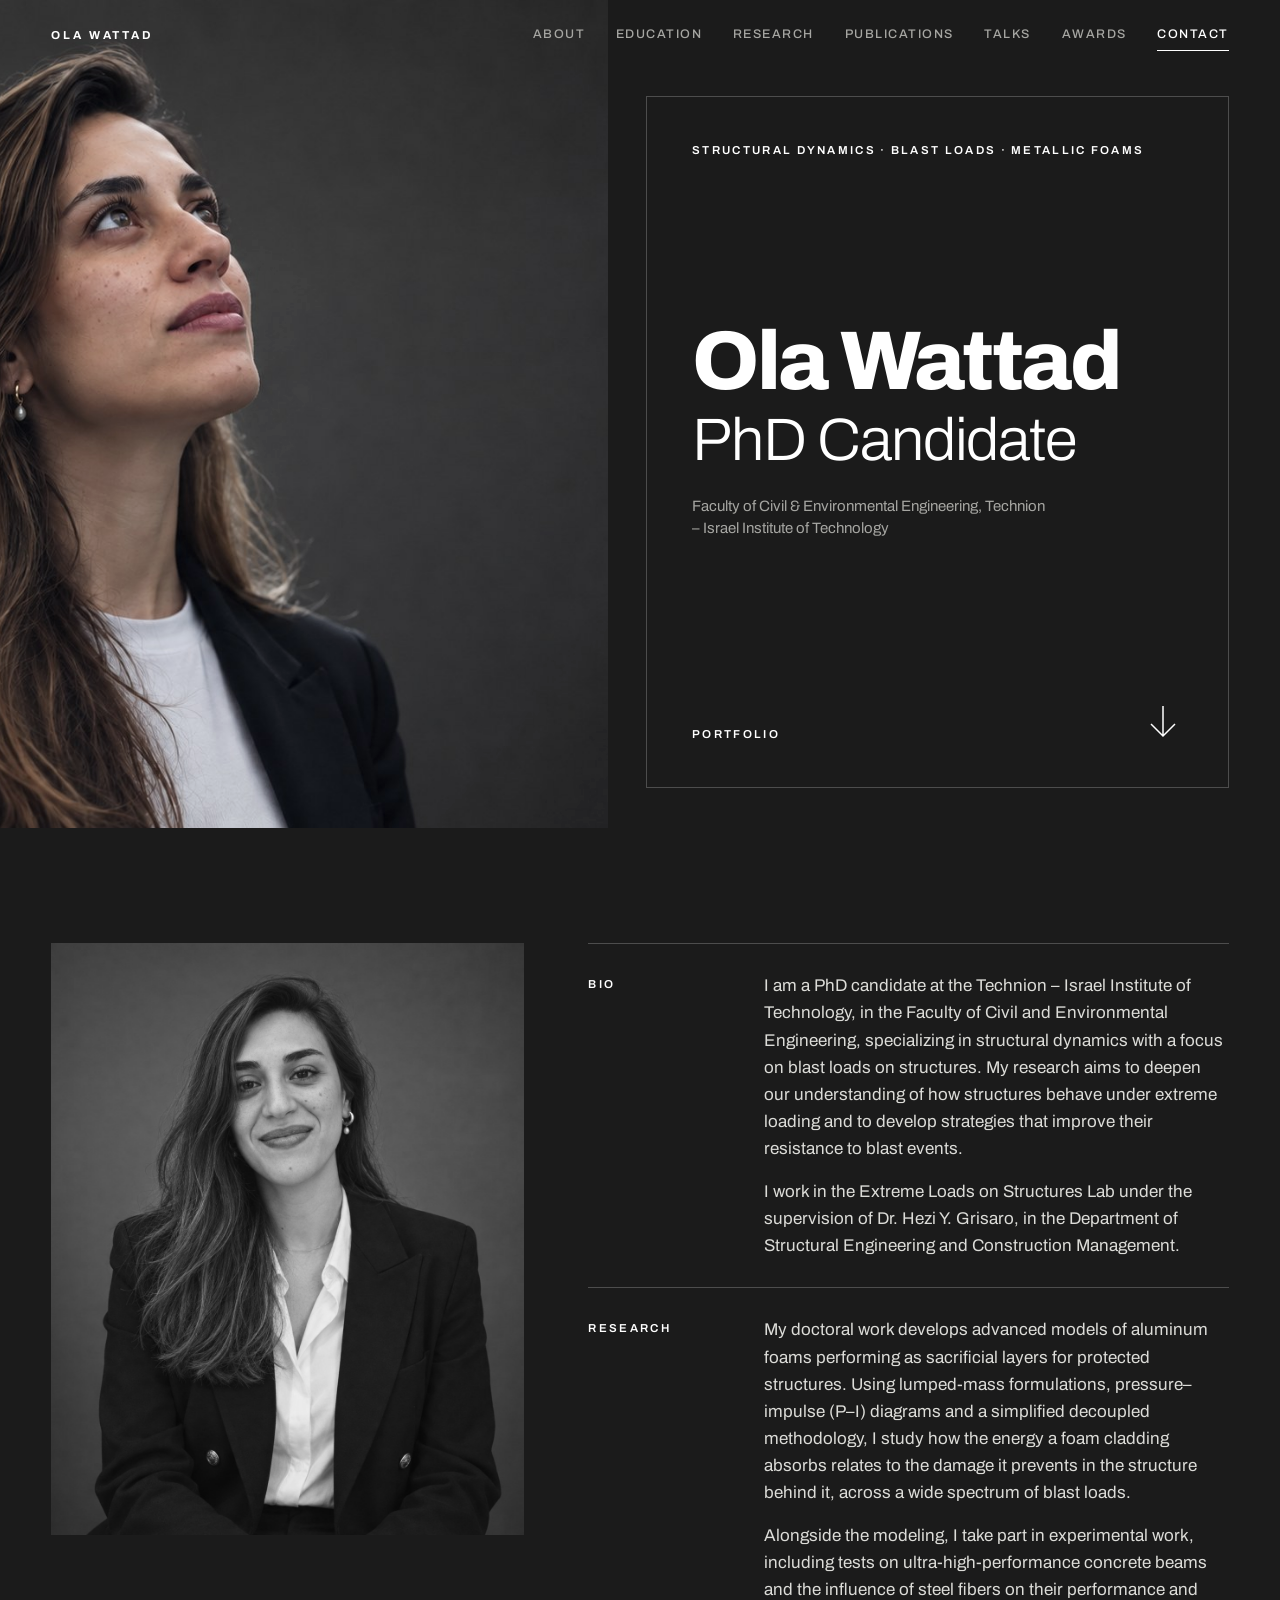
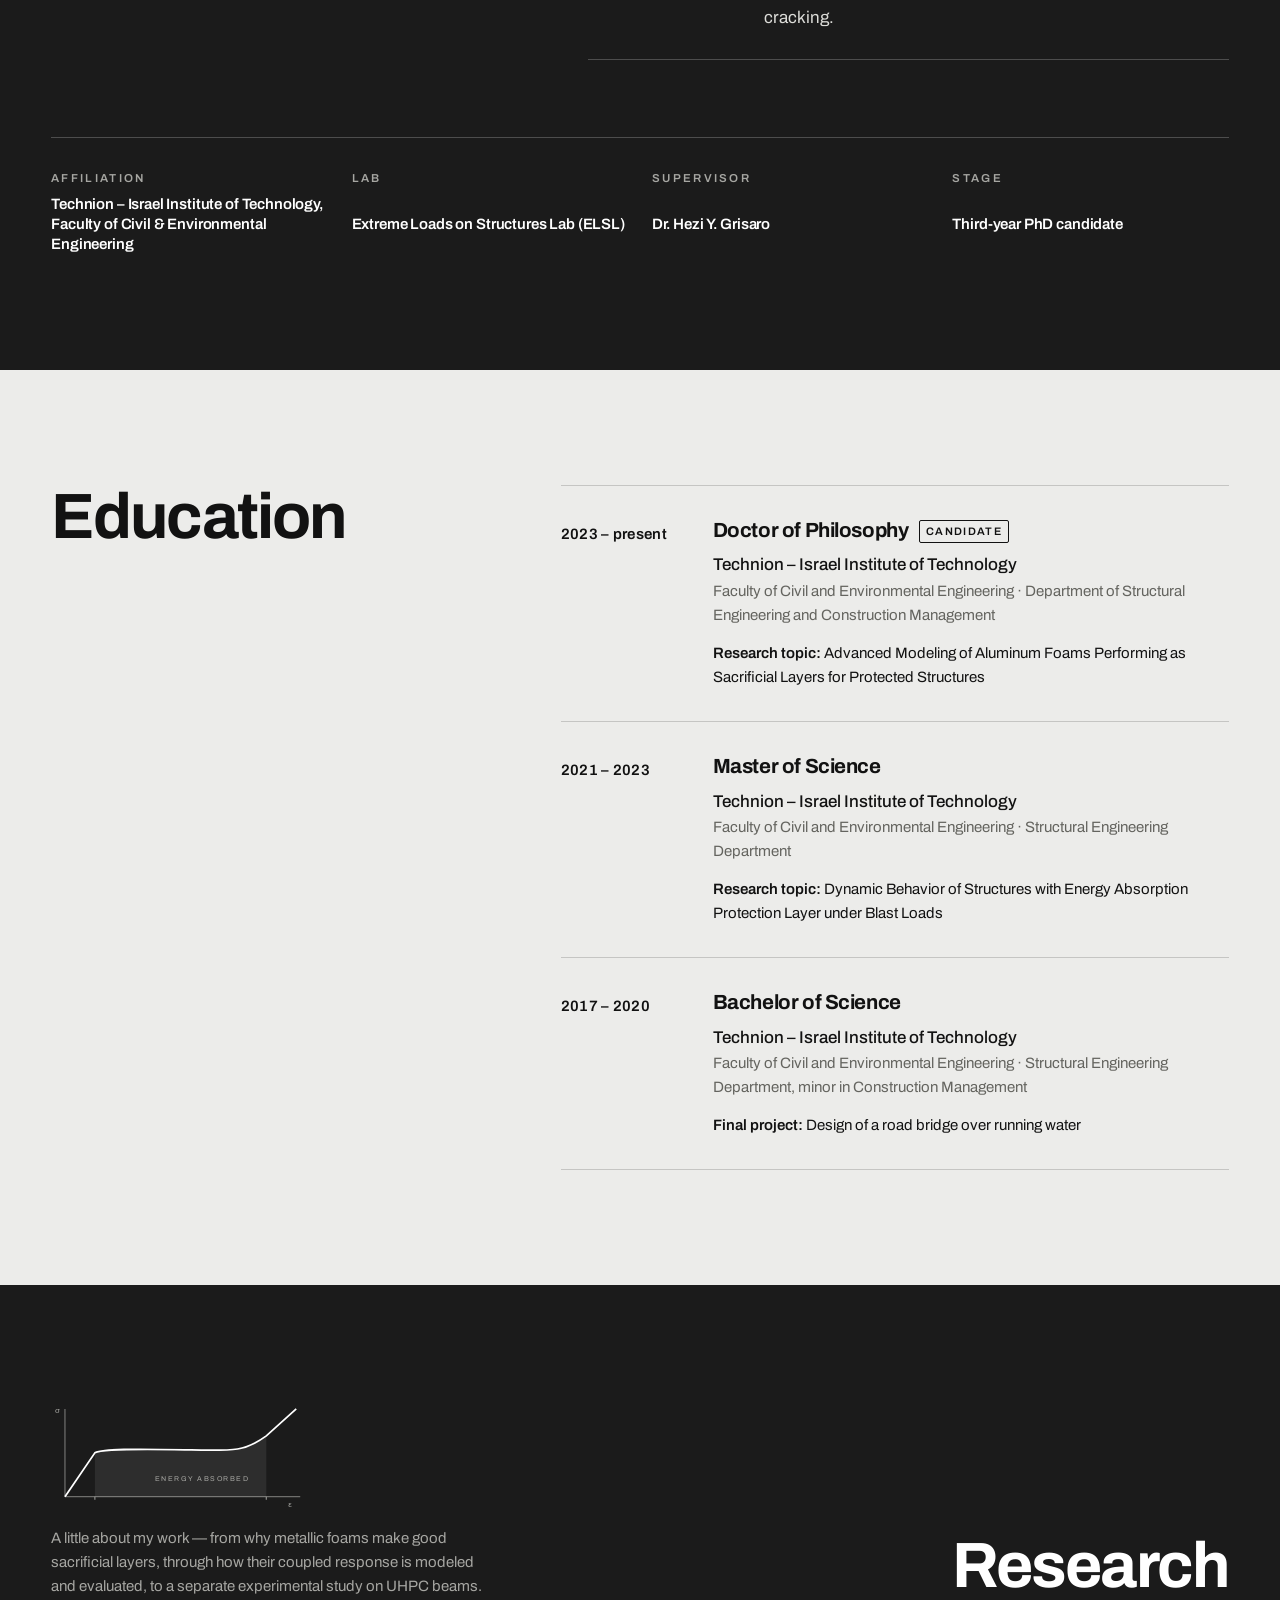
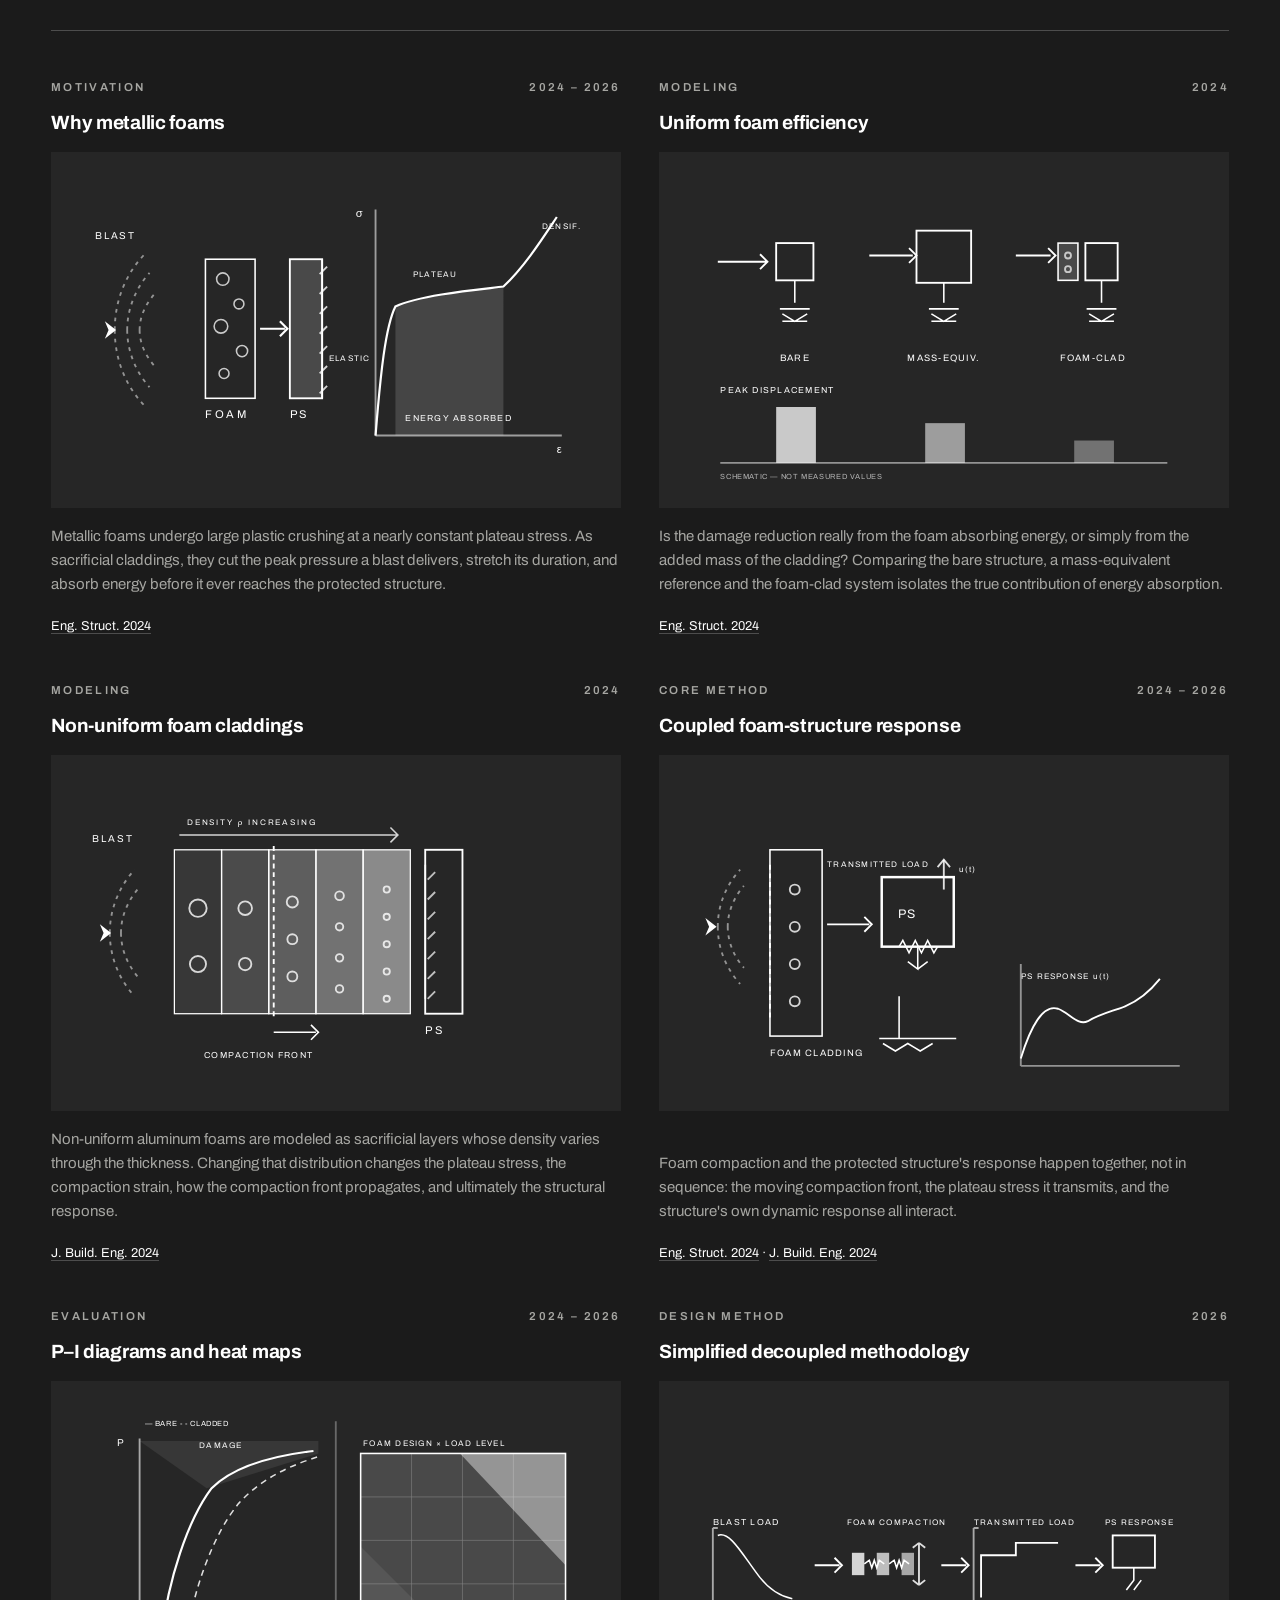
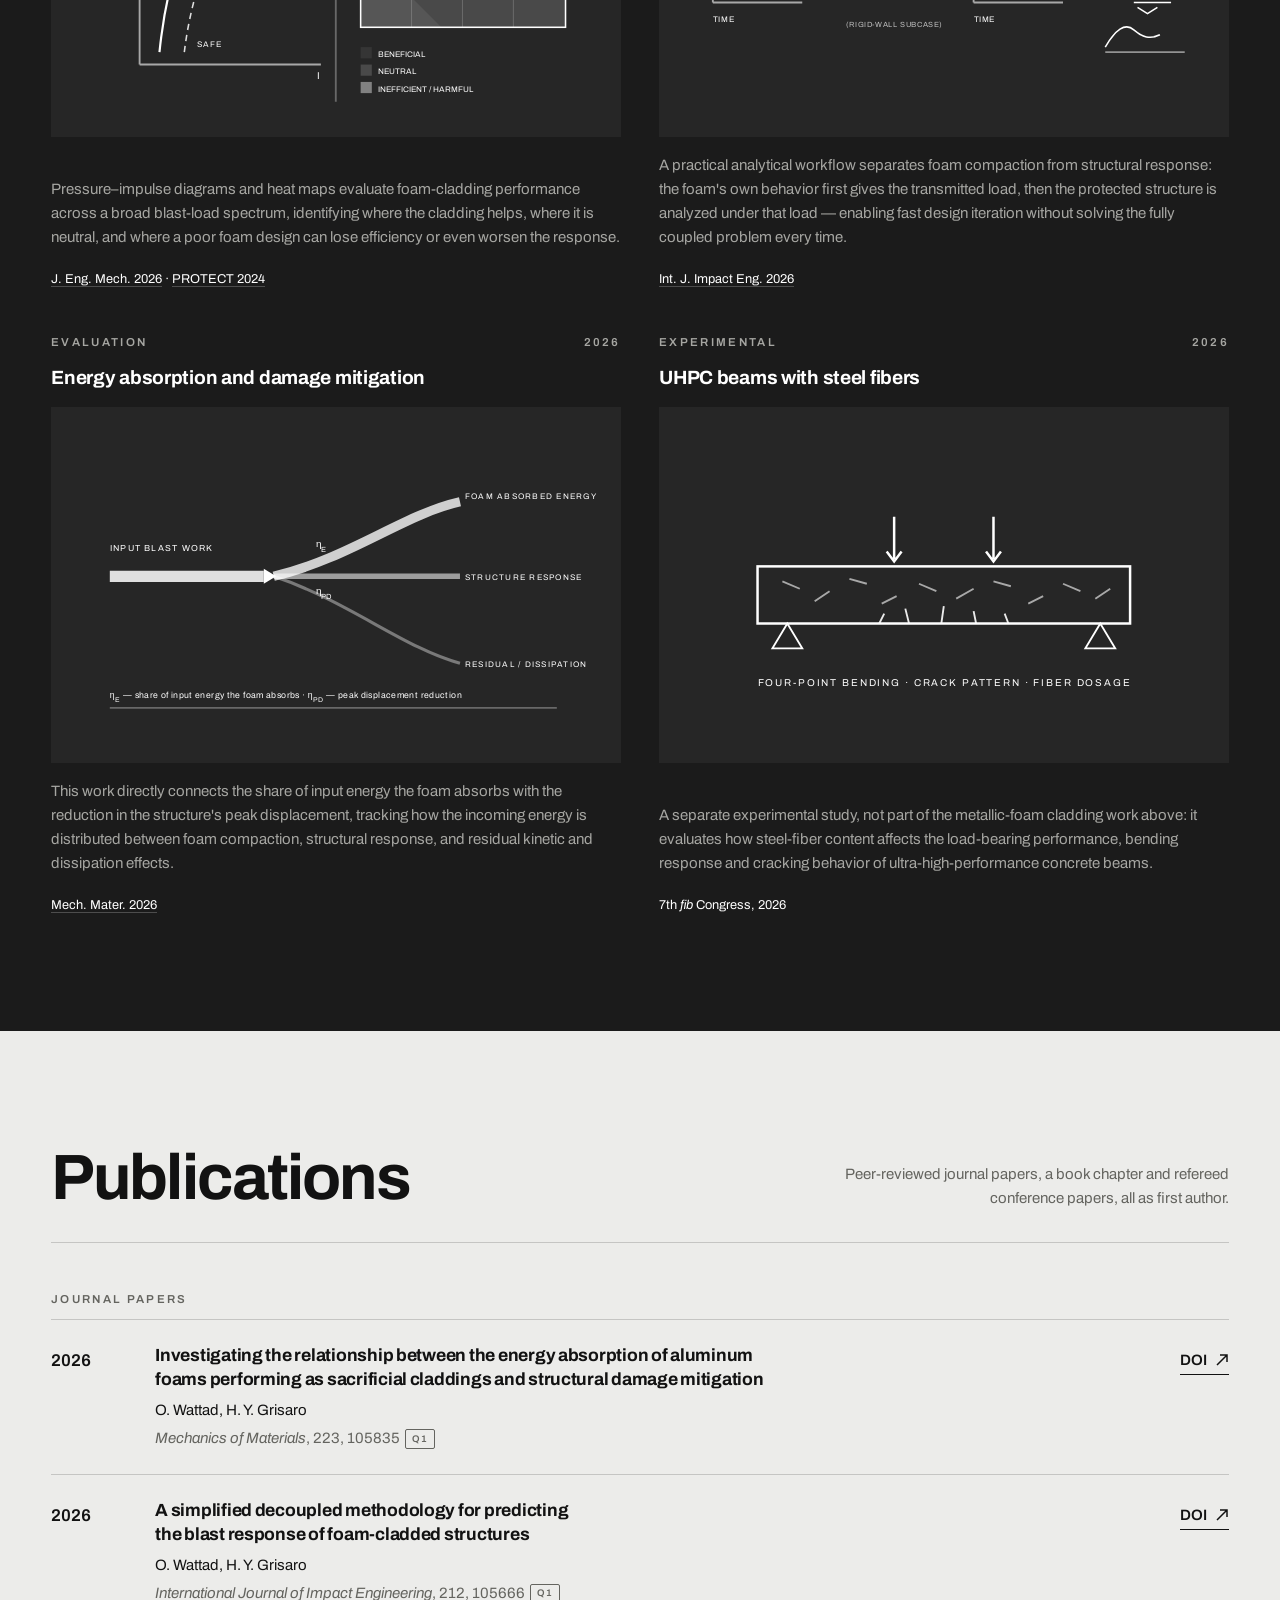
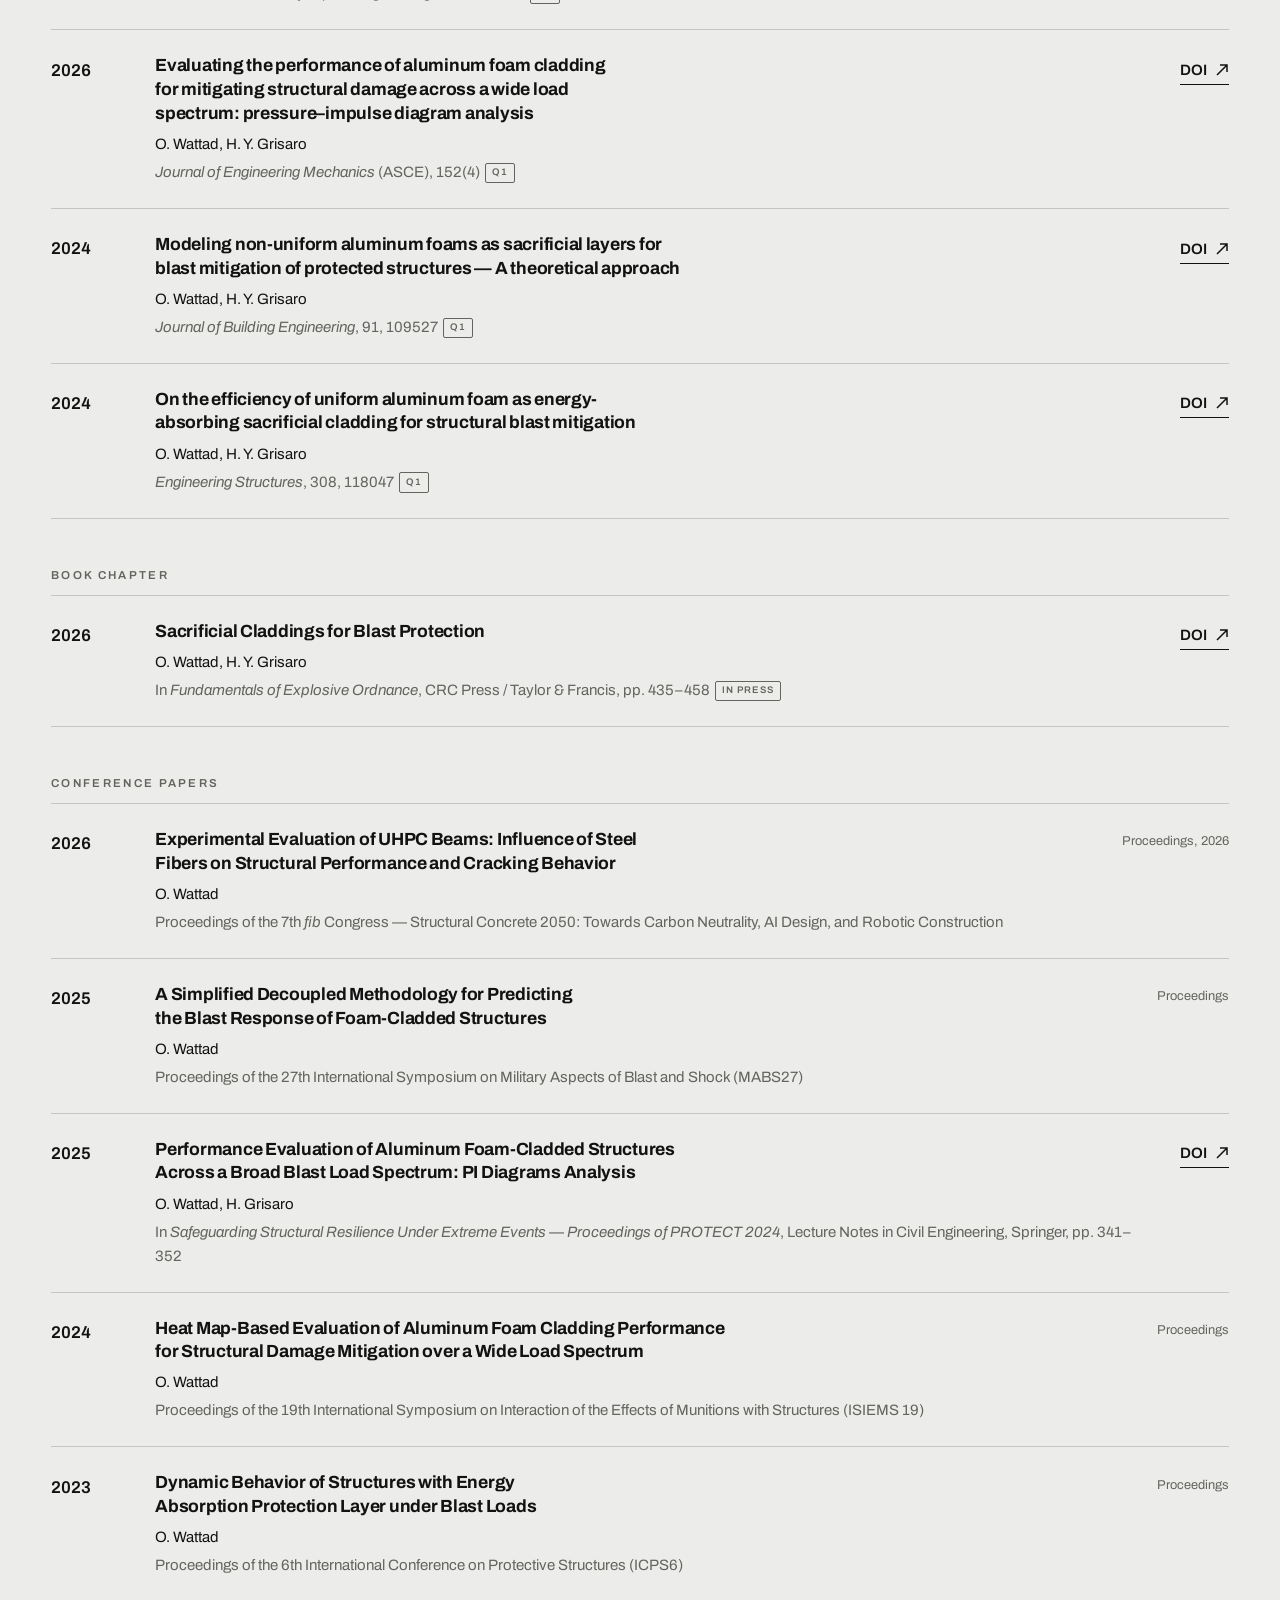
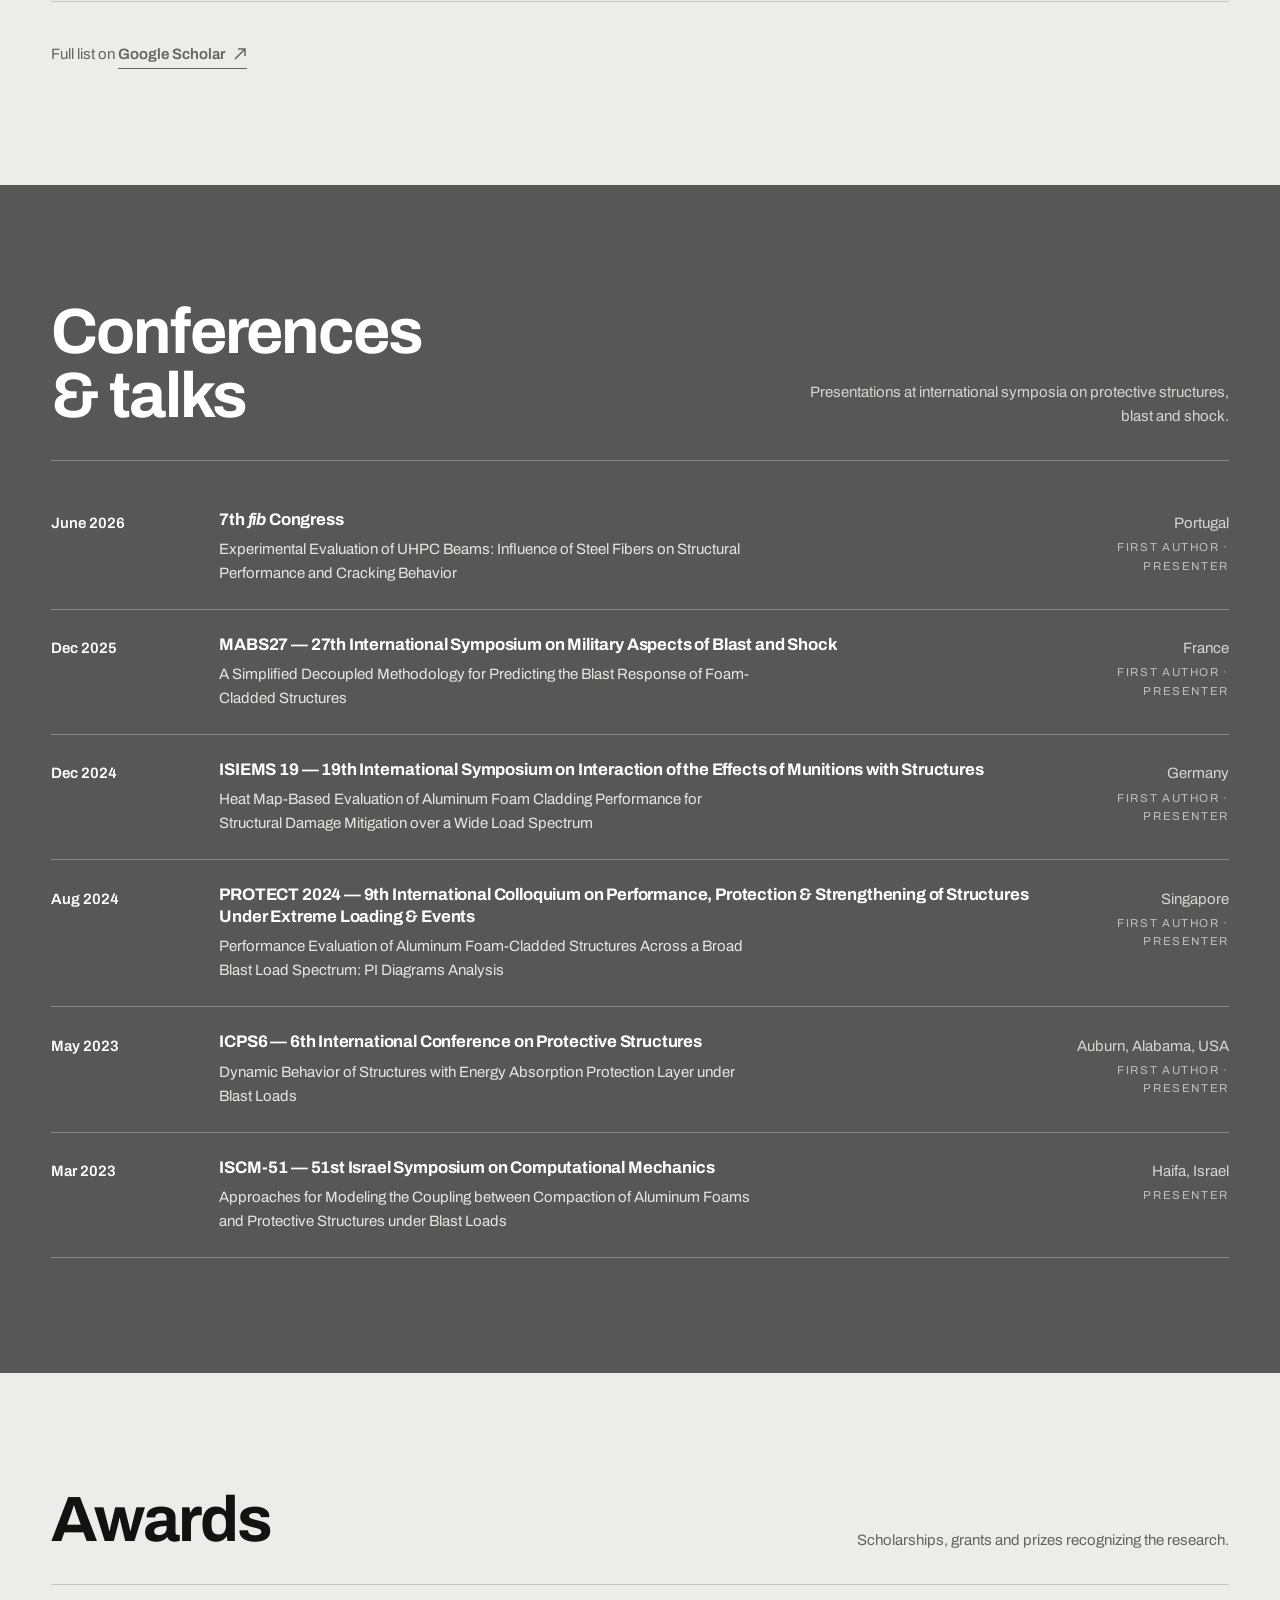
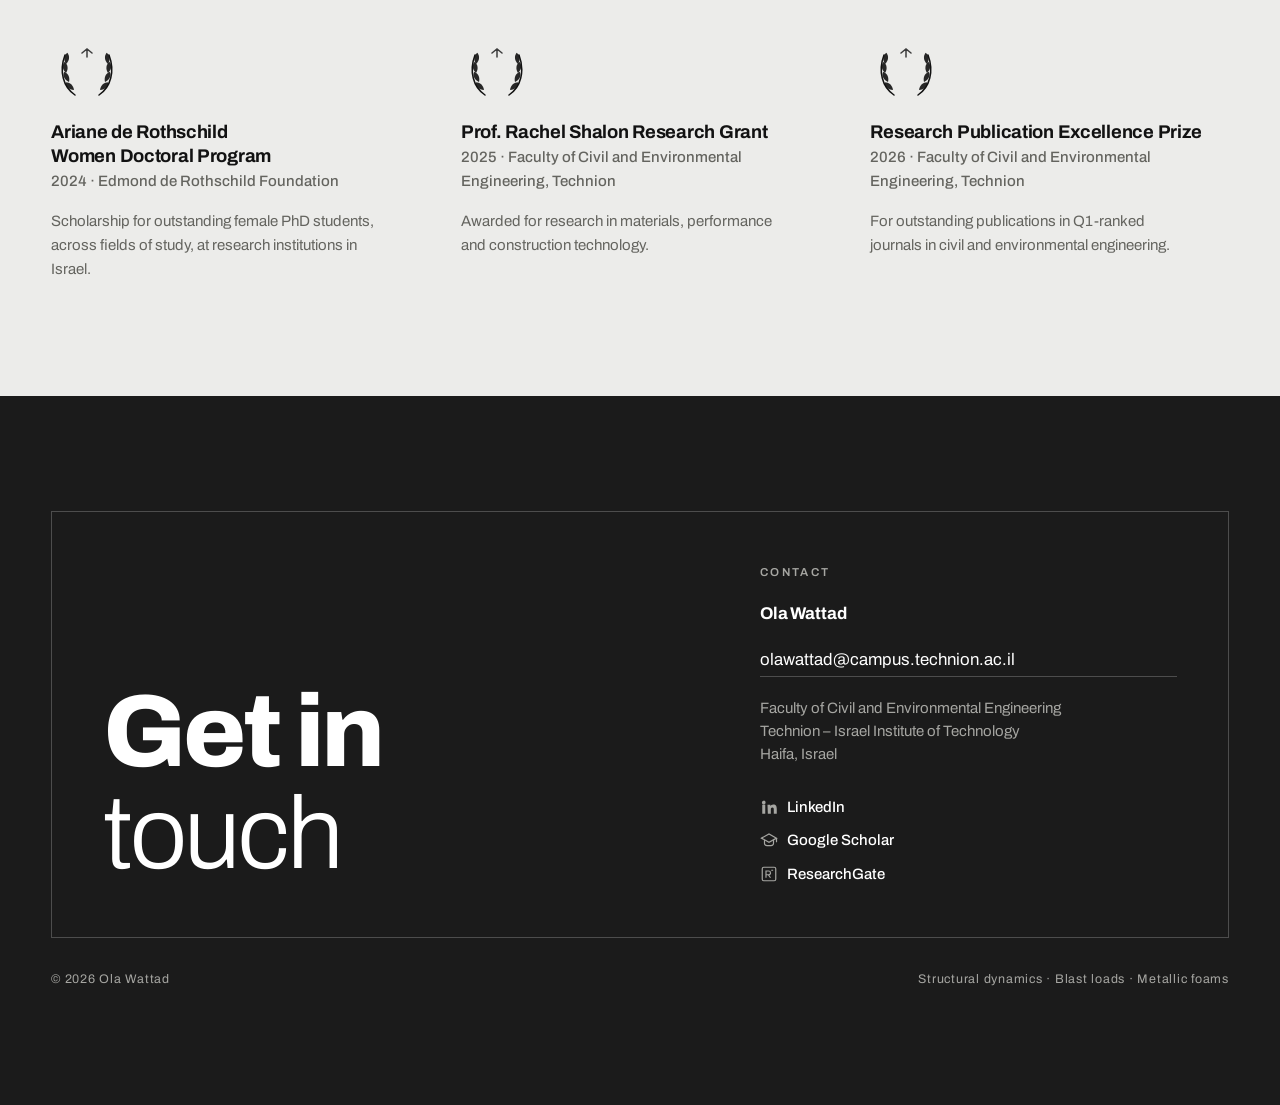
==== commit 55d3eb6e: "Update site (2026-09-15)" ====
--- a/index.html
+++ b/index.html
@@ -60,7 +60,7 @@
 <!-- ============================ HERO ============================ -->
 <section class="hero" aria-label="Introduction">
   <div class="hero-photo slot" data-label="Intro photo — drop assets/portrait-hero.jpg">
-    <img src="assets/portrait-hero.jpg" alt="Ola Wattad" data-slot>
+    <img src="assets/portrait-hero.jpg" alt="Isometric line drawing of a foam-clad structural frame under blast loading" data-slot>
   </div>
   <div class="hero-panel">
     <div class="hero-frame">
@@ -539,9 +539,9 @@
         <div>
           <h3>Experimental Evaluation of UHPC Beams: Influence of Steel Fibers on Structural Performance and Cracking Behavior</h3>
           <p class="authors">O. Wattad</p>
-          <p class="venue">Proceedings of the 7th <em>fib</em> Congress — Structural Concrete 2026: Towards Carbon Neutrality, AI Design, and Robotic Construction</p>
-        </div>
-        <span class="doi pending">Forthcoming</span>
+          <p class="venue">Proceedings of the 7th <em>fib</em> Congress — Structural Concrete 2050: Towards Carbon Neutrality, AI Design, and Robotic Construction</p>
+        </div>
+        <span class="doi pending">Proceedings, 2026</span>
       </article>
       <article class="pub">
         <p class="year">2025</p>
@@ -596,7 +596,7 @@
       <article class="talk">
         <p class="when">June 2026</p>
         <div>
-          <p class="event">7th <i>fib</i> Congress <span class="chip">Upcoming</span></p>
+          <p class="event">7th <i>fib</i> Congress</p>
           <p class="title">Experimental Evaluation of UHPC Beams: Influence of Steel Fibers on Structural Performance and Cracking Behavior</p>
         </div>
         <p class="where">Portugal<small>First author · presenter</small></p>
--- a/styles.css
+++ b/styles.css
@@ -183,7 +183,7 @@
 }
 .hero-photo { position: relative; overflow: hidden; background: var(--ink-2); min-height: 420px; }
 /* landscape portrait, subject on the left third: keep her in frame as the column narrows */
-.hero-photo img { width: 100%; height: 100%; object-fit: cover; object-position: 22% 40%; filter: saturate(0.85) contrast(1.04); }
+.hero-photo img { width: 100%; height: 100%; object-fit: cover; object-position: 50% 50%; filter: saturate(0.85) contrast(1.04); }
 .hero-panel {
   display: flex; align-items: stretch;
   padding: calc(var(--nav-h) + 1.5rem) var(--gutter) 2.5rem clamp(1.25rem, 3vw, 3rem);
@@ -217,7 +217,7 @@
 @media (max-width: 820px) {
   .hero { grid-template-columns: 1fr; min-height: 0; }
   .hero-photo { order: 2; aspect-ratio: 4 / 3; min-height: 0; }
-  .hero-photo img { object-position: 15% 40%; }
+  .hero-photo img { object-position: 50% 50%; }
   .hero-panel { order: 1; padding: calc(var(--nav-h) + 1rem) var(--gutter) 1.5rem; }
   .hero-frame { min-height: 62vh; }
 }
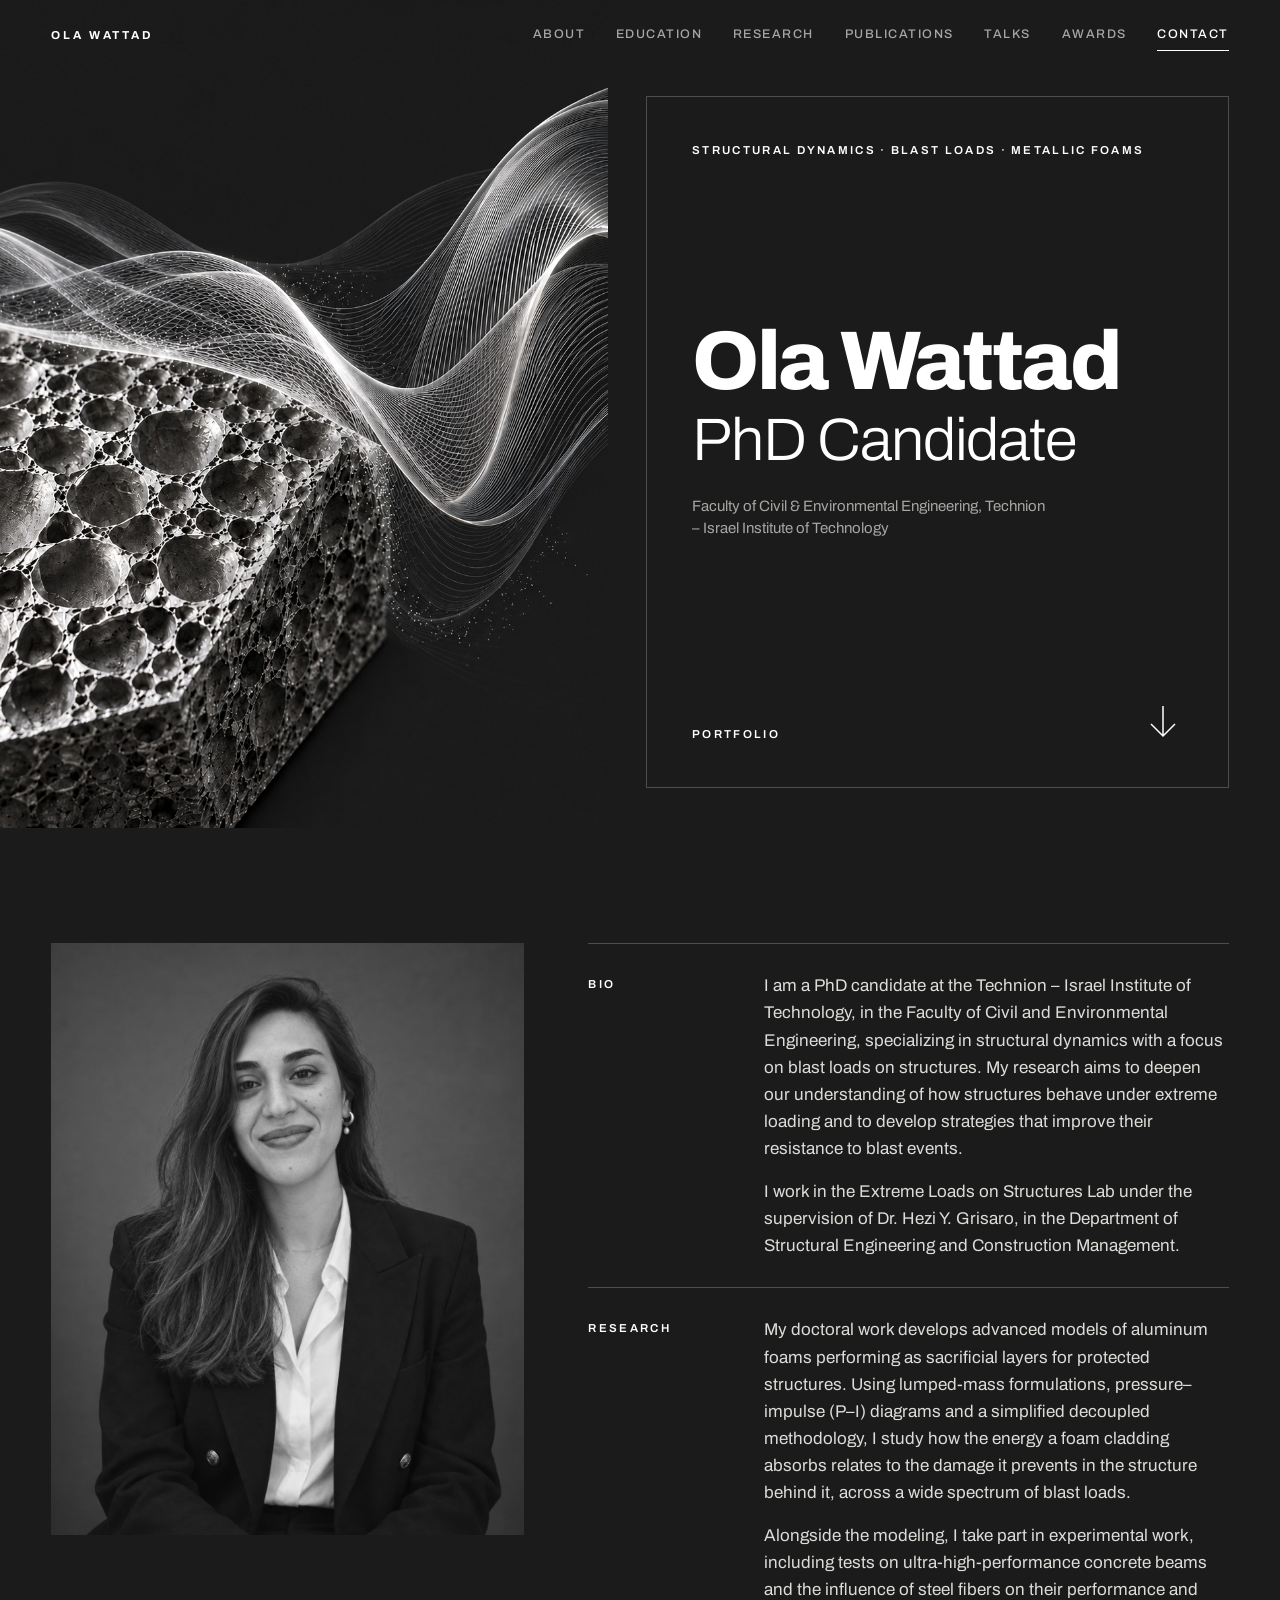
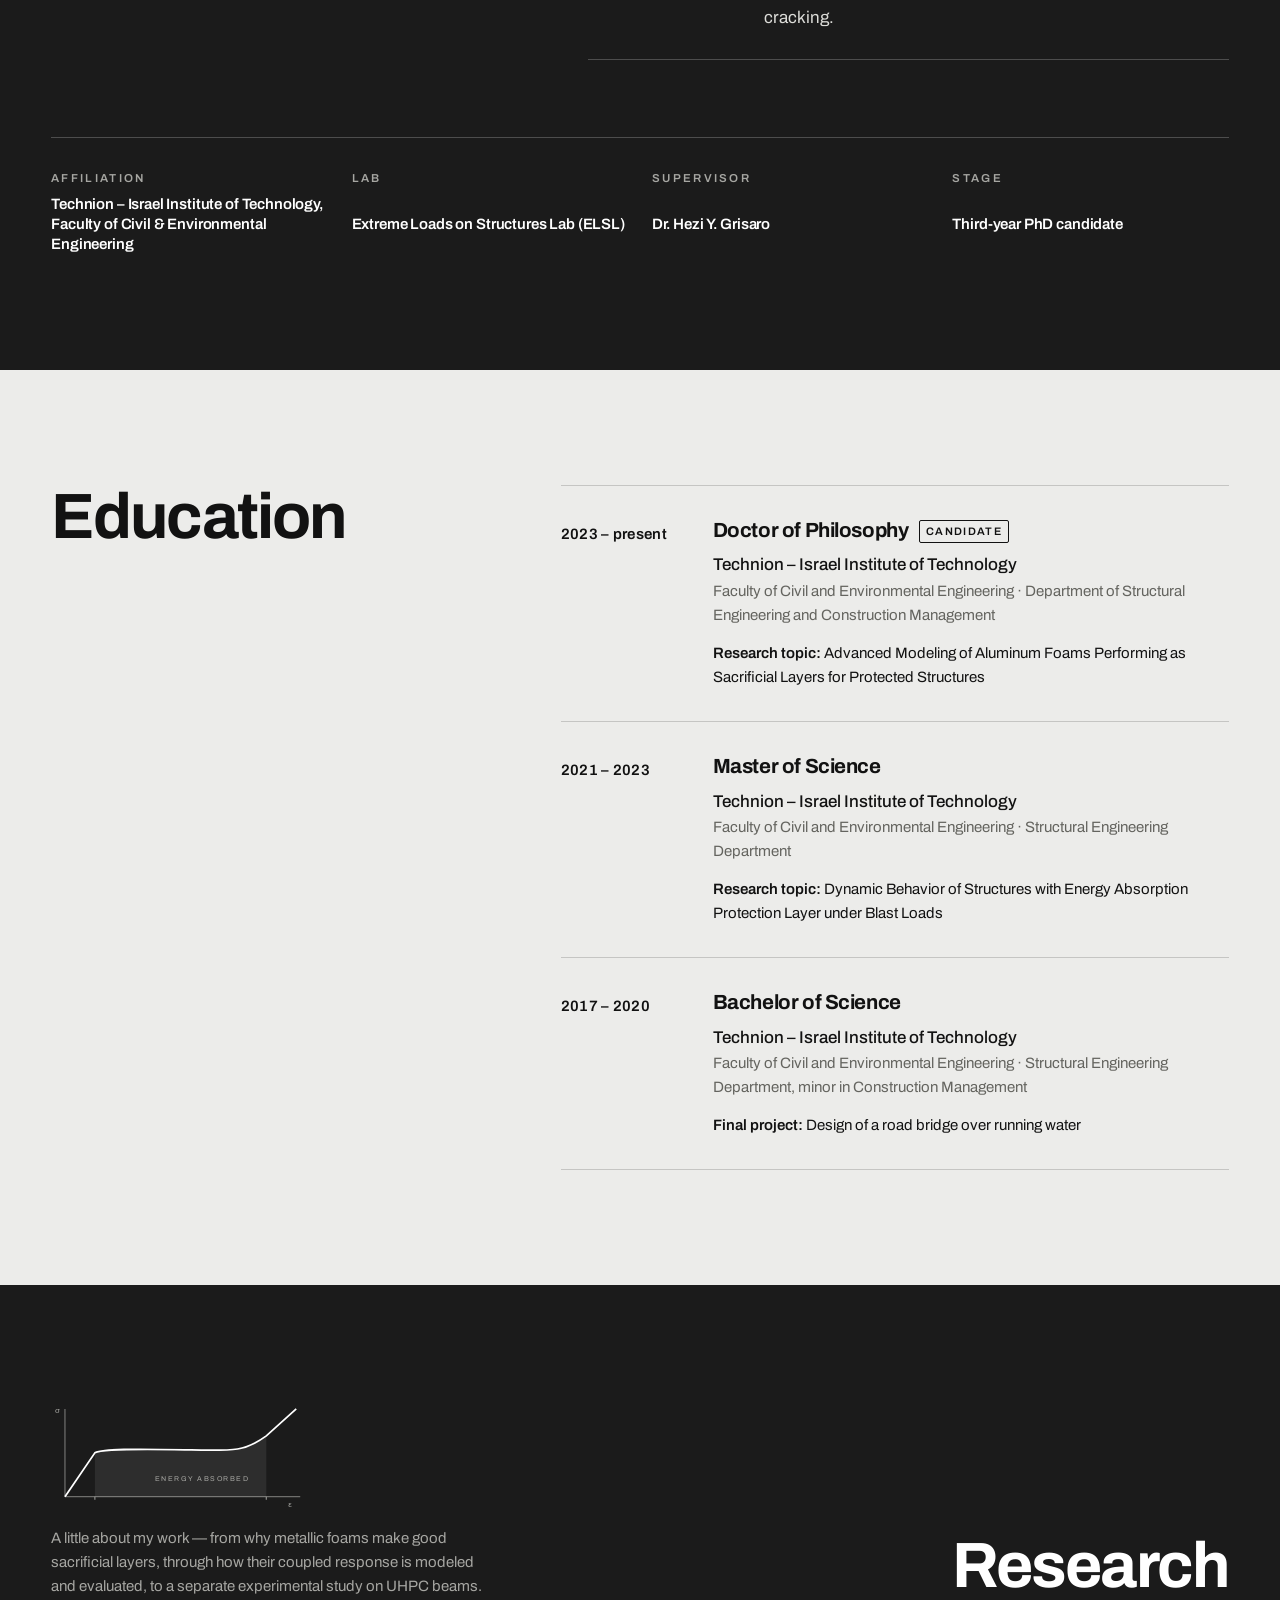
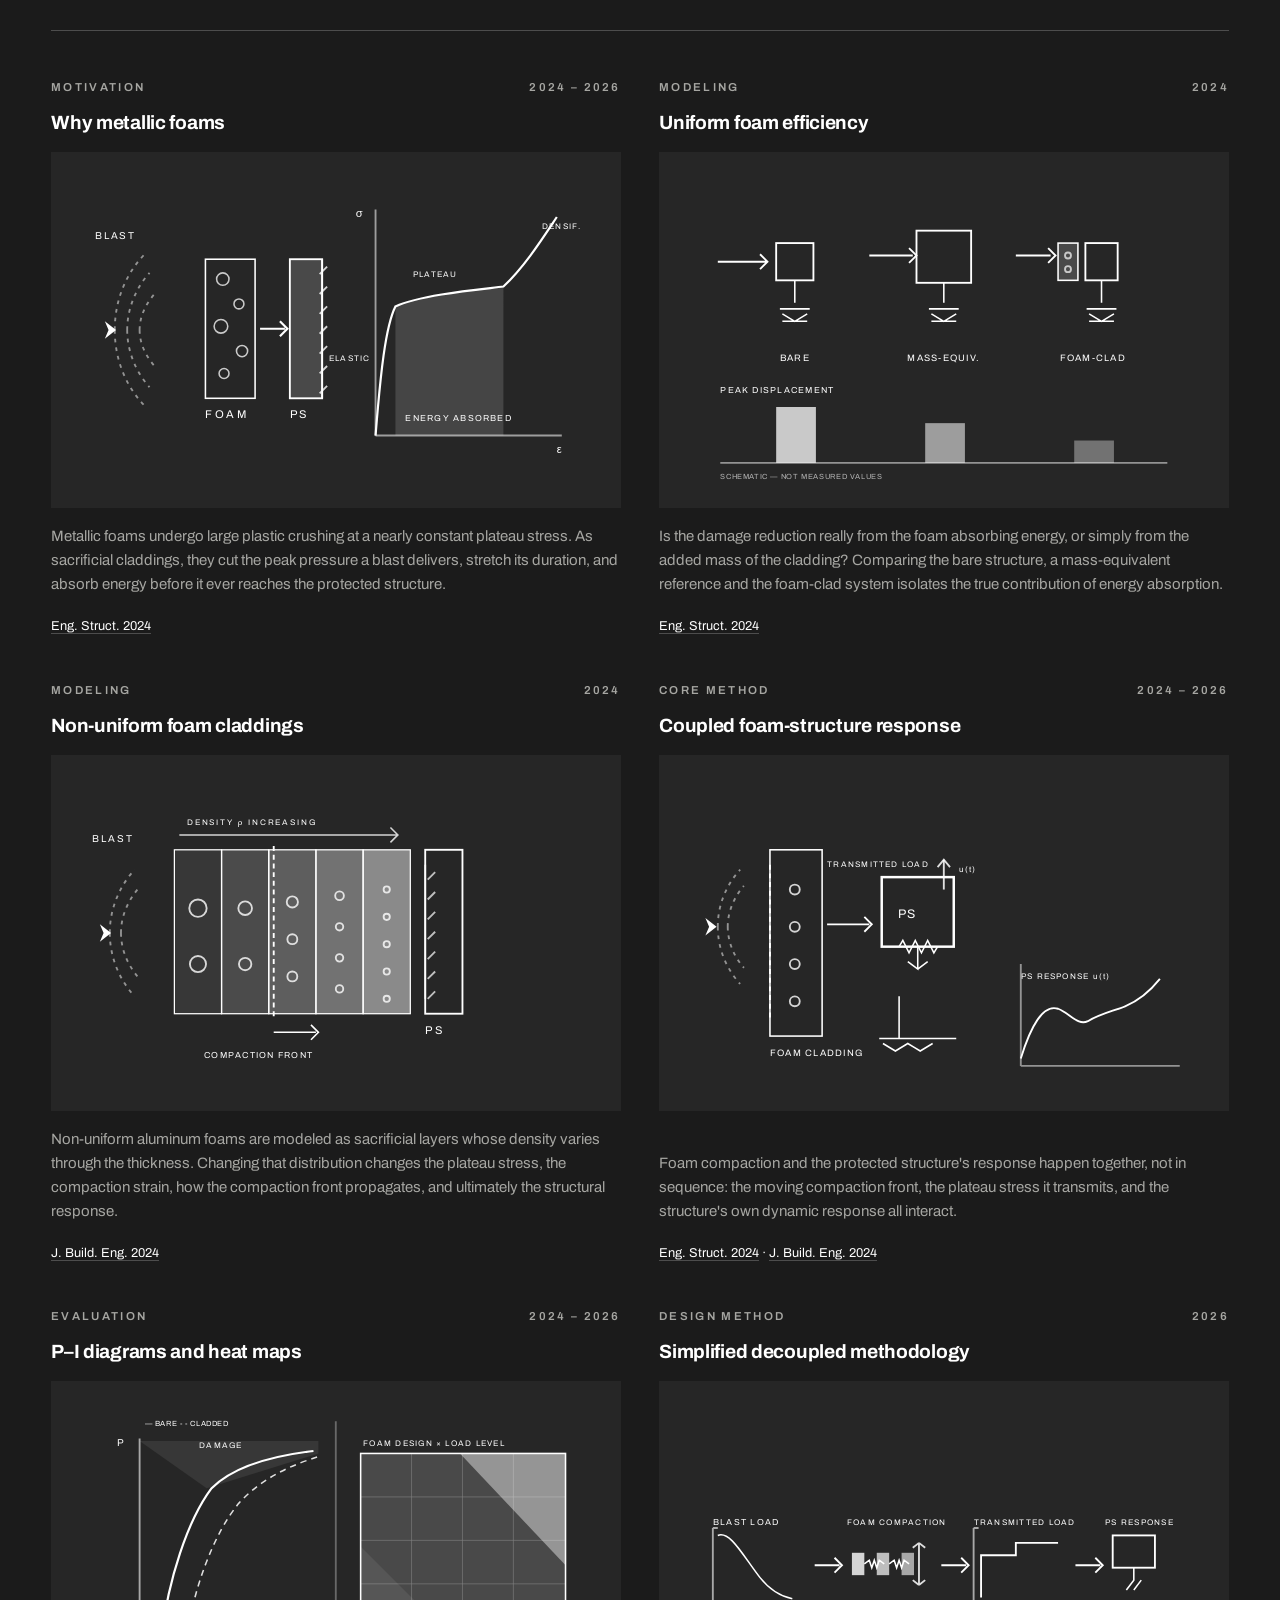
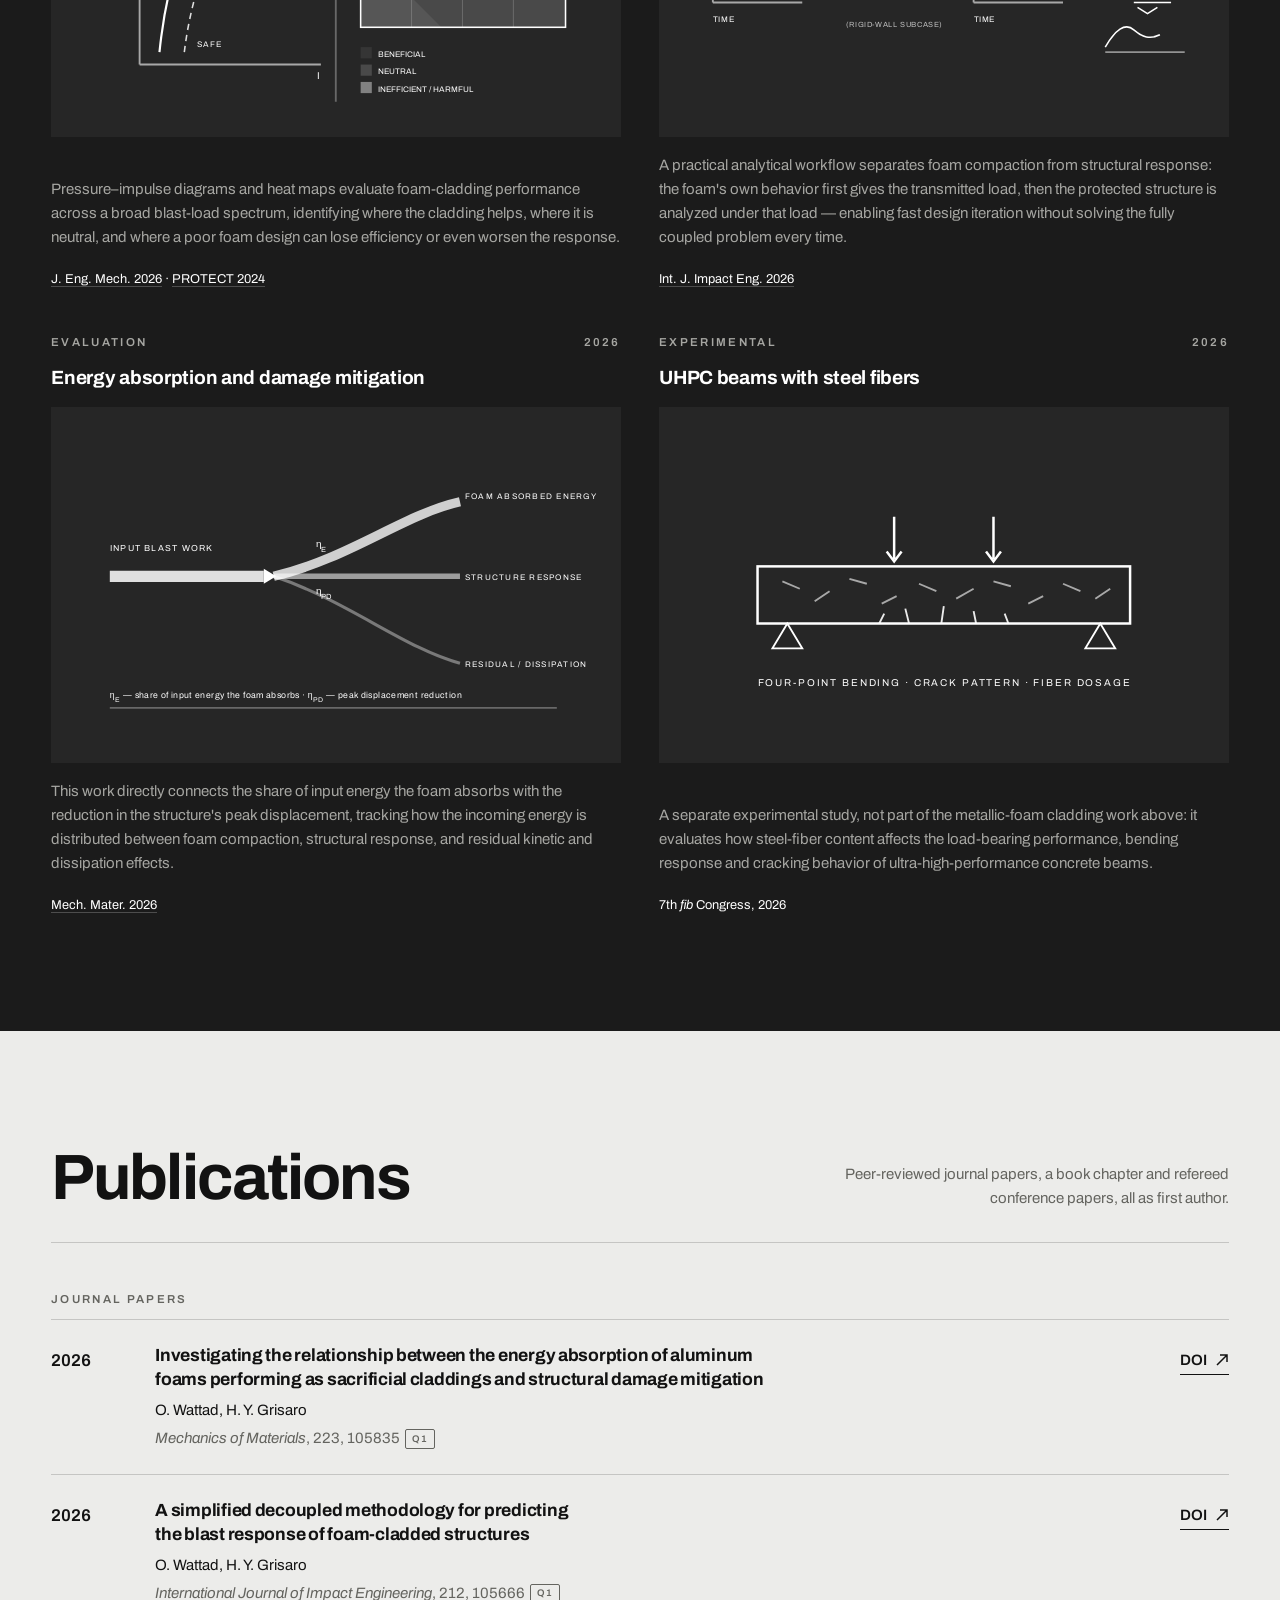
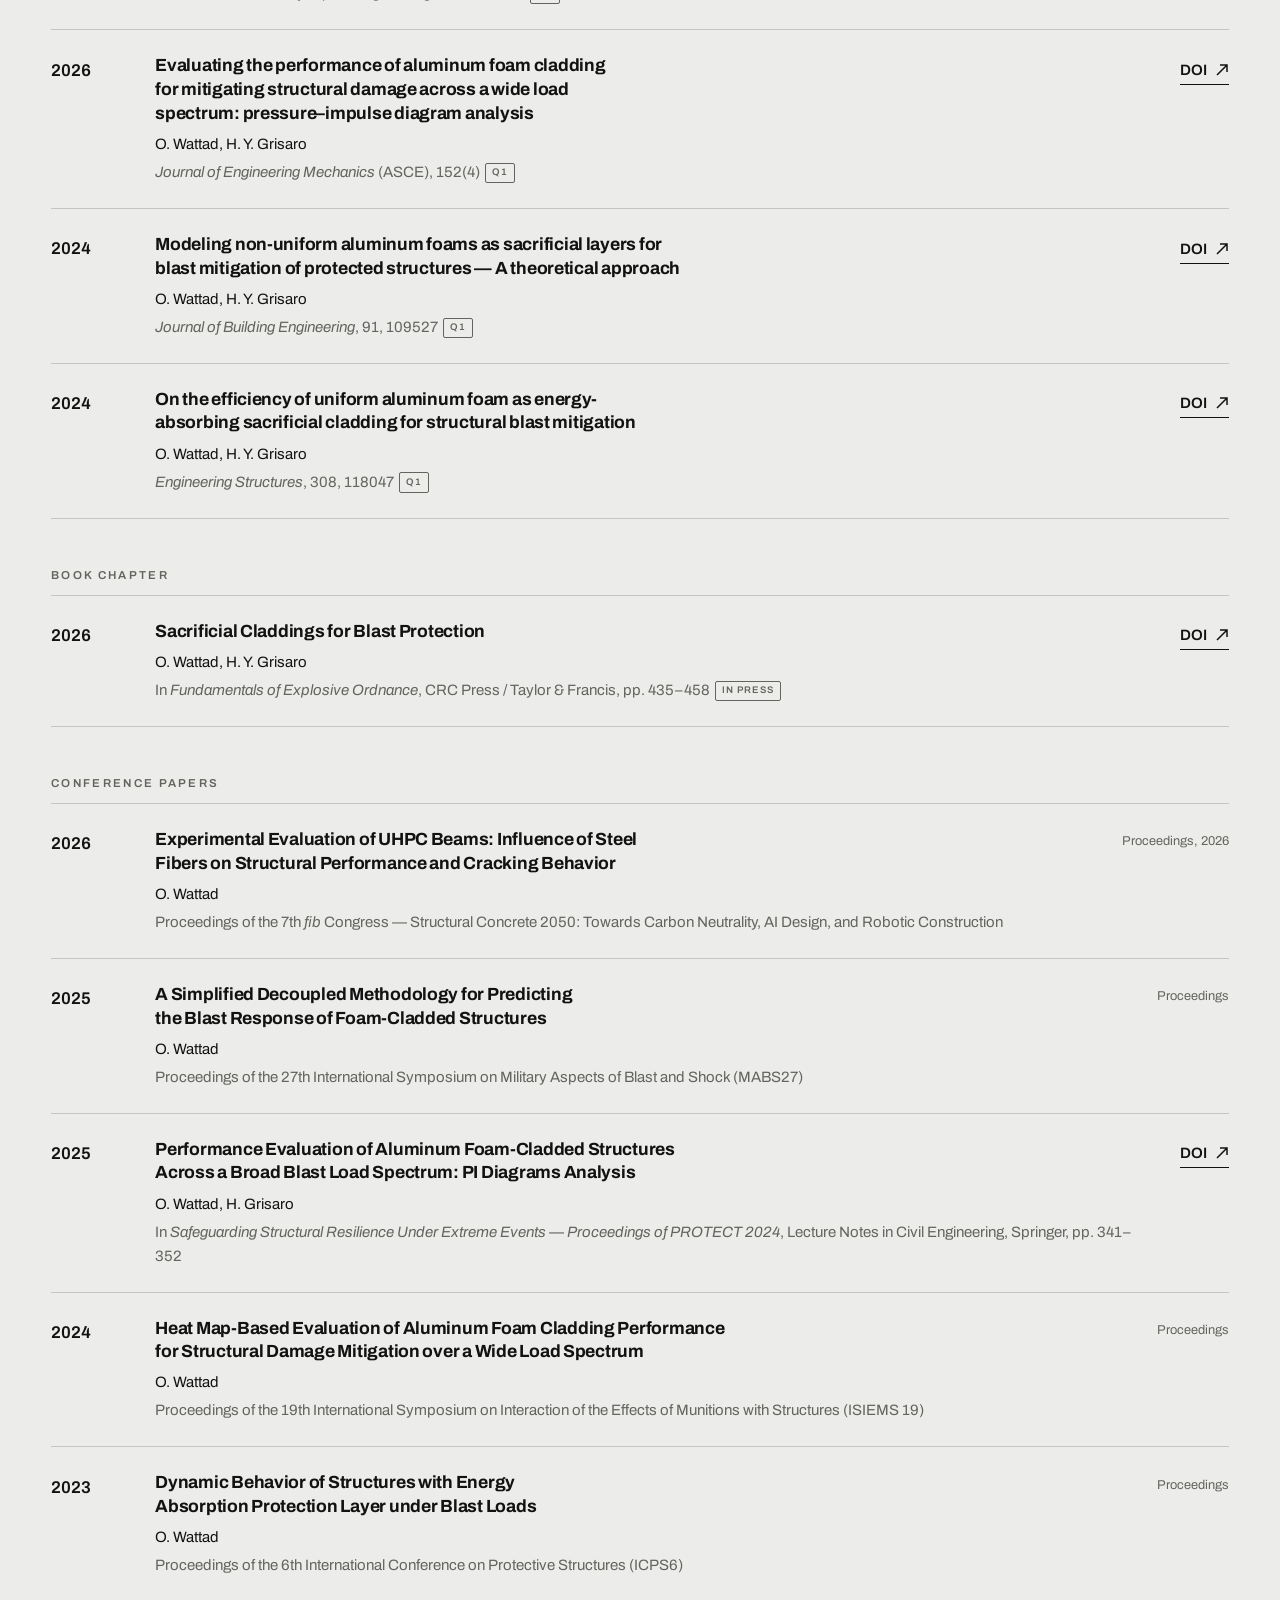
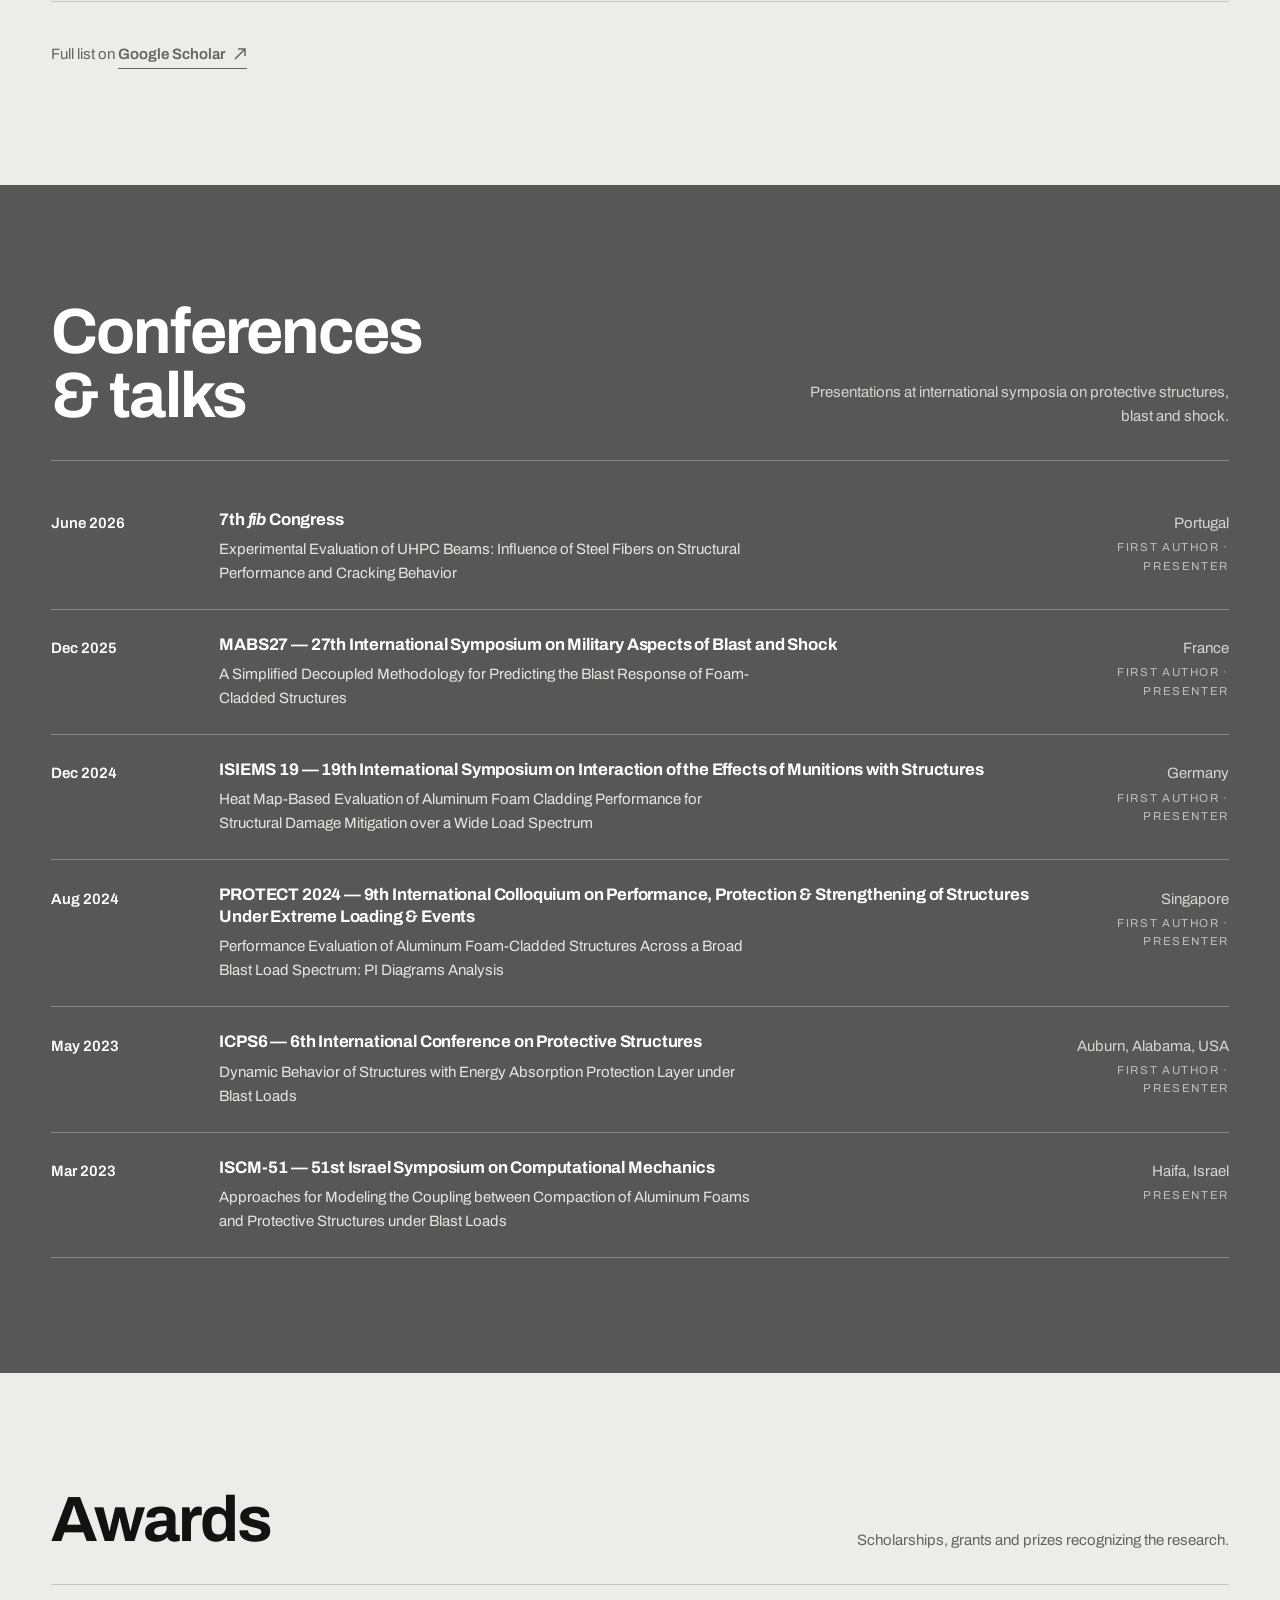
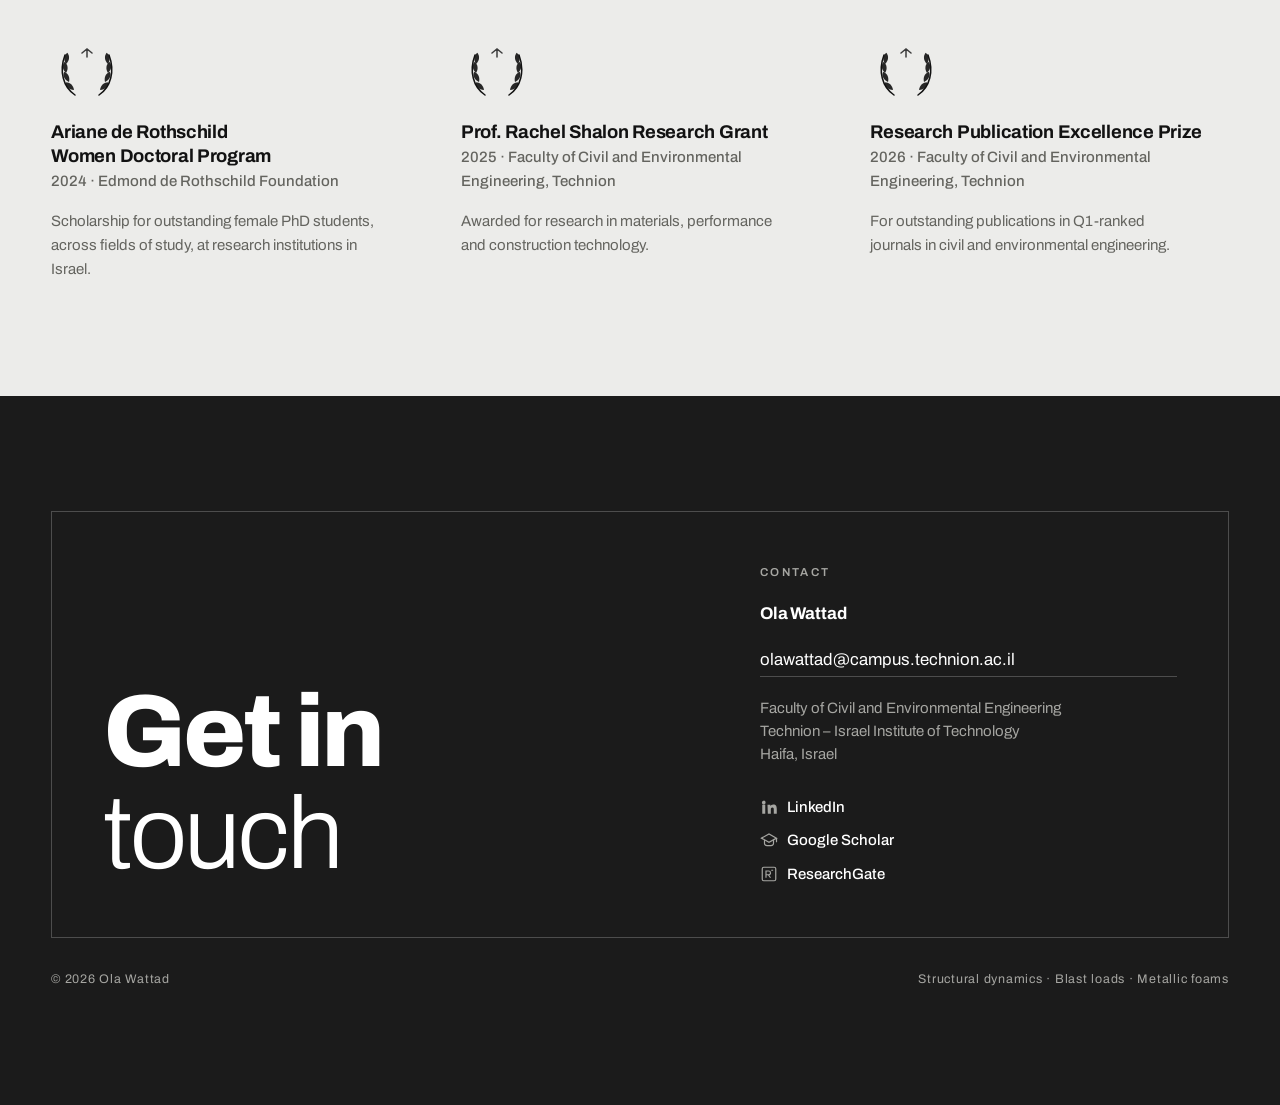
==== commit 5697e513: "Update index.html" ====
--- a/index.html
+++ b/index.html
@@ -60,7 +60,7 @@
 <!-- ============================ HERO ============================ -->
 <section class="hero" aria-label="Introduction">
   <div class="hero-photo slot" data-label="Intro photo — drop assets/portrait-hero.jpg">
-    <img src="assets/portrait-hero.jpg" alt="Isometric line drawing of a foam-clad structural frame under blast loading" data-slot>
+    <img src="assets/portrait-hero.jpg" alt="Stylized render of an aluminum foam block with a flowing wave mesh" data-slot>
   </div>
   <div class="hero-panel">
     <div class="hero-frame">
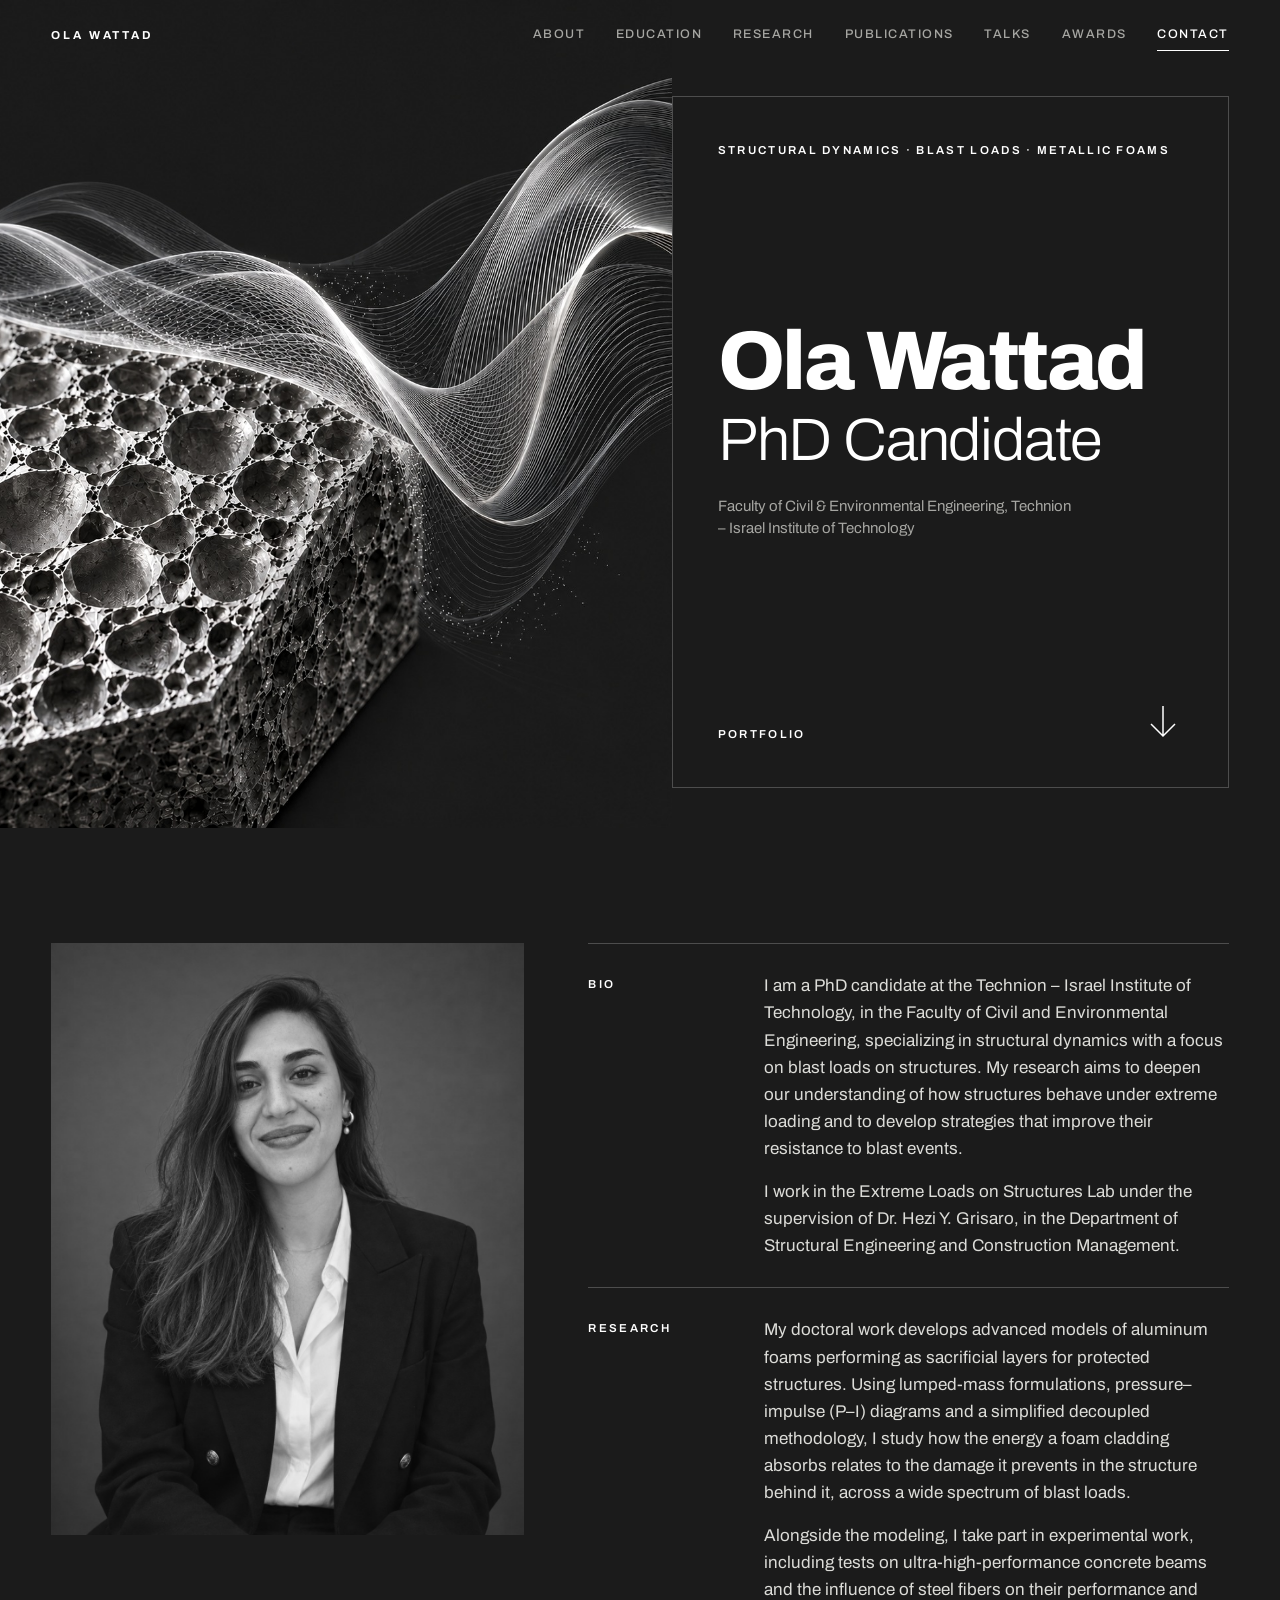
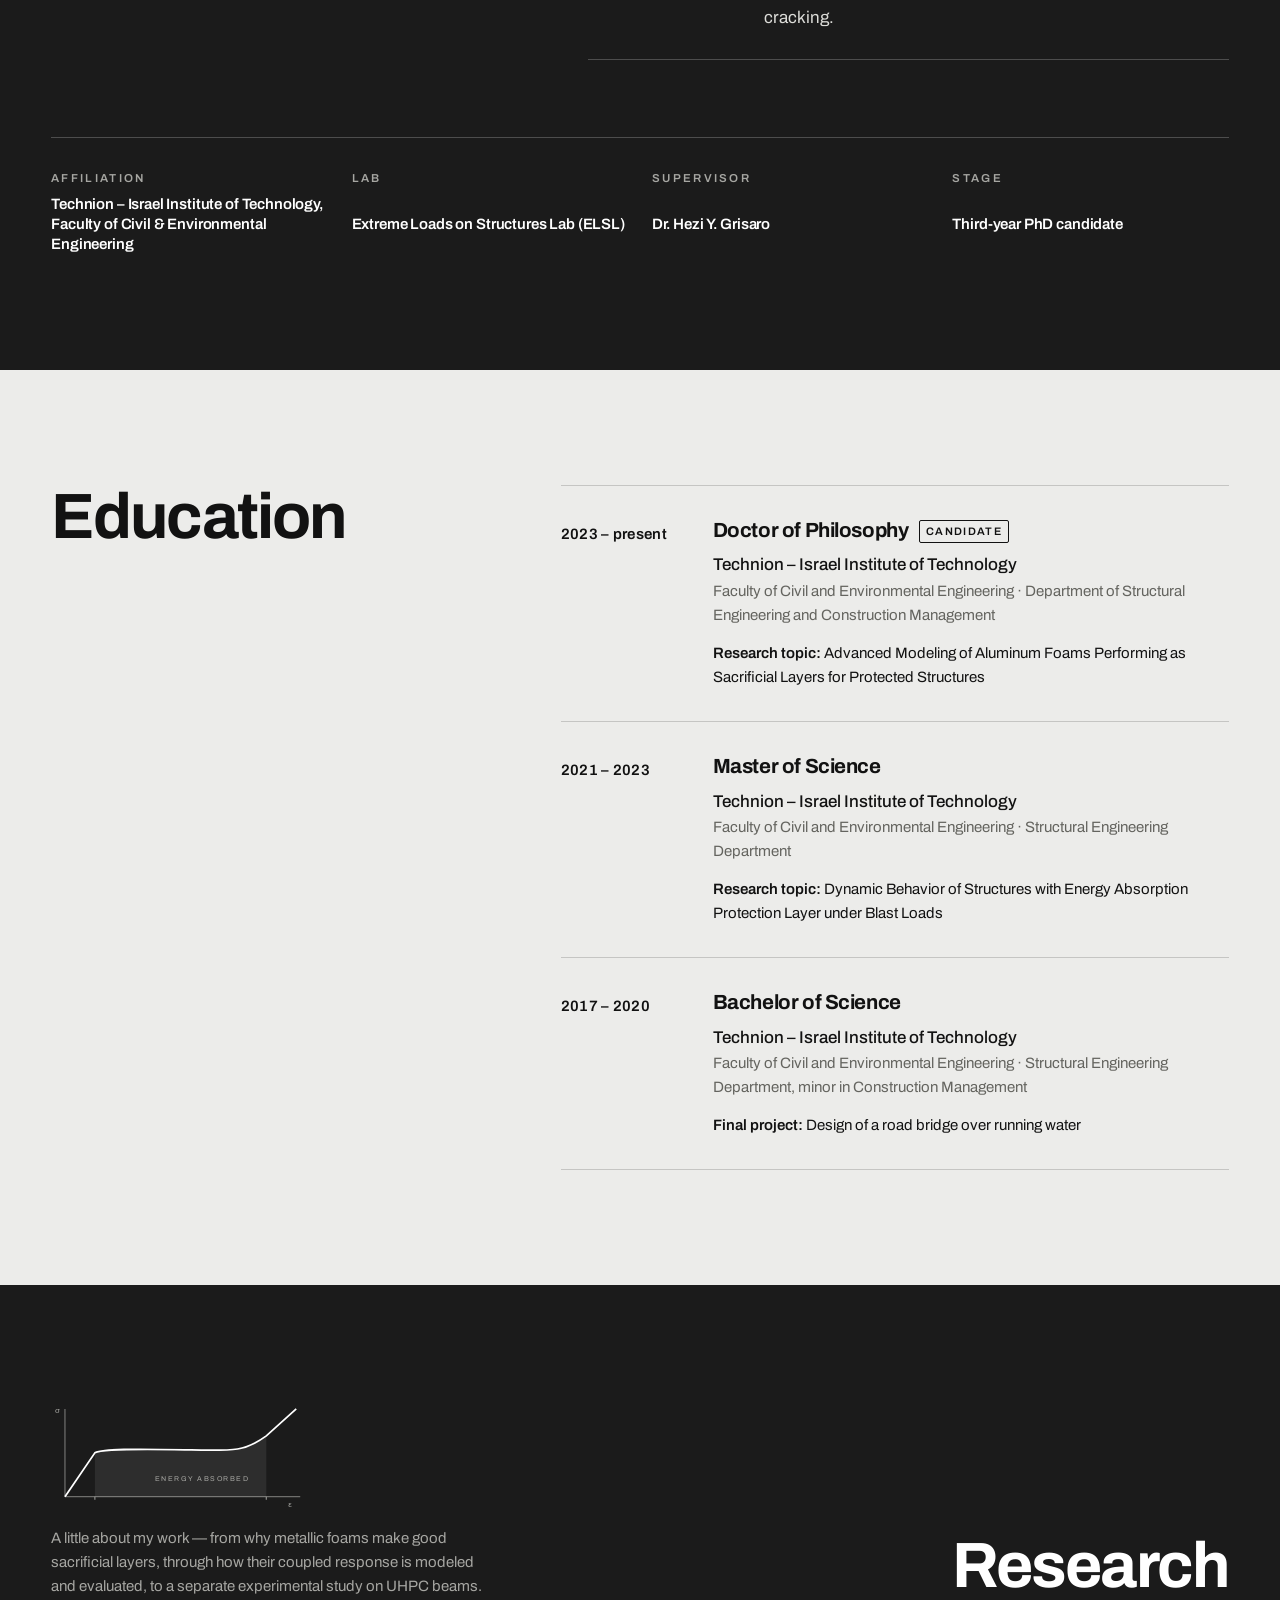
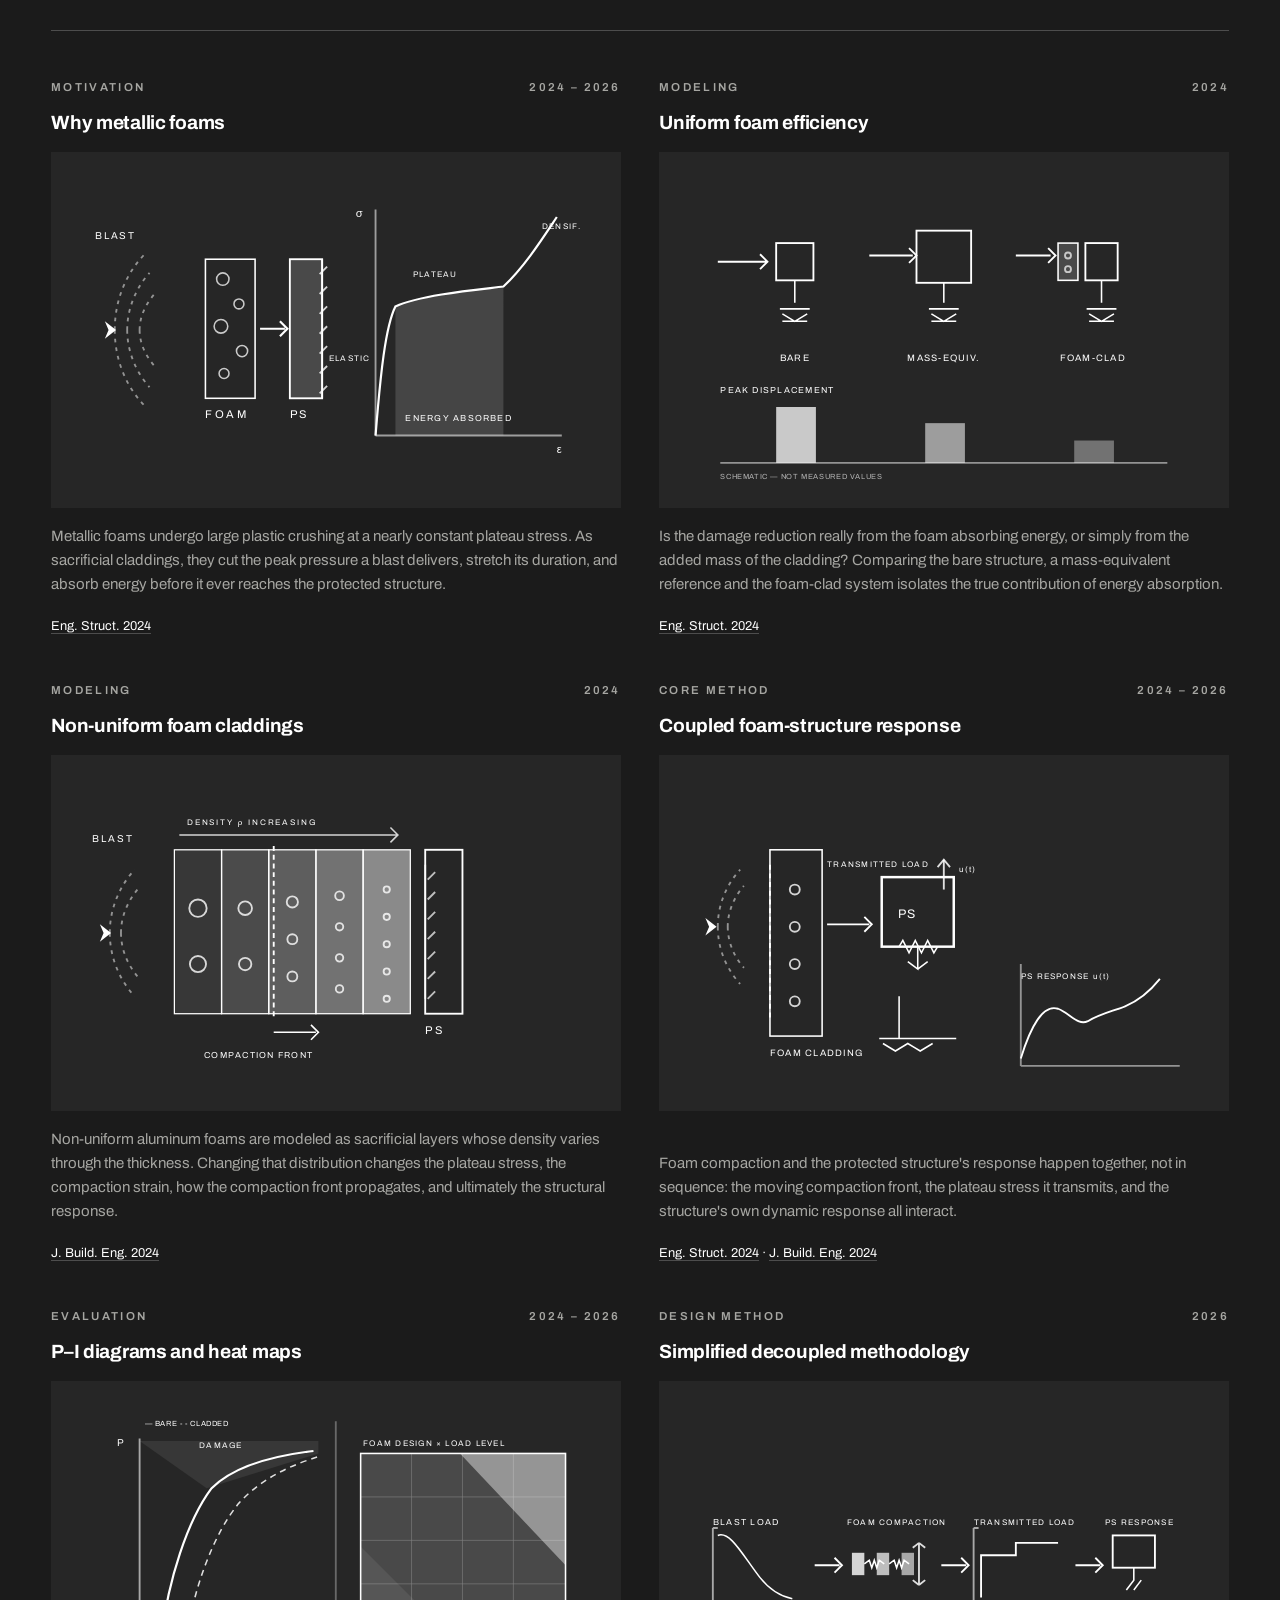
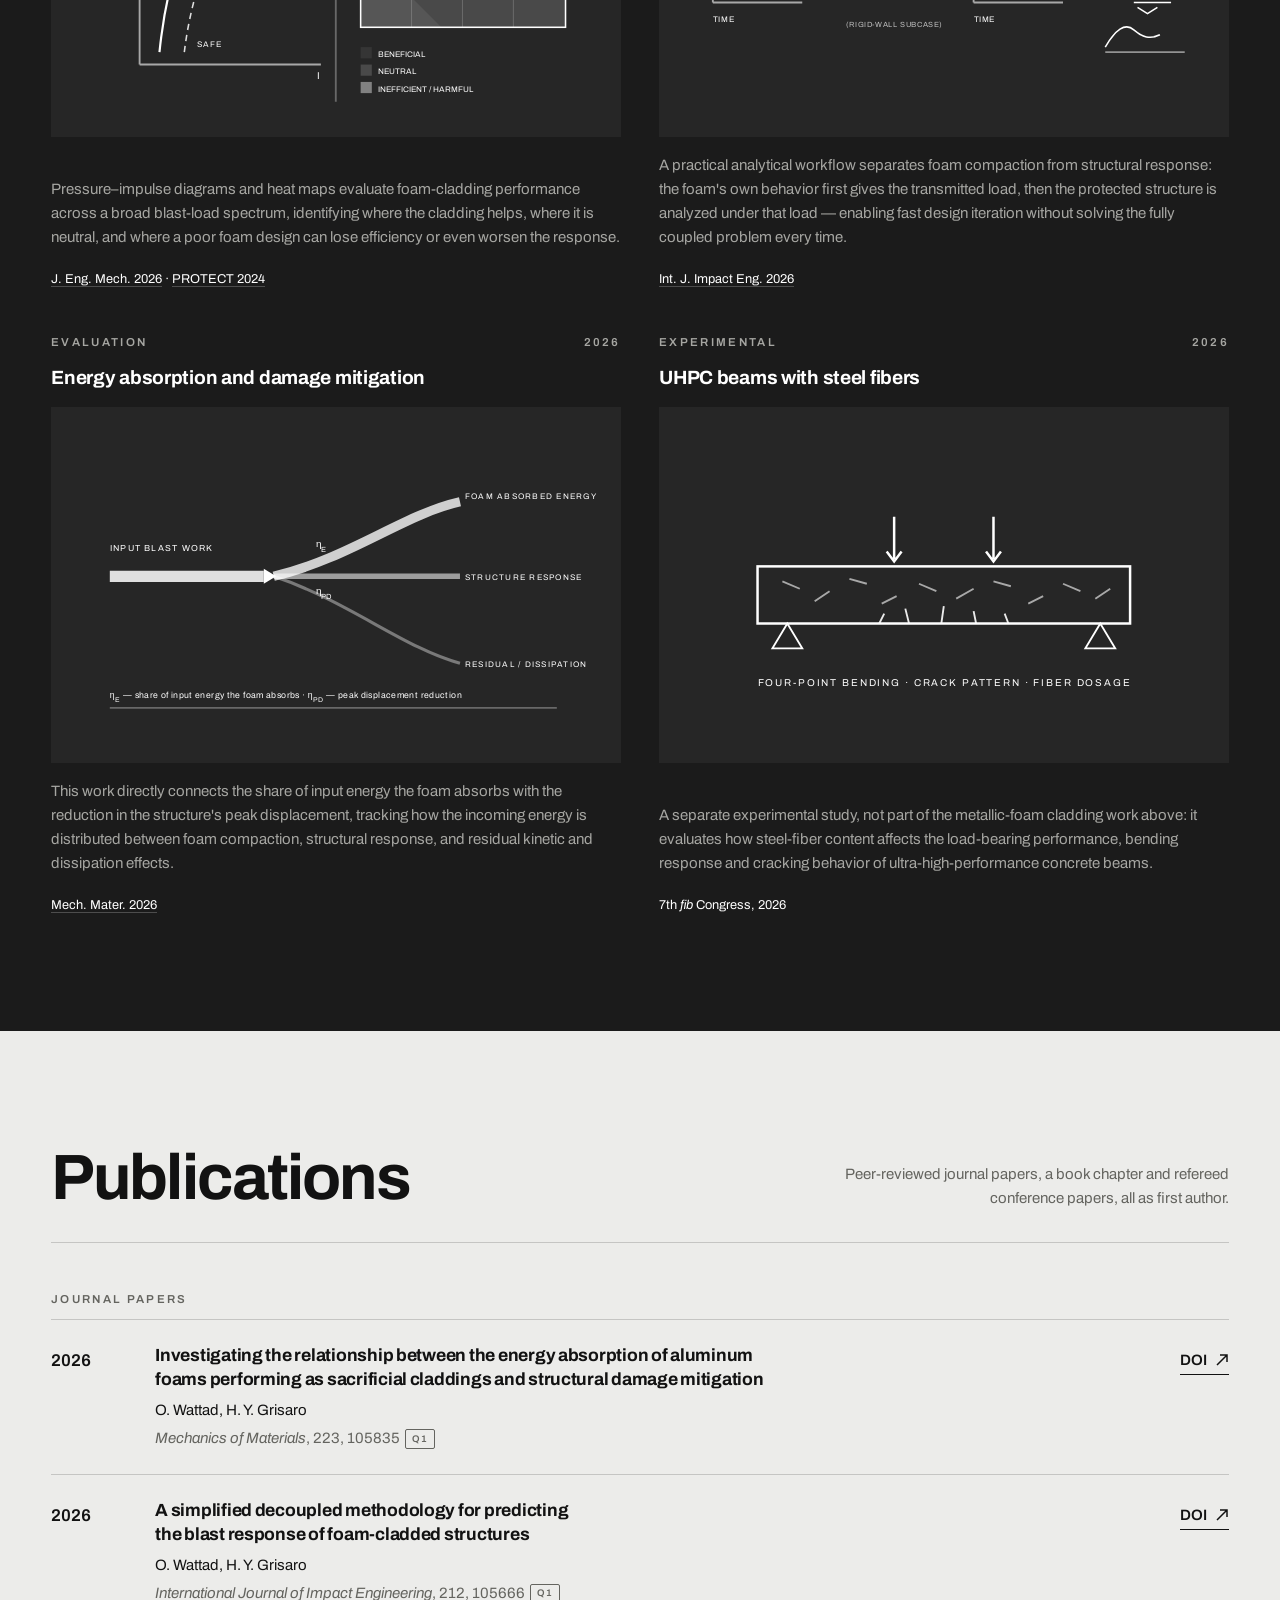
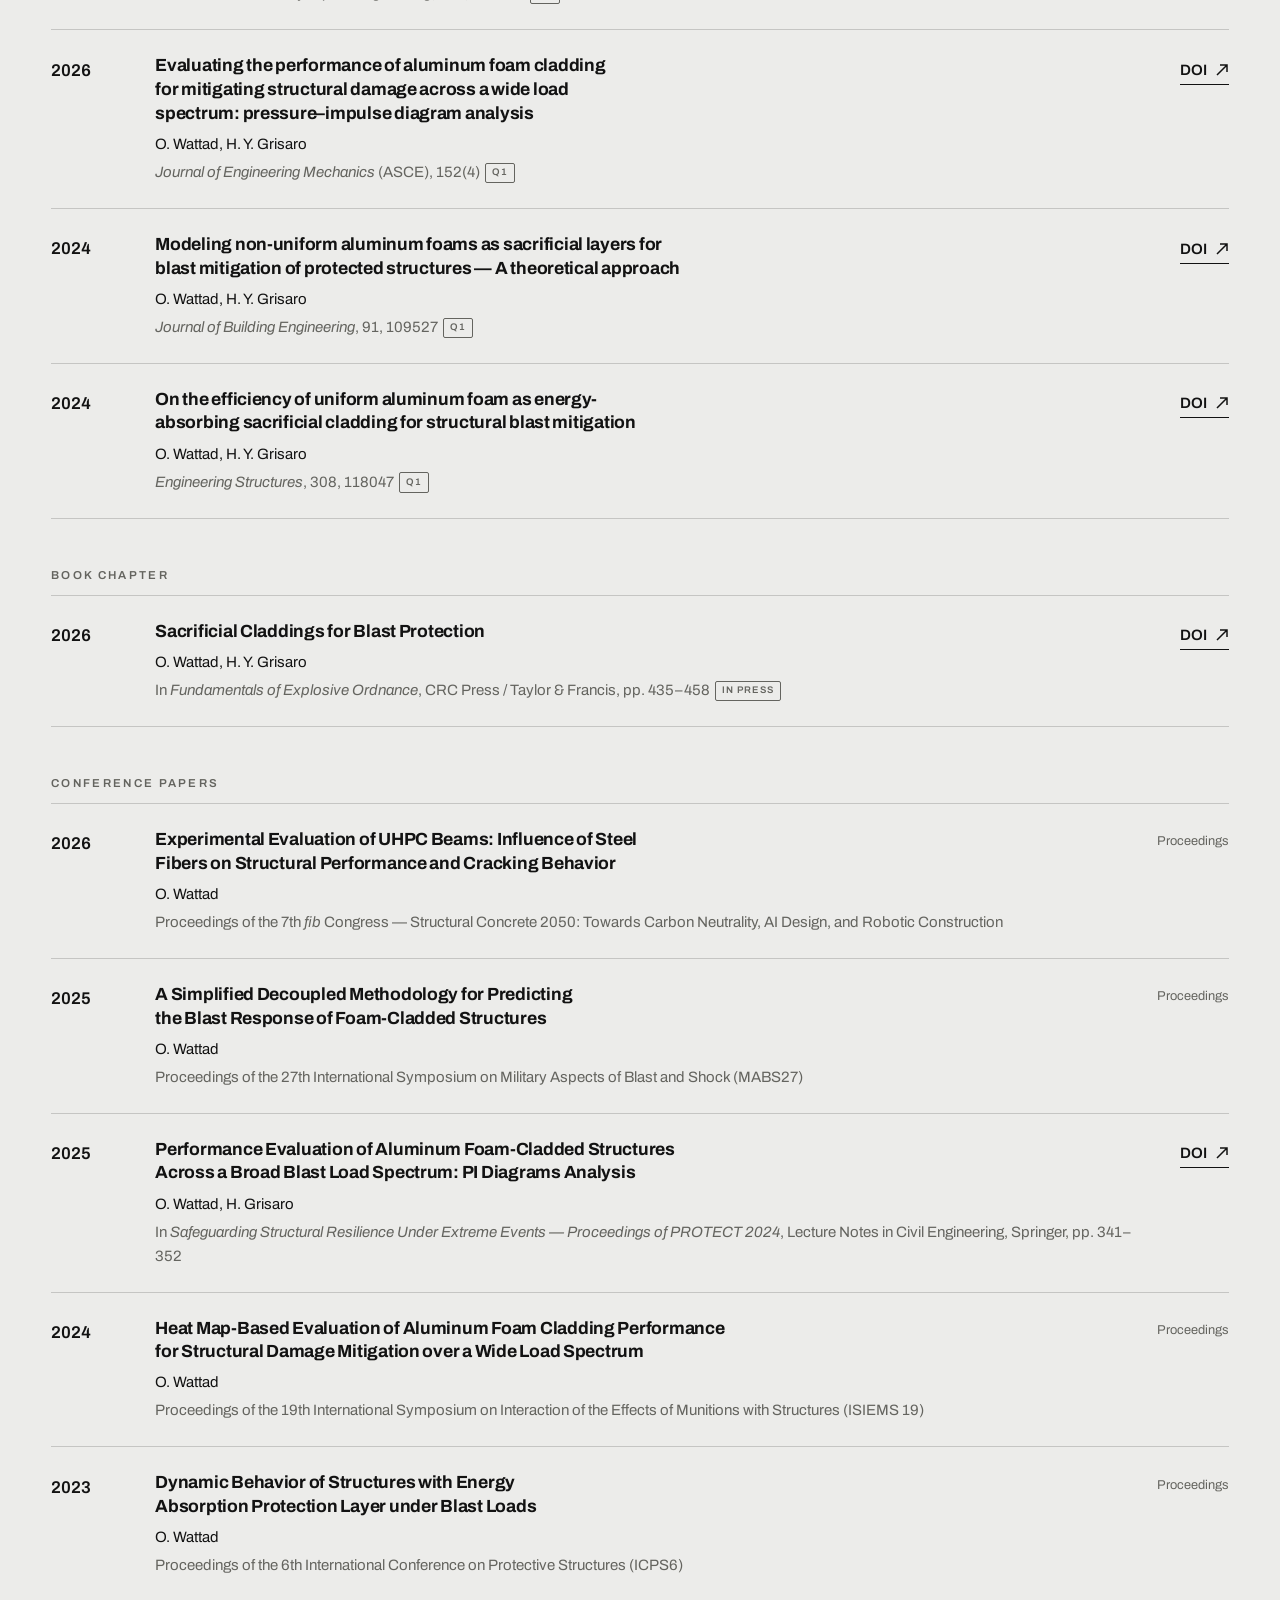
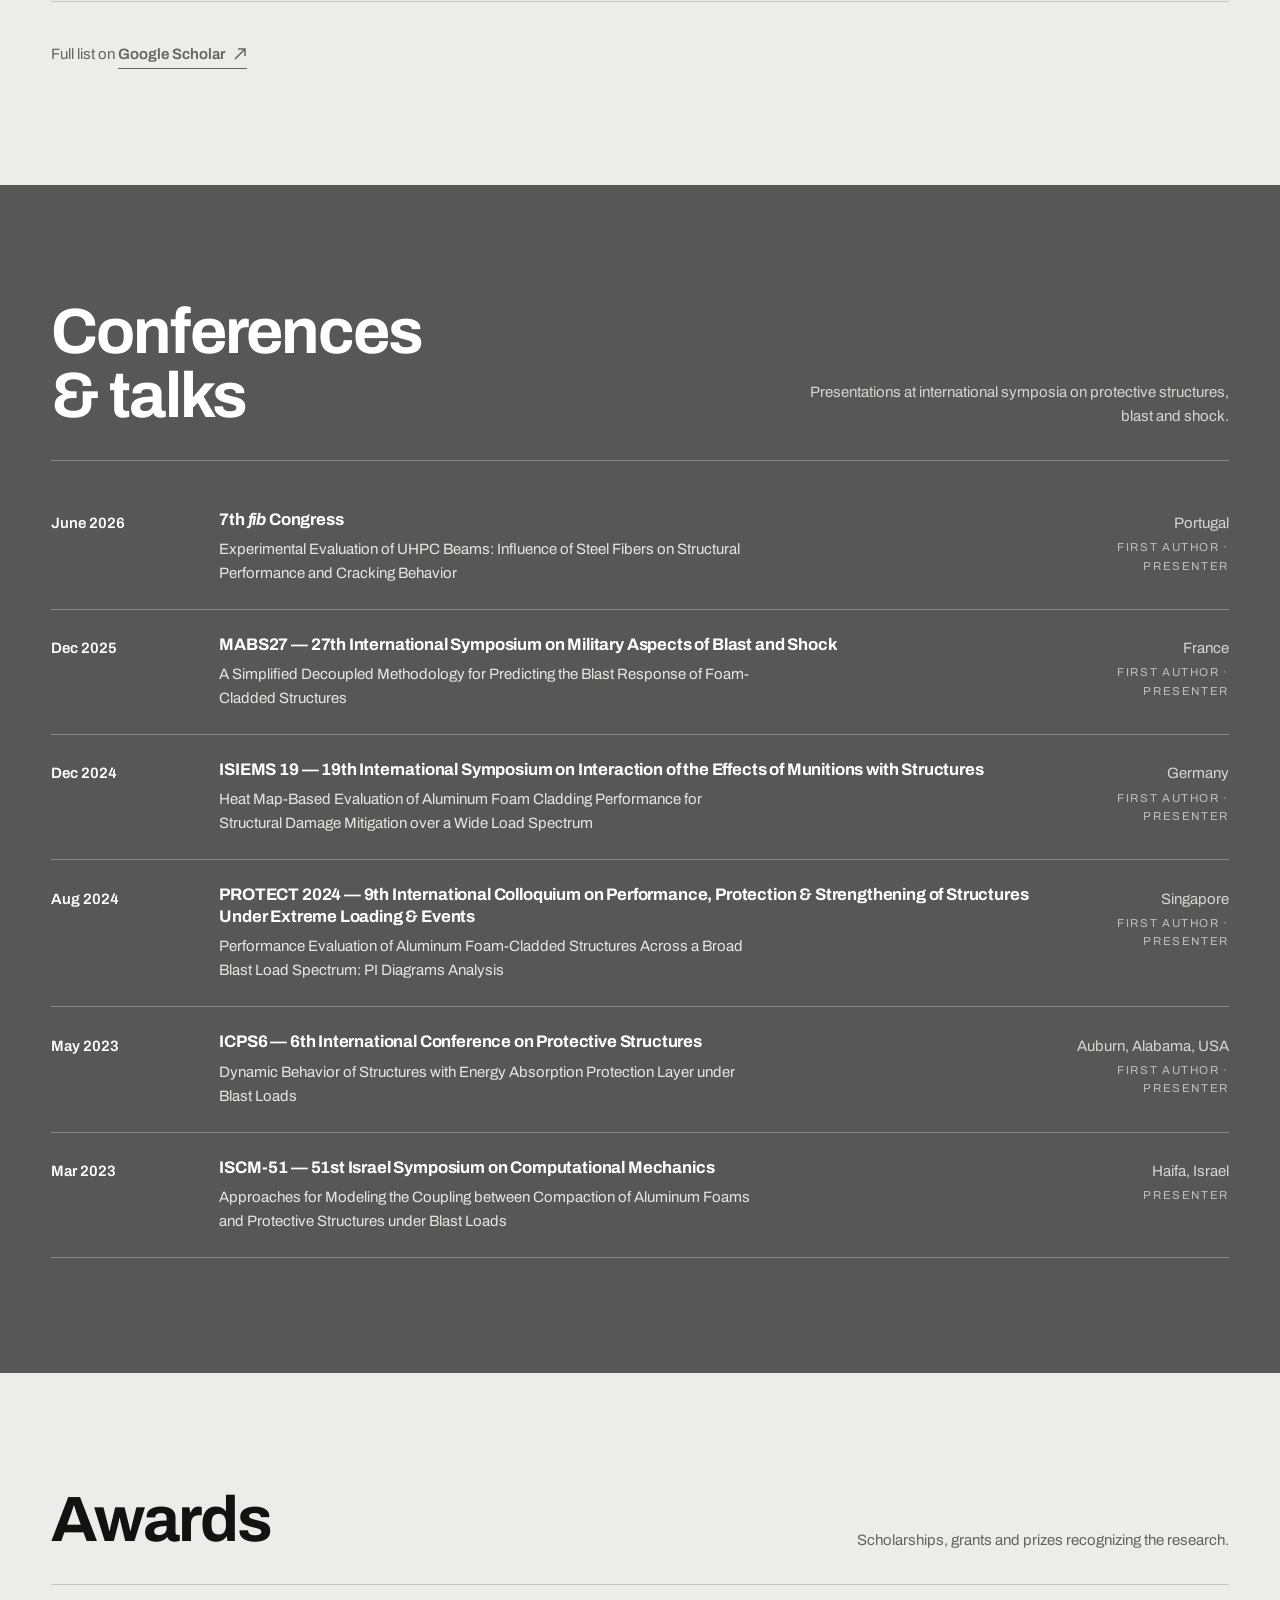
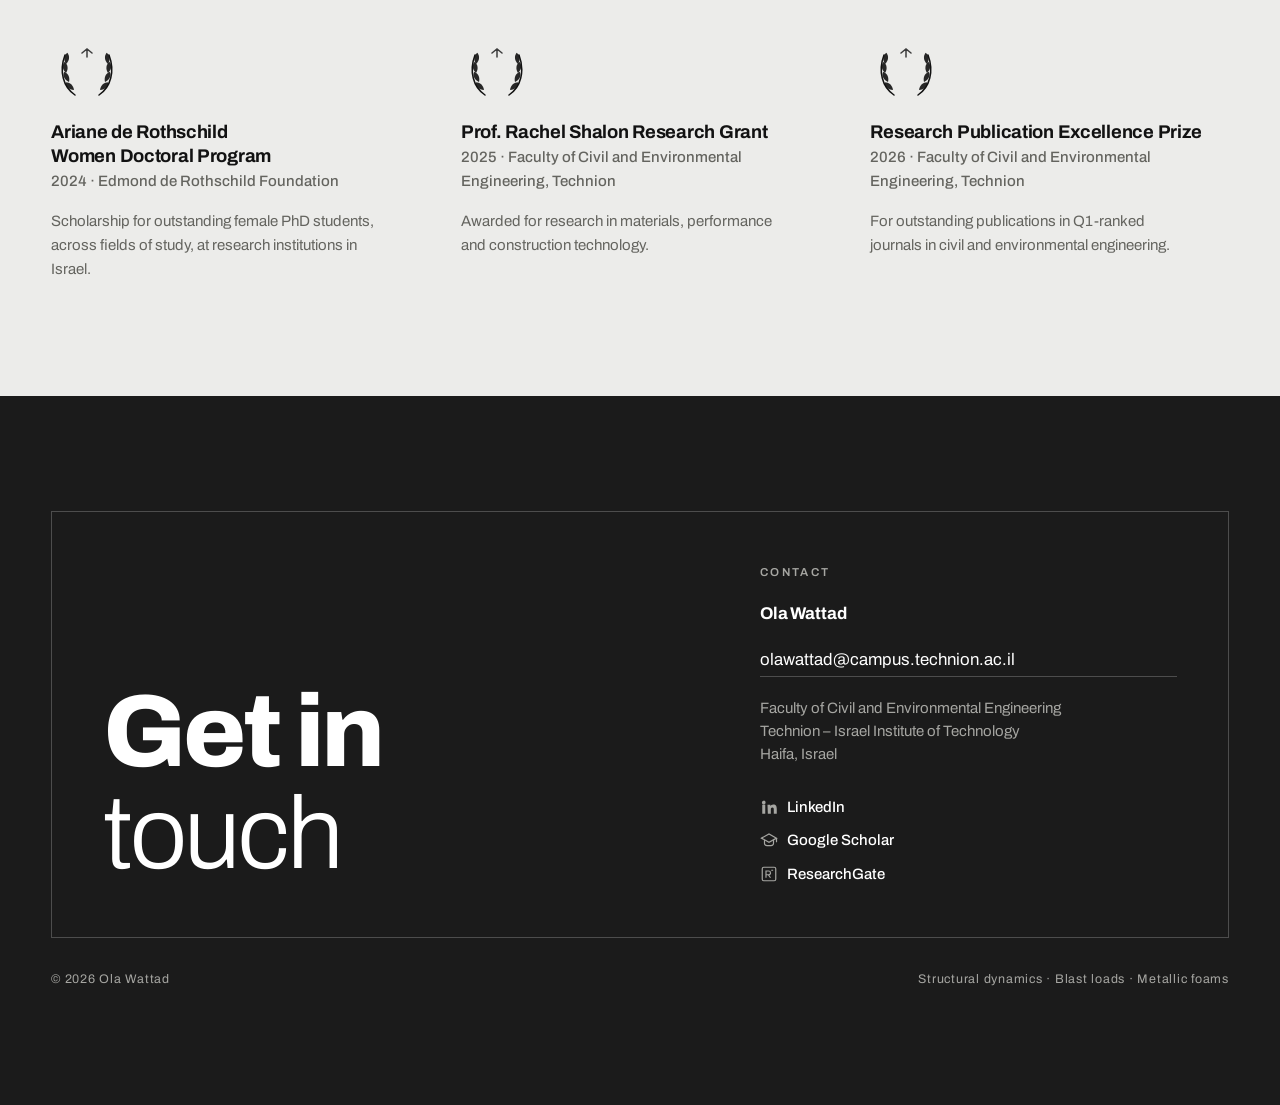
==== commit 66aa355f: "Update index.html" ====
--- a/index.html
+++ b/index.html
@@ -541,7 +541,7 @@
           <p class="authors">O. Wattad</p>
           <p class="venue">Proceedings of the 7th <em>fib</em> Congress — Structural Concrete 2050: Towards Carbon Neutrality, AI Design, and Robotic Construction</p>
         </div>
-        <span class="doi pending">Proceedings, 2026</span>
+        <span class="doi pending">Proceedings</span>
       </article>
       <article class="pub">
         <p class="year">2025</p>
--- a/styles.css
+++ b/styles.css
@@ -177,16 +177,16 @@
 /* ---------- hero ---------- */
 .hero {
   position: relative;
-  display: grid; grid-template-columns: minmax(0, 0.95fr) minmax(0, 1.05fr);
+  display: grid; grid-template-columns: minmax(0, 1.05fr) minmax(0, 0.95fr);
   min-height: min(92vh, 940px);
   background: var(--ink); color: var(--white);
 }
-.hero-photo { position: relative; overflow: hidden; background: var(--ink-2); min-height: 420px; }
+.hero-photo { position: relative; overflow: hidden; background: var(--ink-2); min-height: 420px; box-shadow: inset 0 0 0 1px var(--line-d); }
 /* landscape portrait, subject on the left third: keep her in frame as the column narrows */
 .hero-photo img { width: 100%; height: 100%; object-fit: cover; object-position: 50% 50%; filter: saturate(0.85) contrast(1.04); }
 .hero-panel {
   display: flex; align-items: stretch;
-  padding: calc(var(--nav-h) + 1.5rem) var(--gutter) 2.5rem clamp(1.25rem, 3vw, 3rem);
+  padding: calc(var(--nav-h) + 1.5rem) var(--gutter) 2.5rem 0;
 }
 .hero-frame {
   flex: 1; display: grid; grid-template-rows: auto 1fr auto; gap: 2rem;
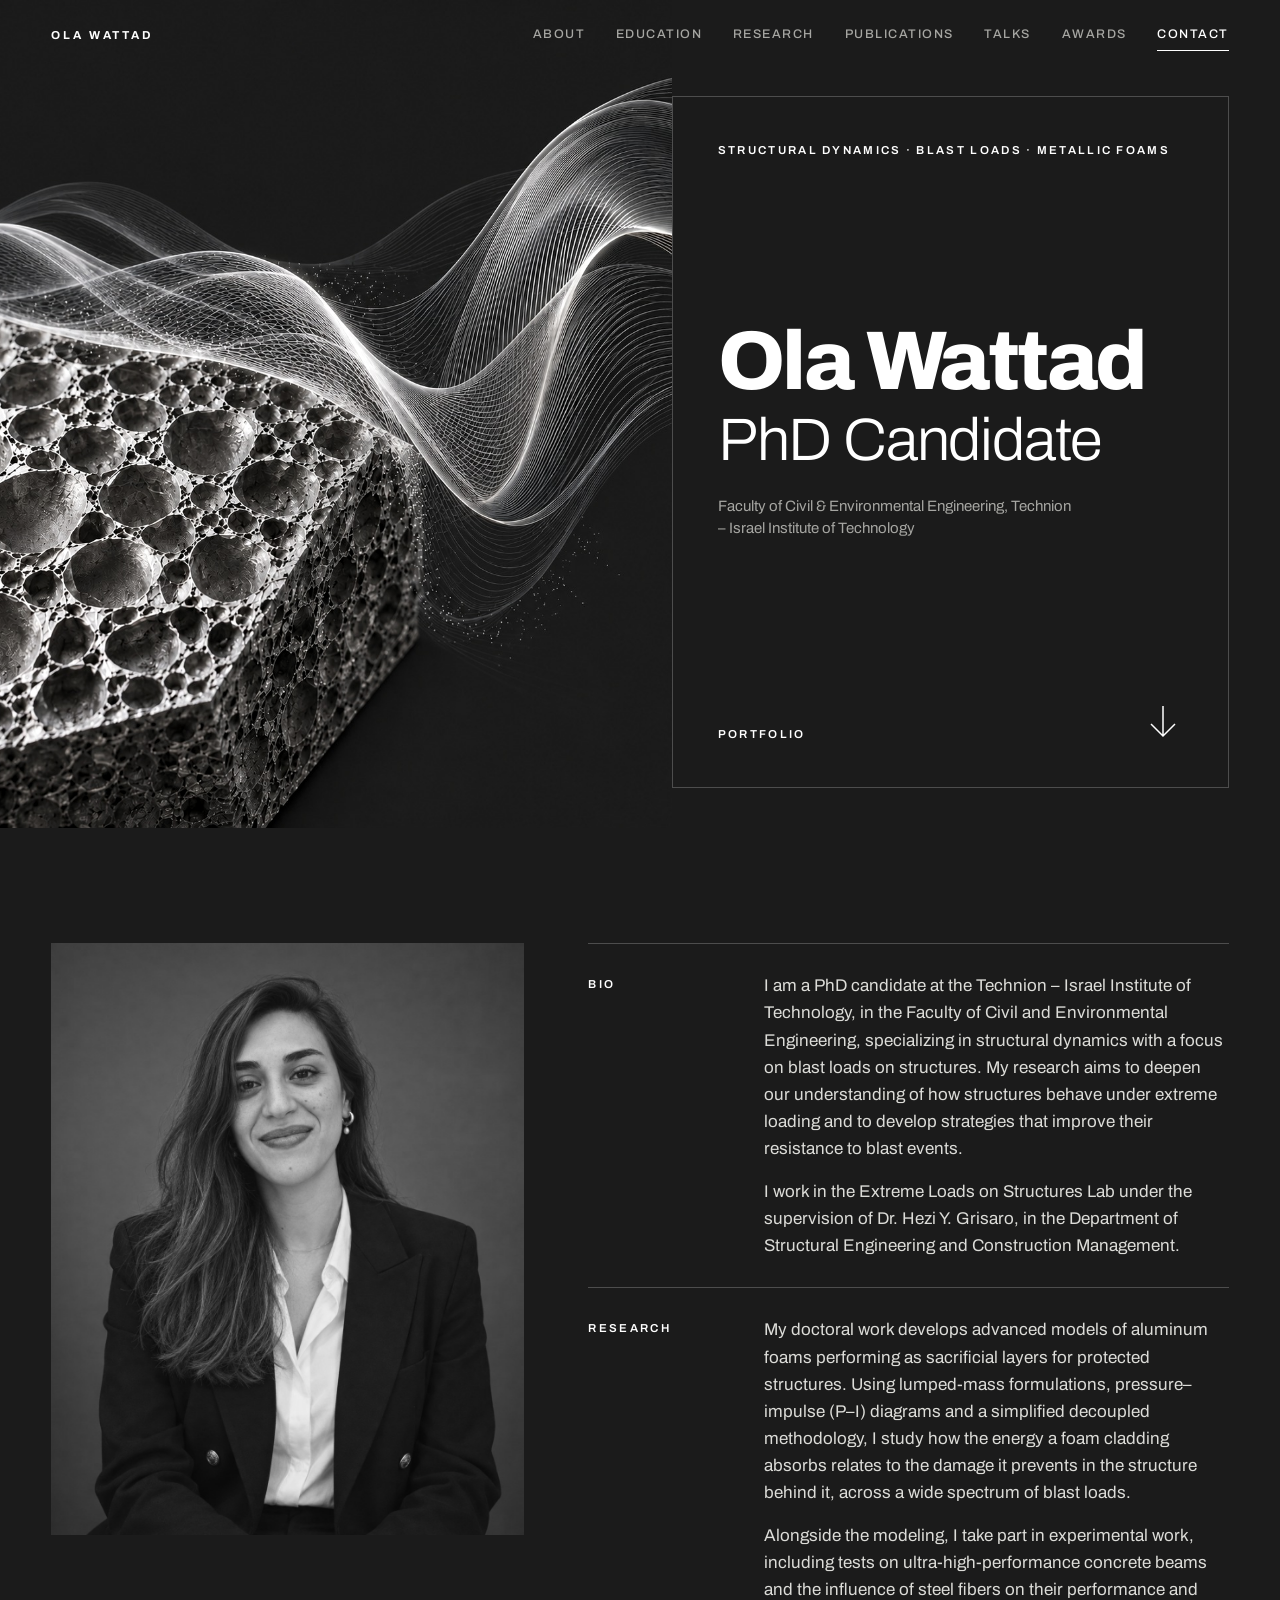
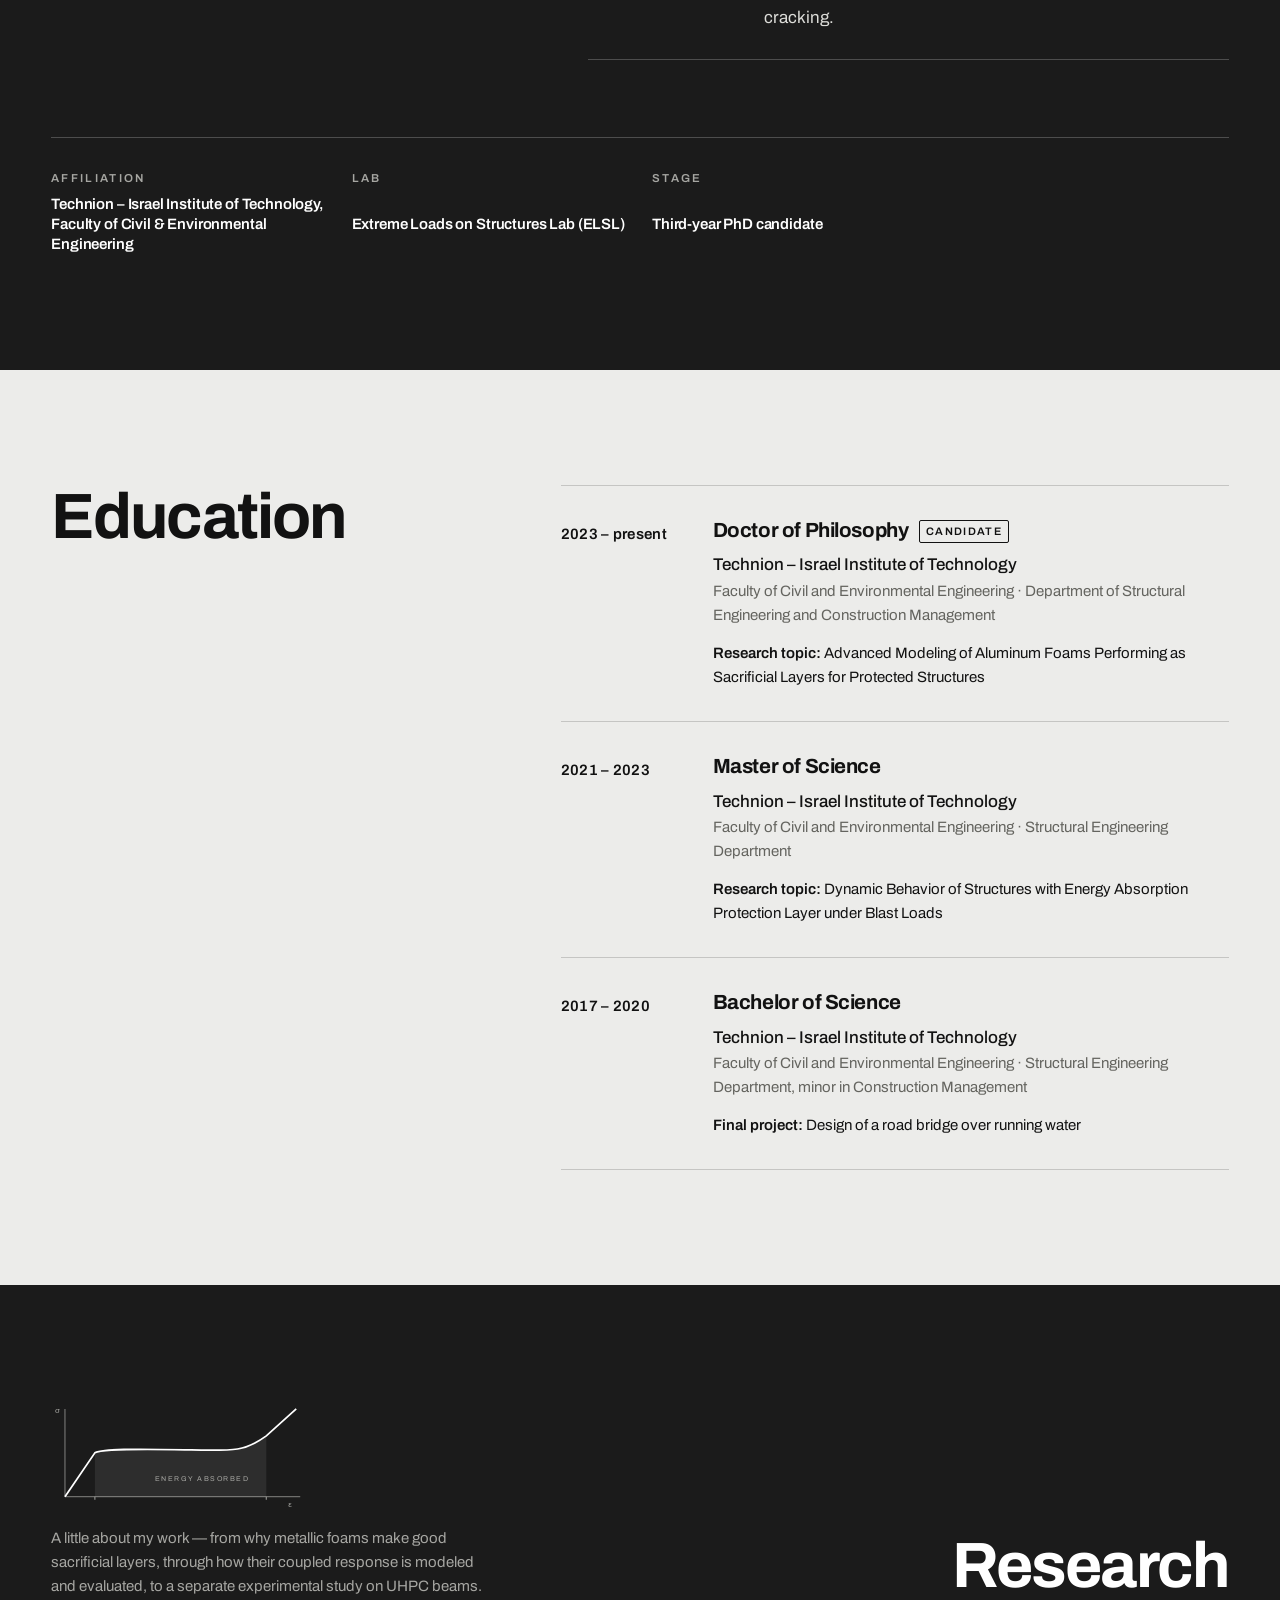
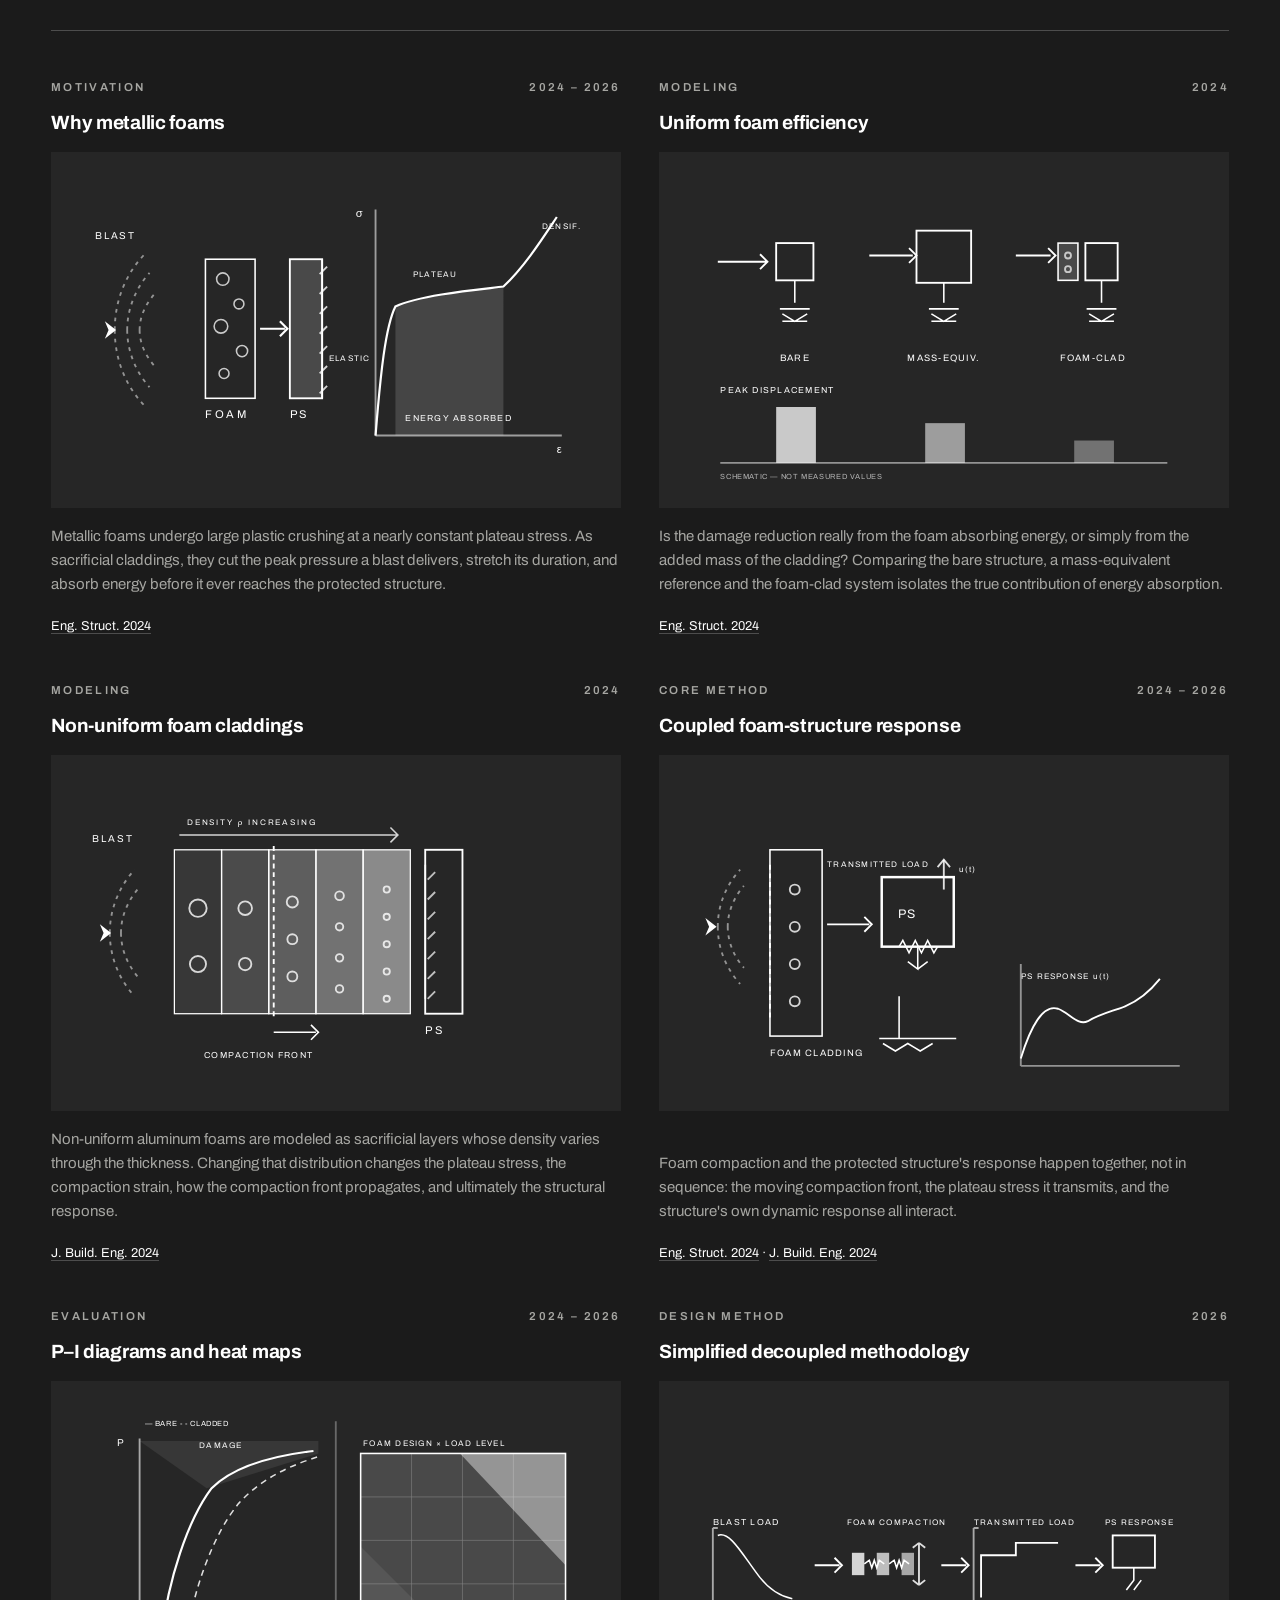
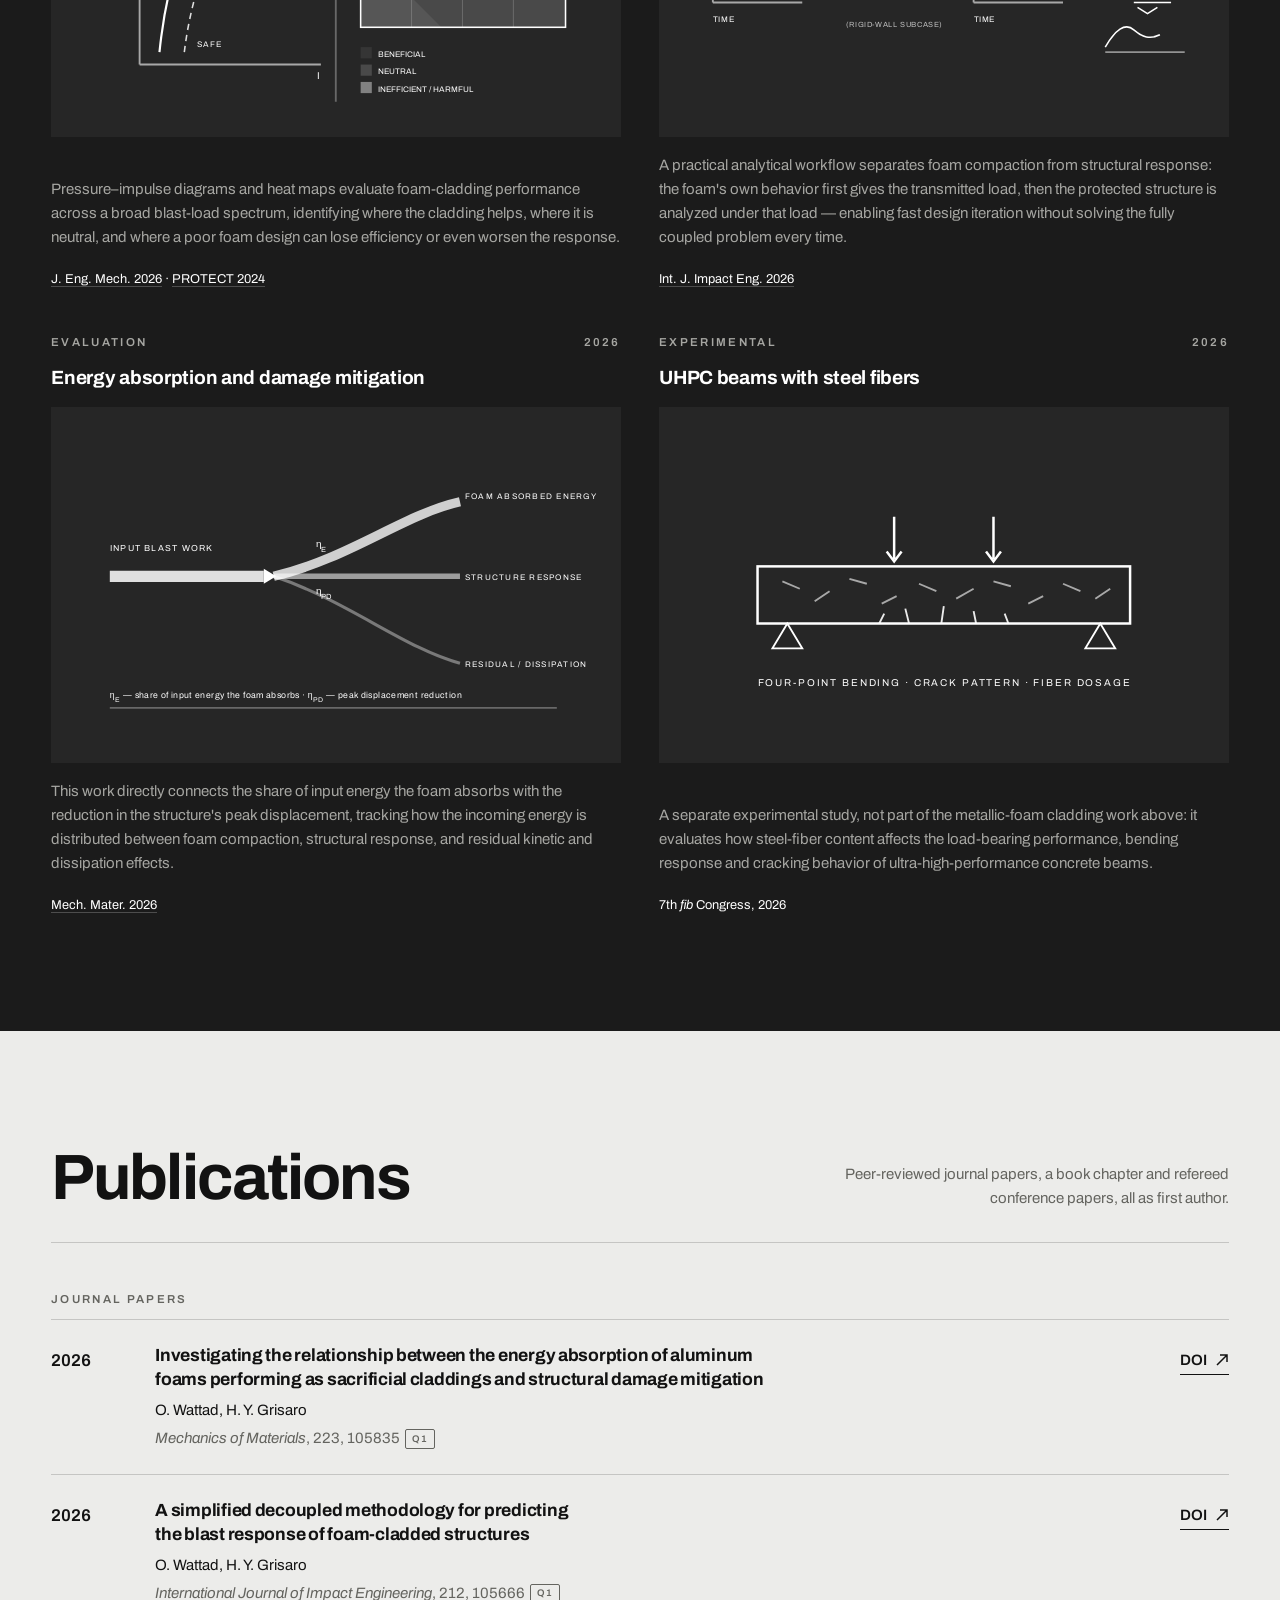
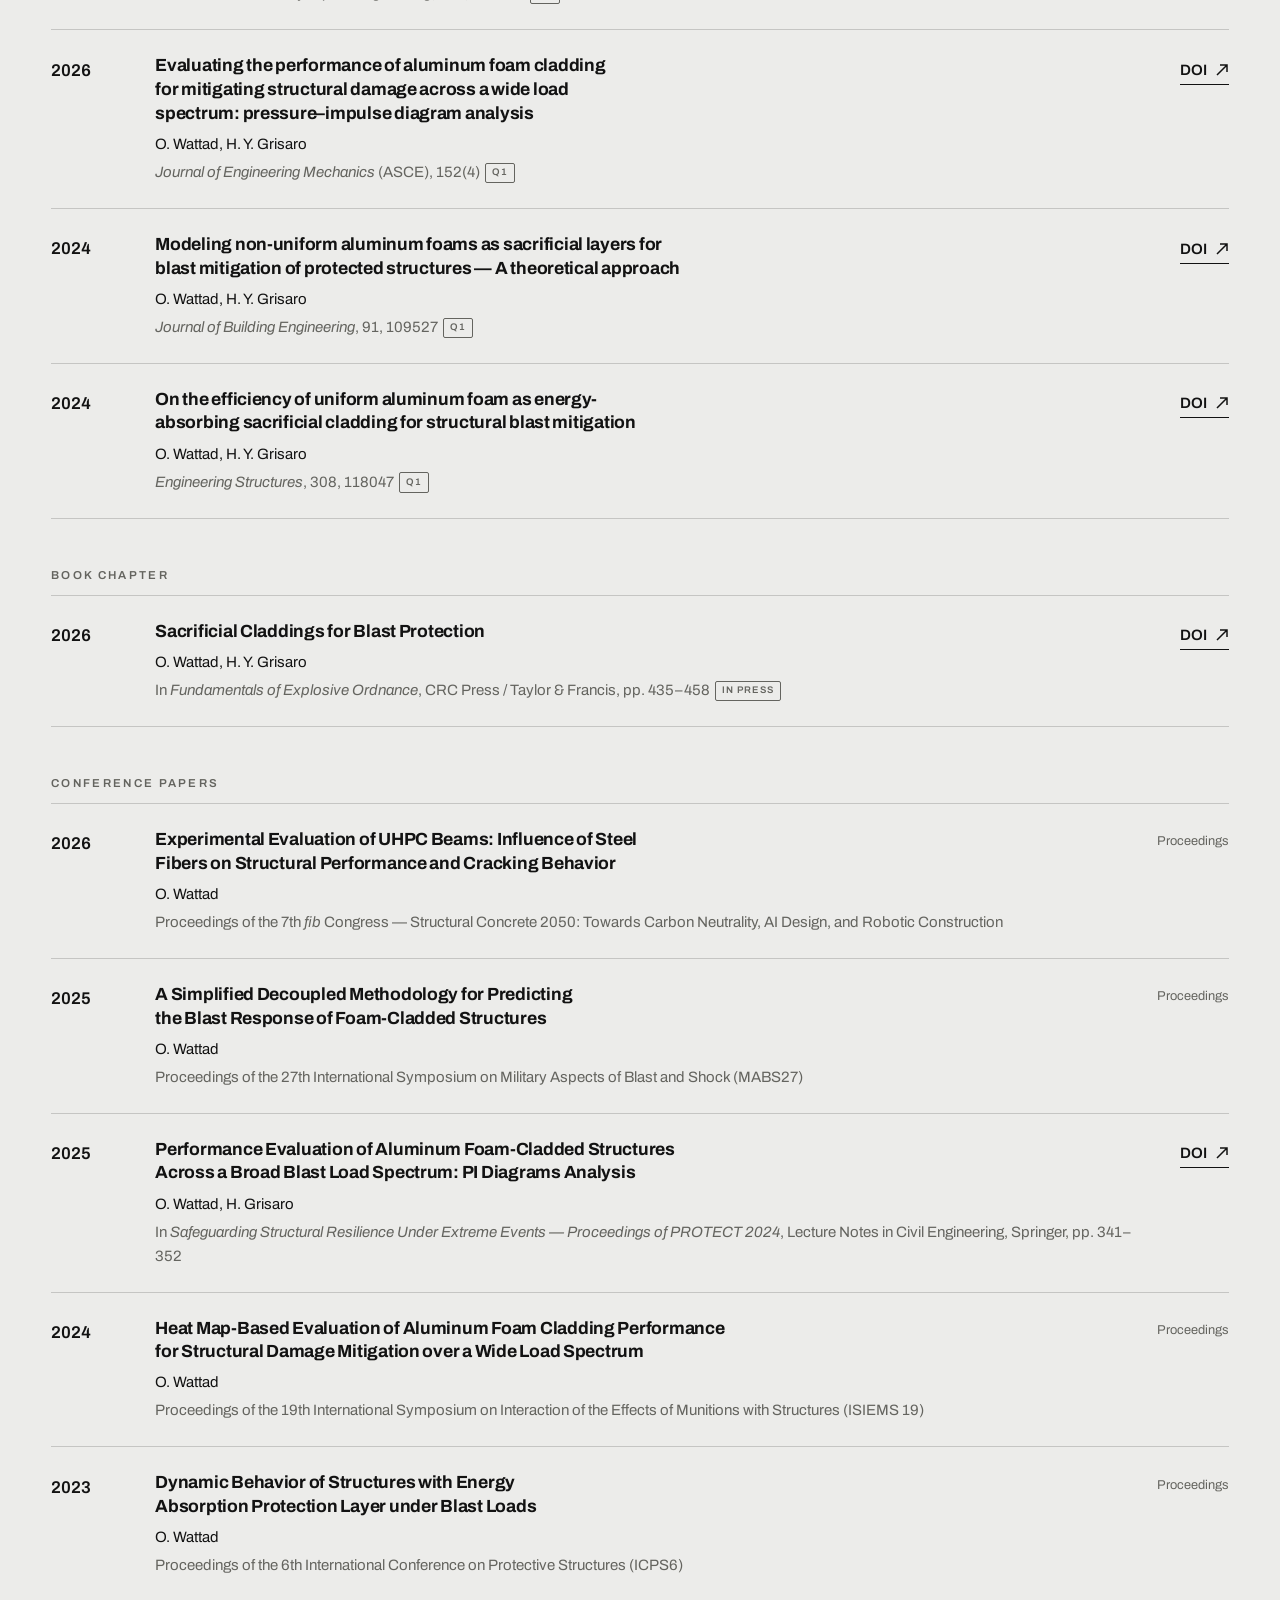
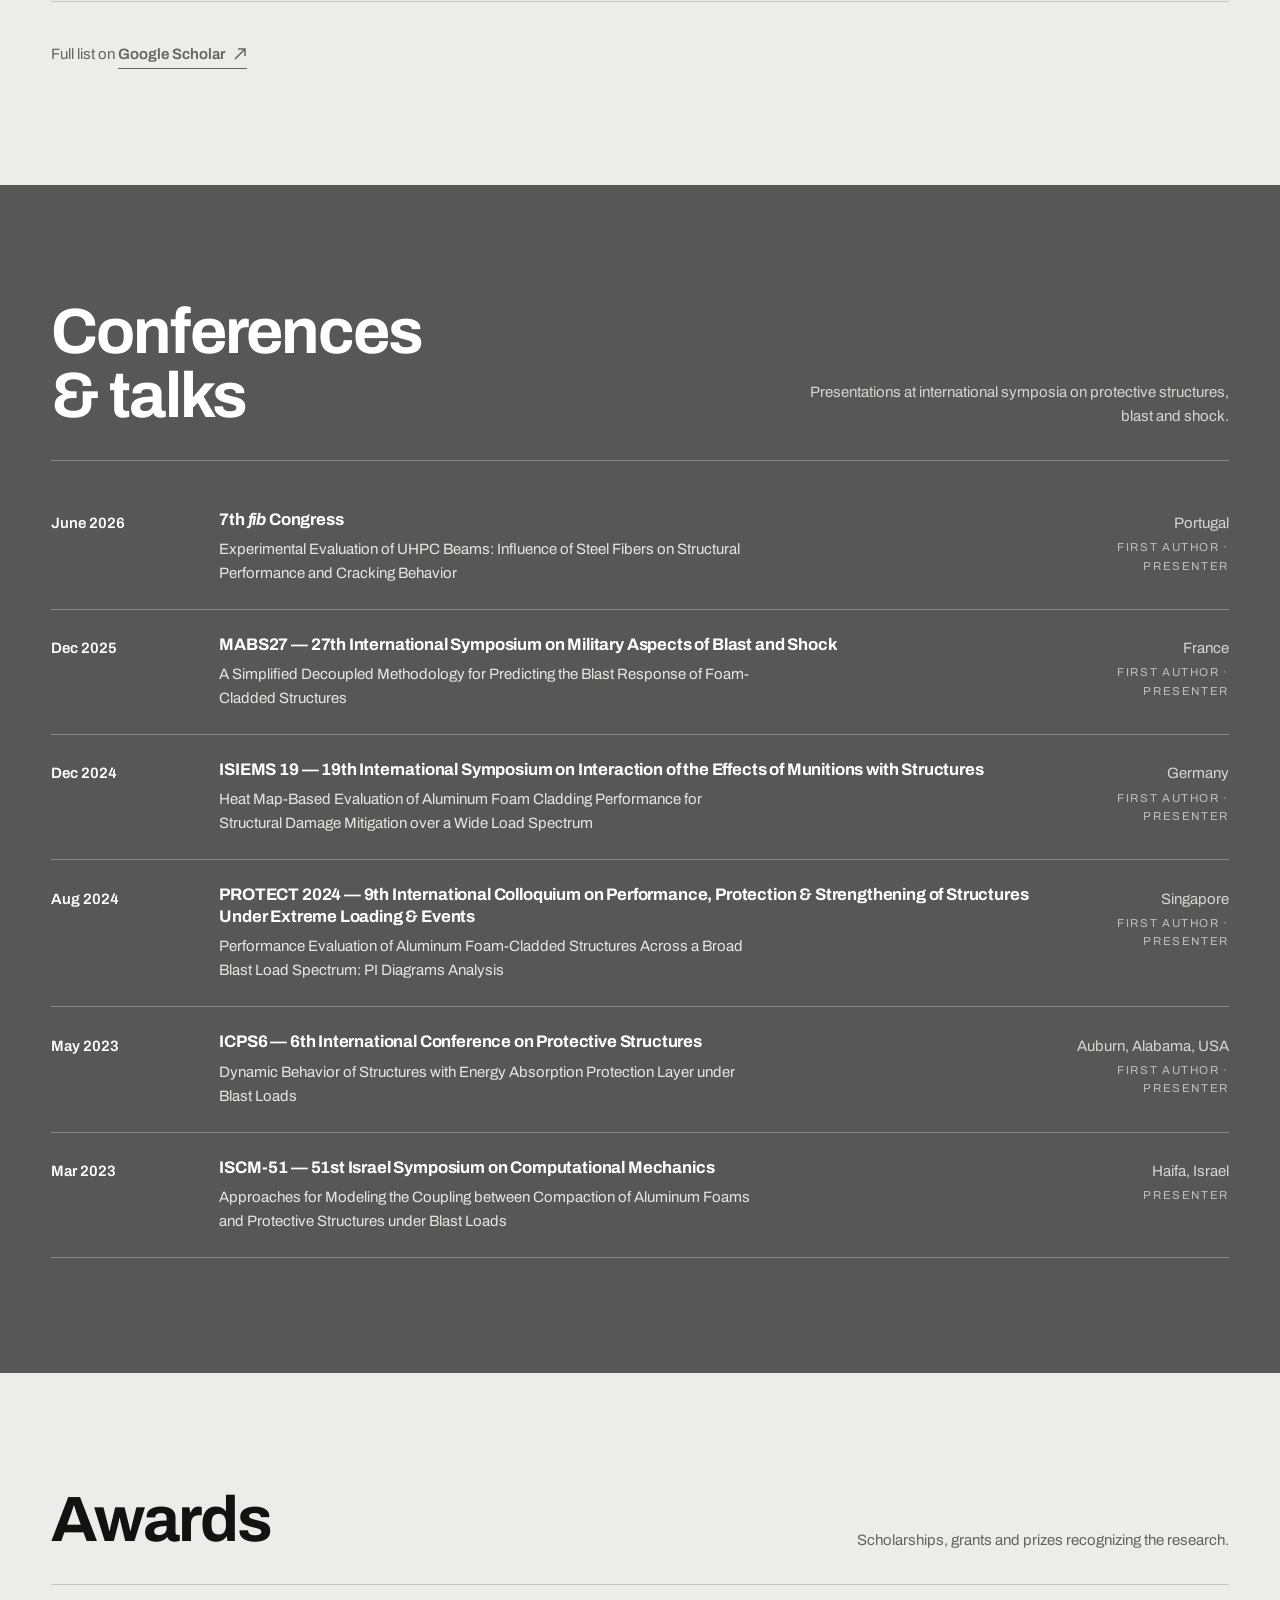
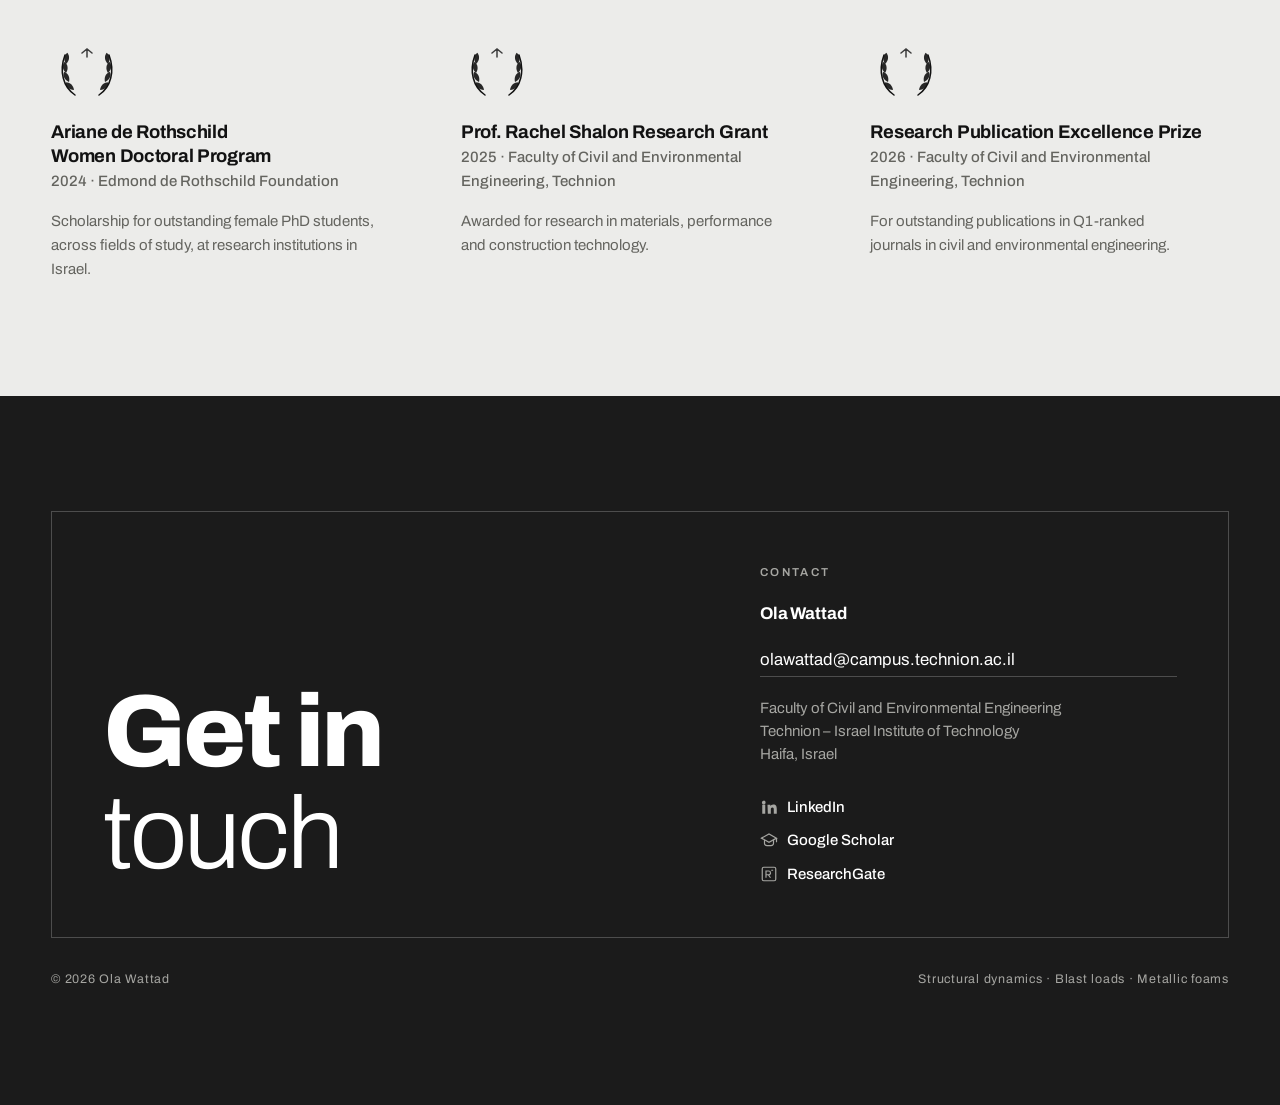
==== commit c690e705: "Update index.html" ====
--- a/index.html
+++ b/index.html
@@ -107,7 +107,6 @@
     <ul class="facts">
       <li><span class="eyebrow">Affiliation</span><strong>Technion – Israel Institute of Technology, Faculty of Civil &amp; Environmental Engineering</strong></li>
       <li><span class="eyebrow">Lab</span><strong>Extreme Loads on Structures Lab (ELSL)</strong></li>
-      <li><span class="eyebrow">Supervisor</span><strong>Dr. Hezi Y. Grisaro</strong></li>
       <li><span class="eyebrow">Stage</span><strong>Third-year PhD candidate</strong></li>
     </ul>
   </div>
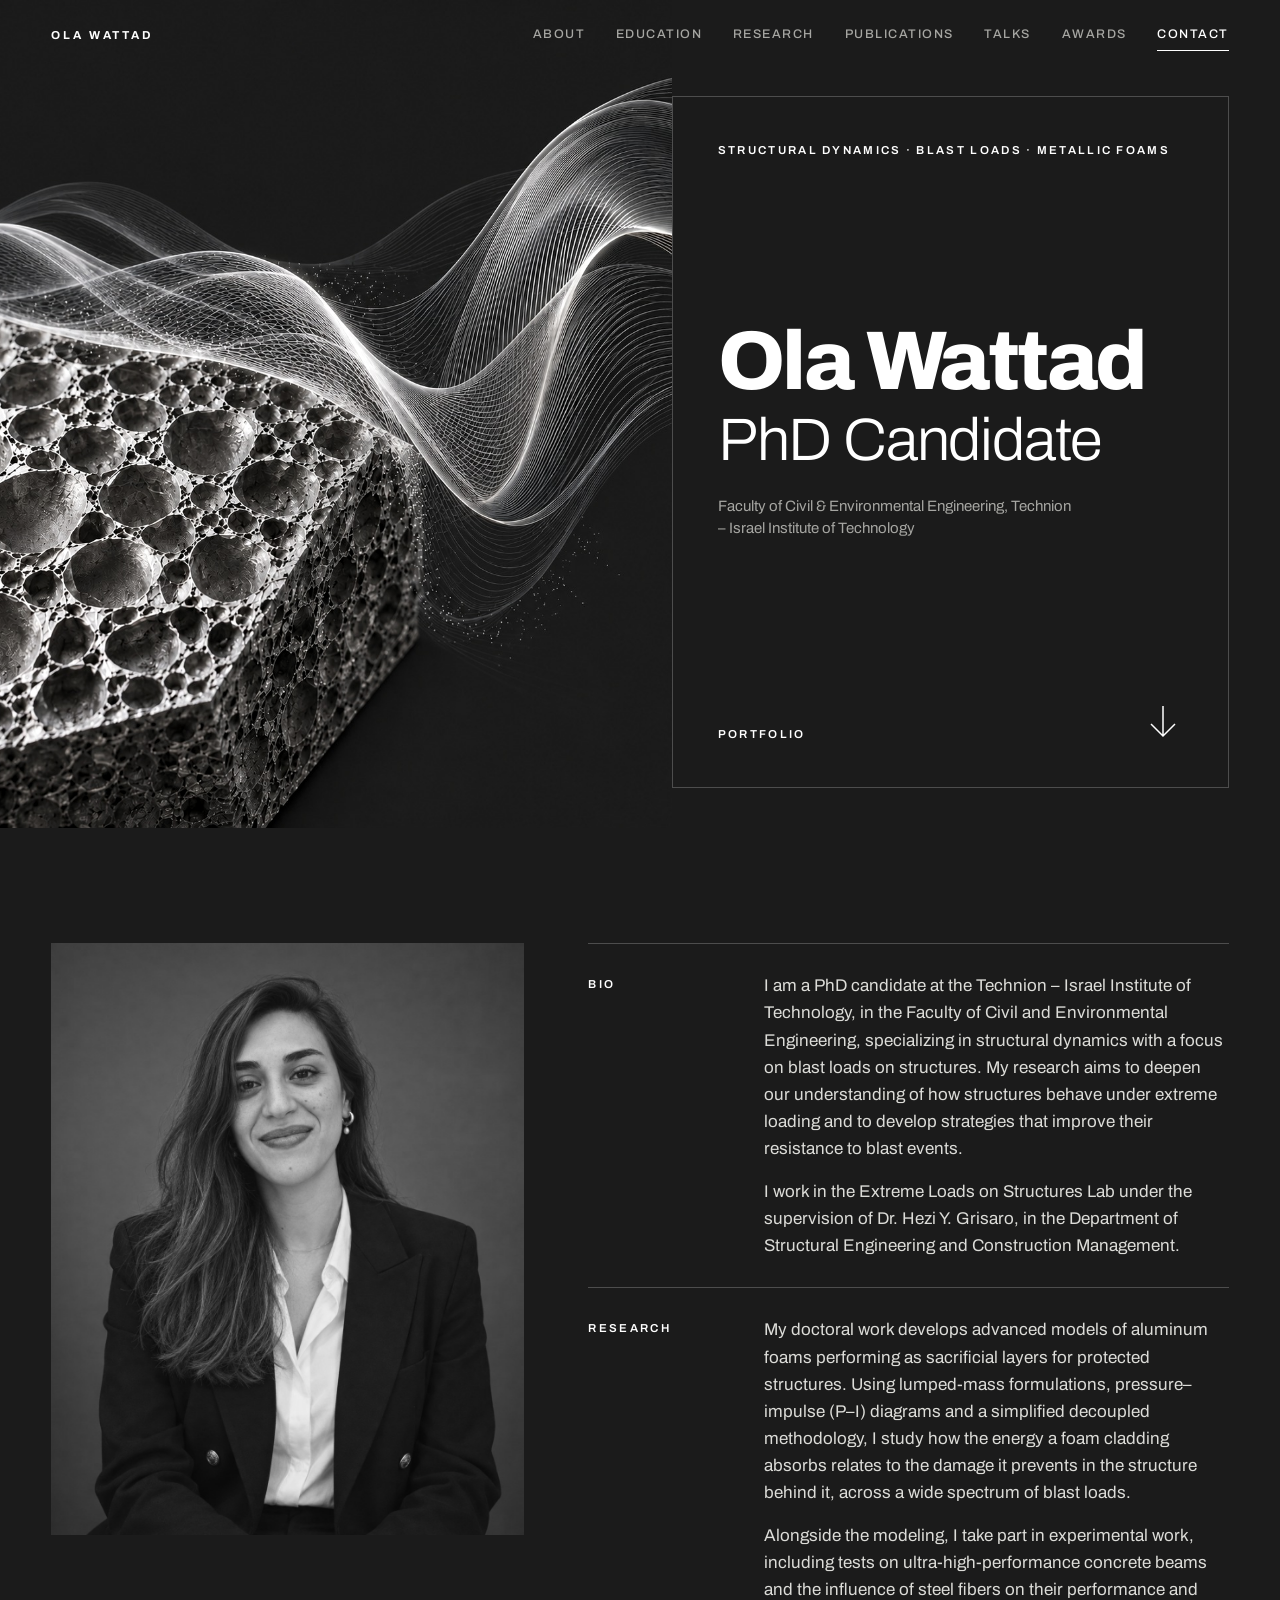
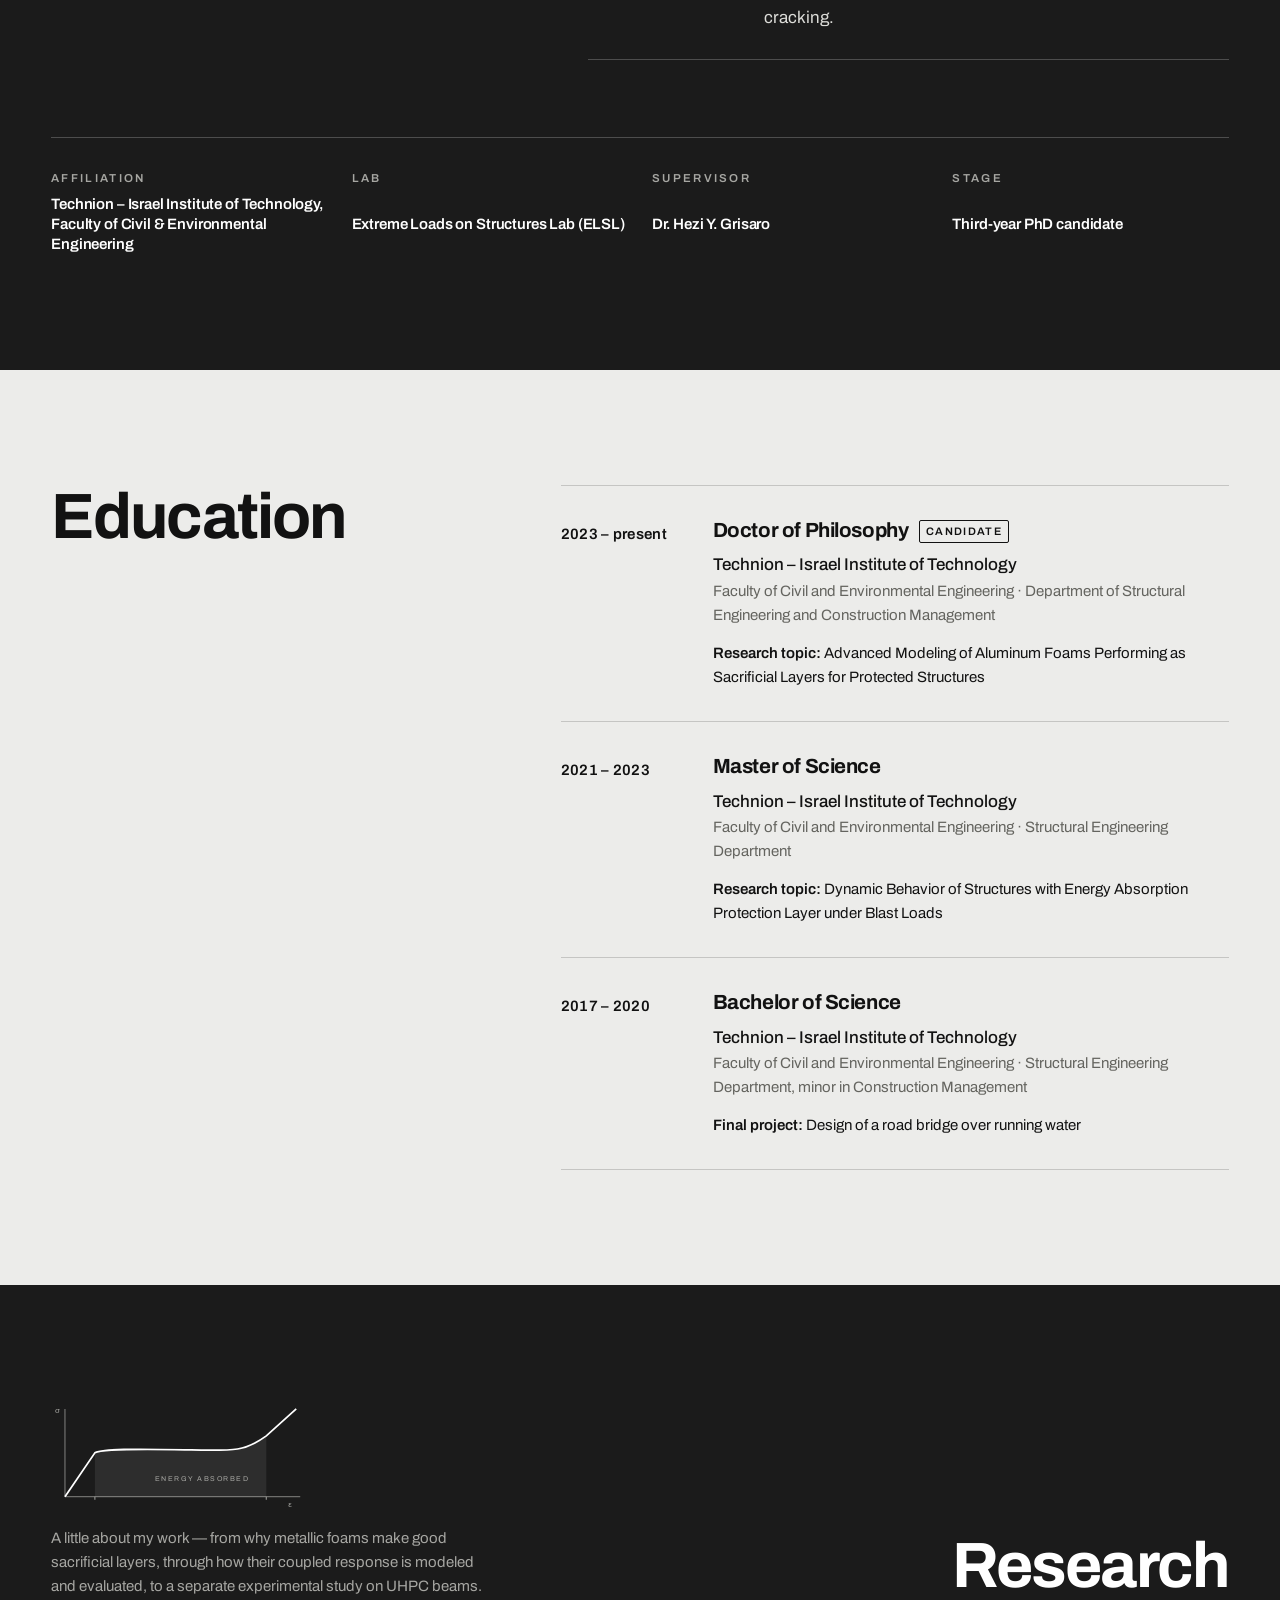
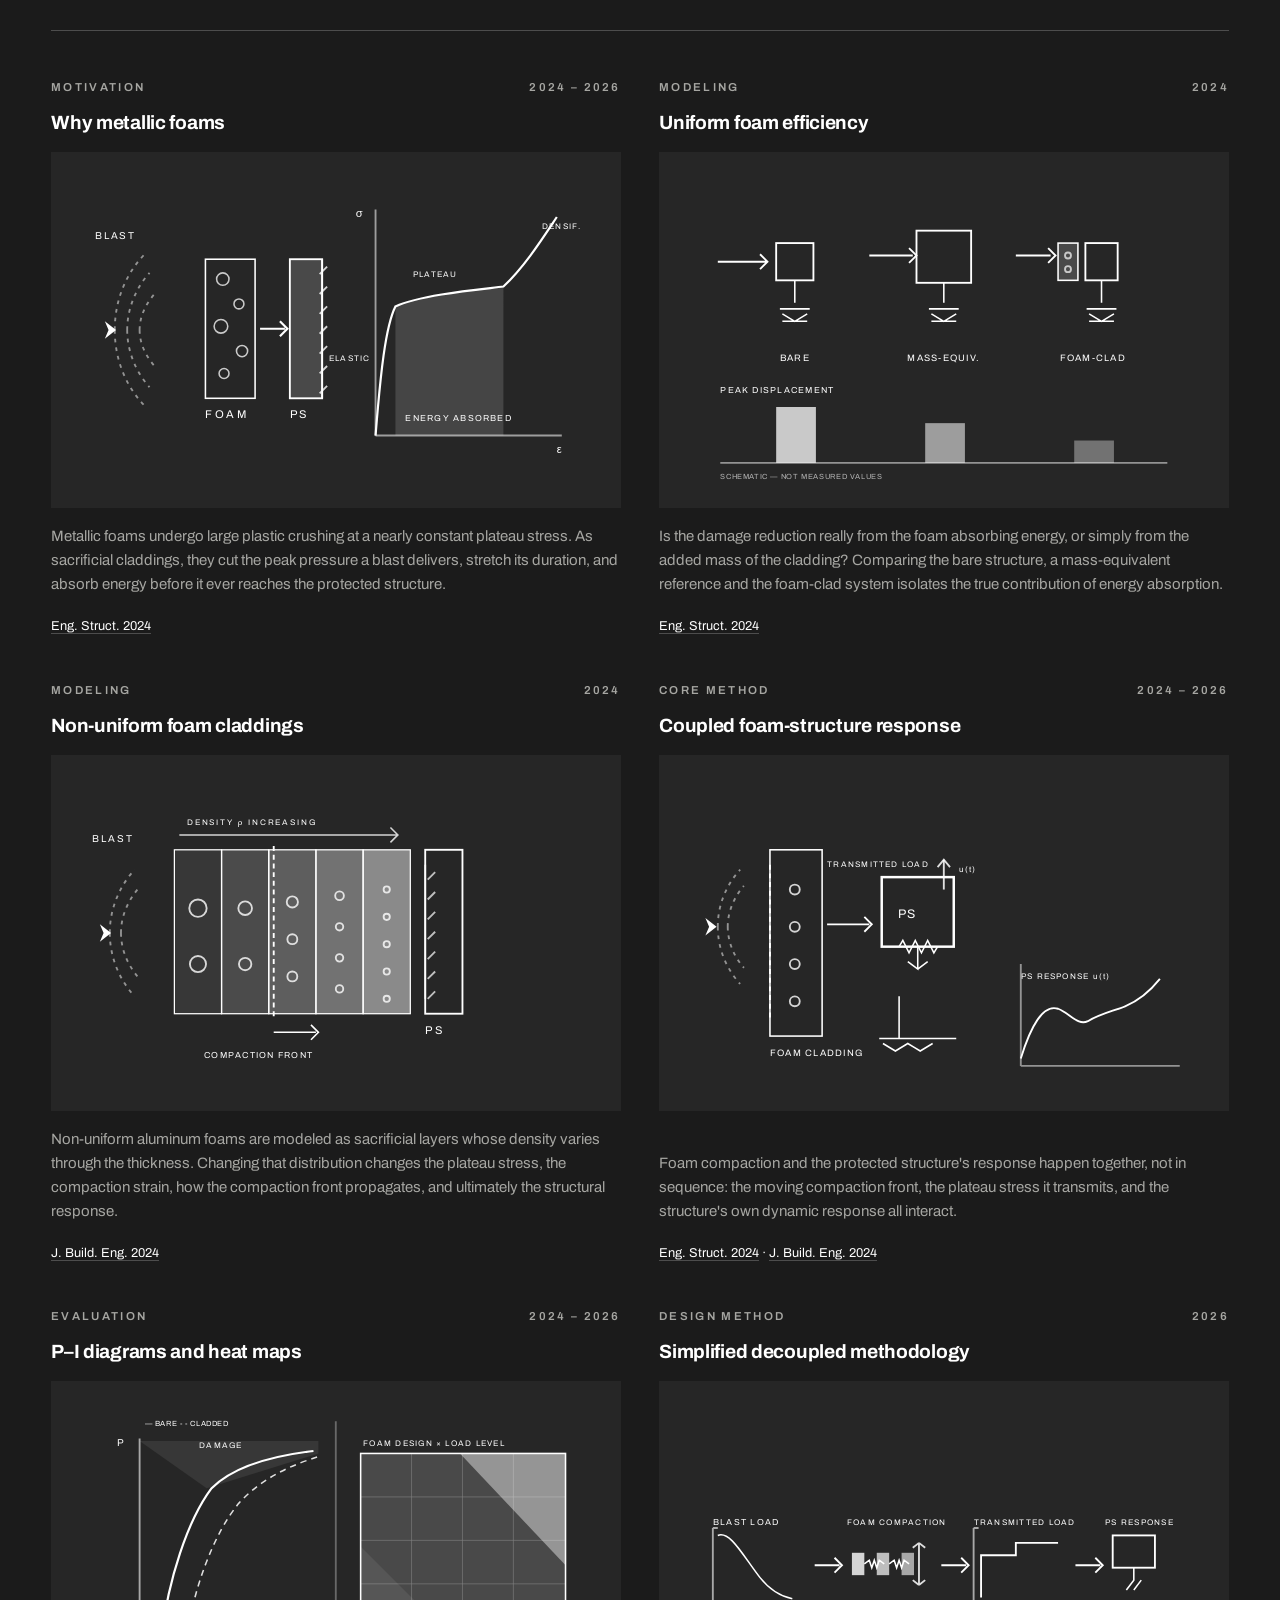
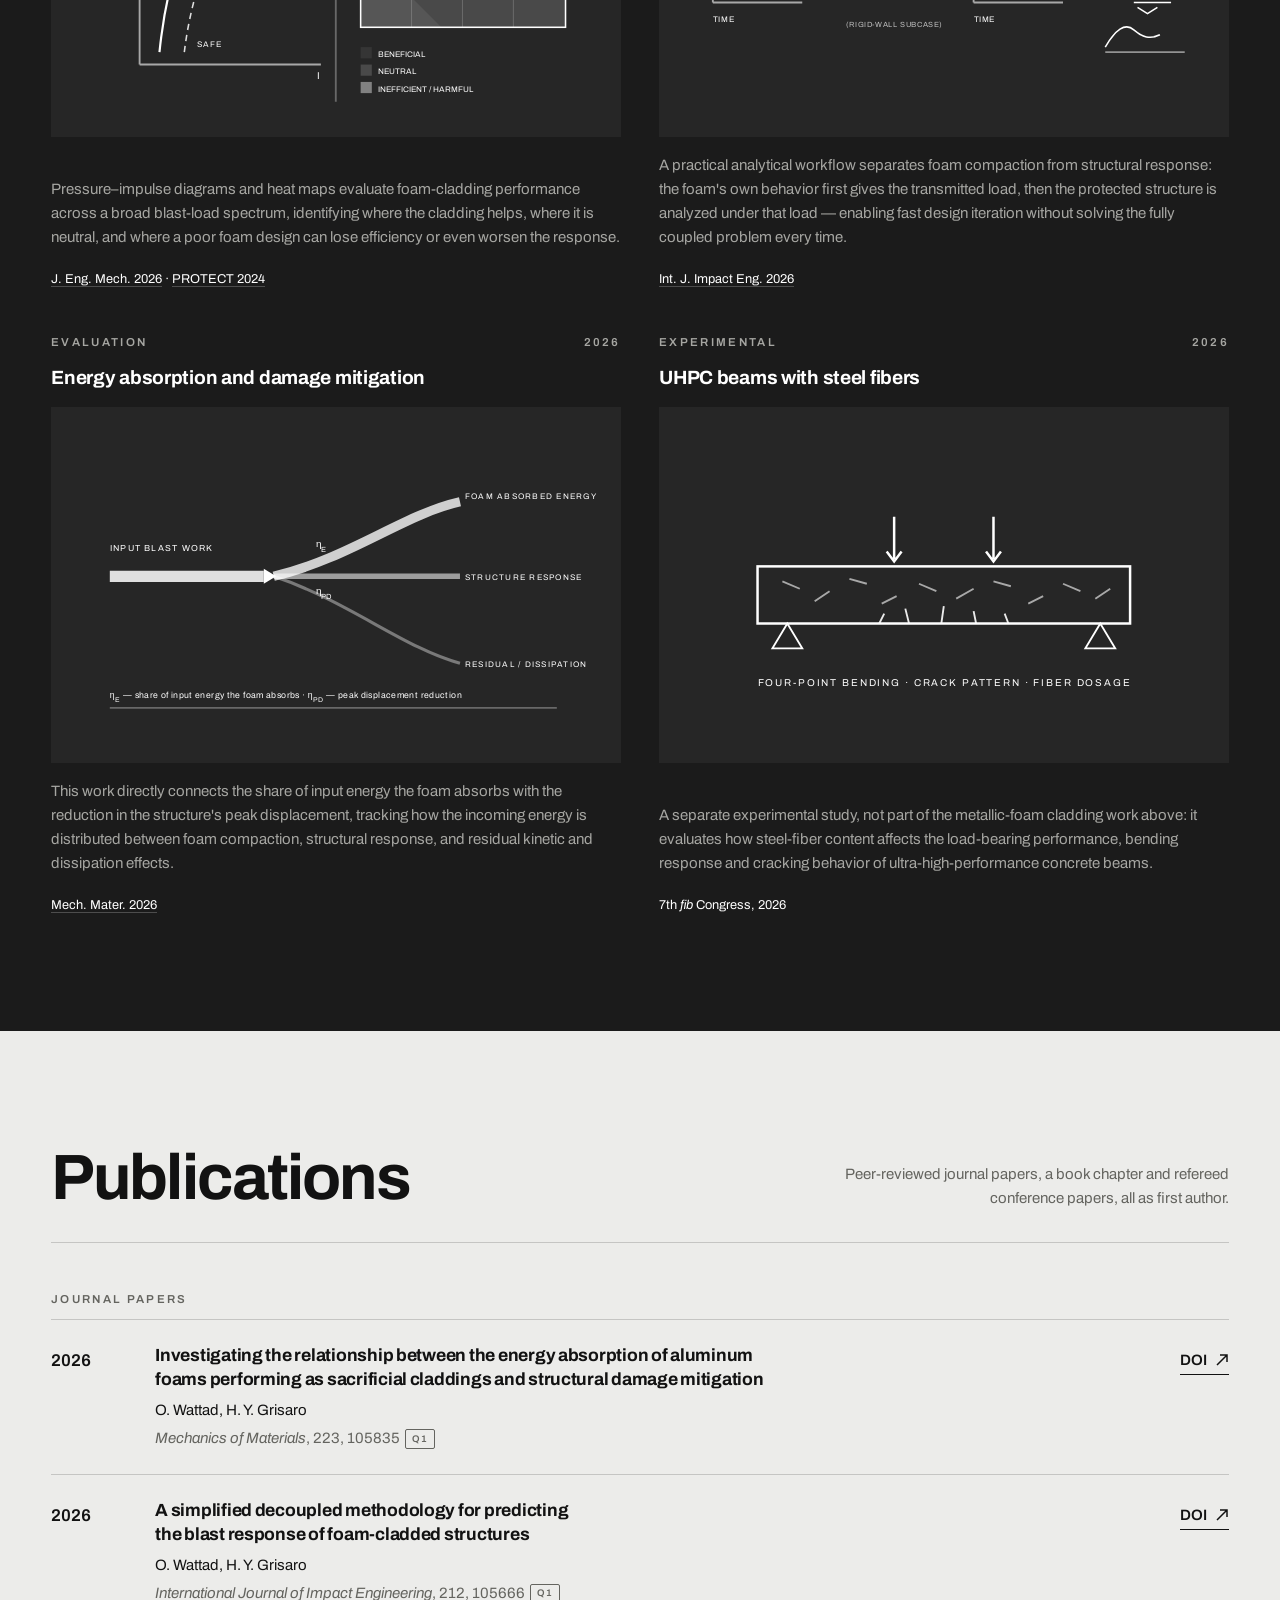
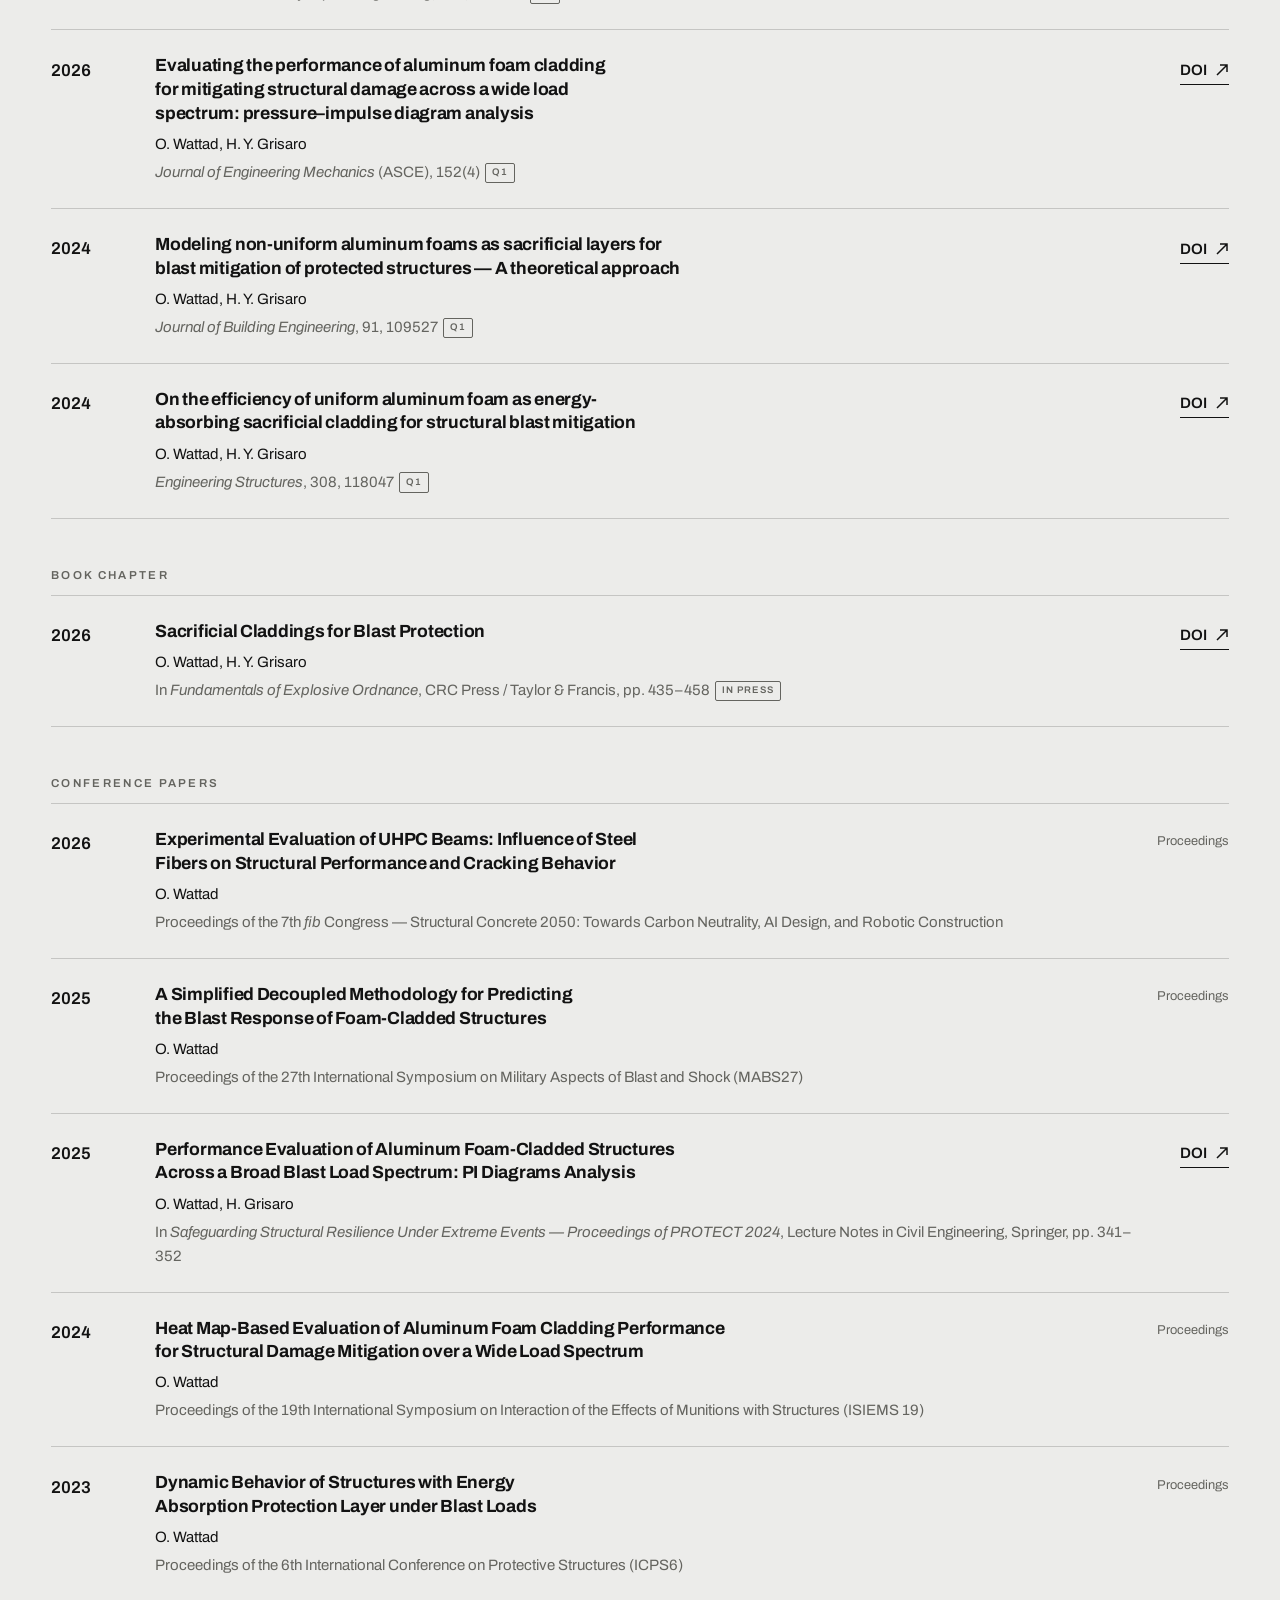
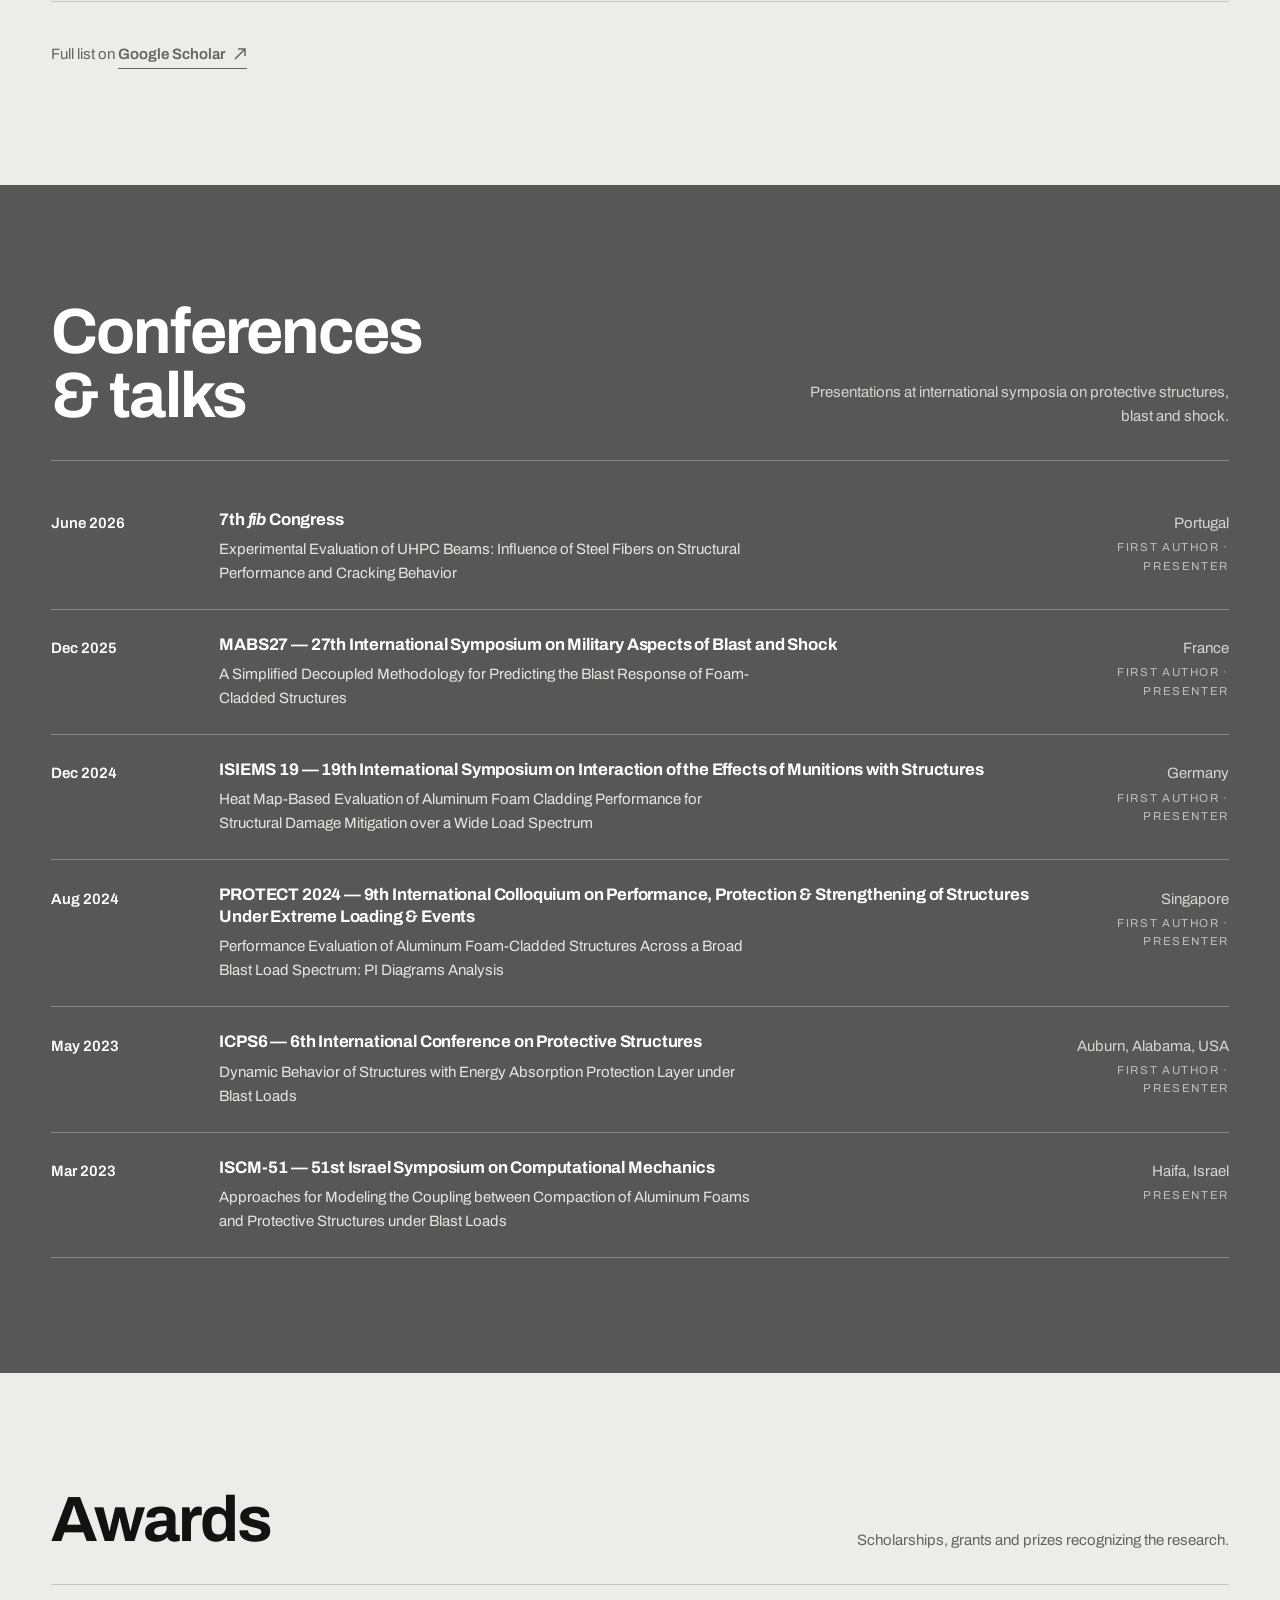
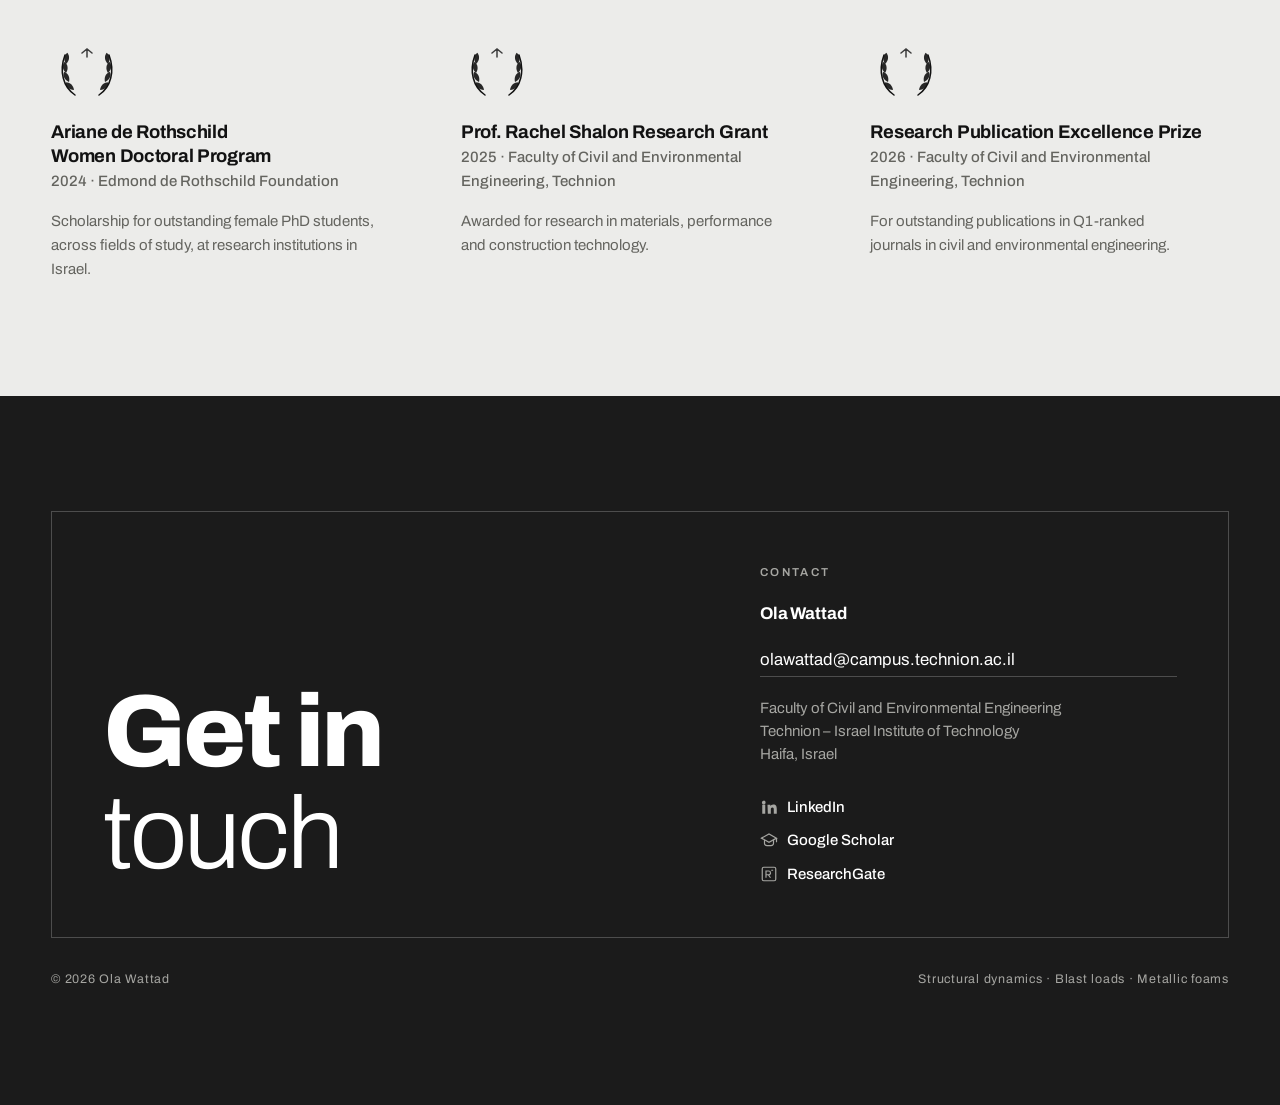
==== commit abb493ab: "Update index.html" ====
--- a/index.html
+++ b/index.html
@@ -107,6 +107,7 @@
     <ul class="facts">
       <li><span class="eyebrow">Affiliation</span><strong>Technion – Israel Institute of Technology, Faculty of Civil &amp; Environmental Engineering</strong></li>
       <li><span class="eyebrow">Lab</span><strong>Extreme Loads on Structures Lab (ELSL)</strong></li>
+      <li><span class="eyebrow">Supervisor</span><strong>Dr. Hezi Y. Grisaro</strong></li>
       <li><span class="eyebrow">Stage</span><strong>Third-year PhD candidate</strong></li>
     </ul>
   </div>
